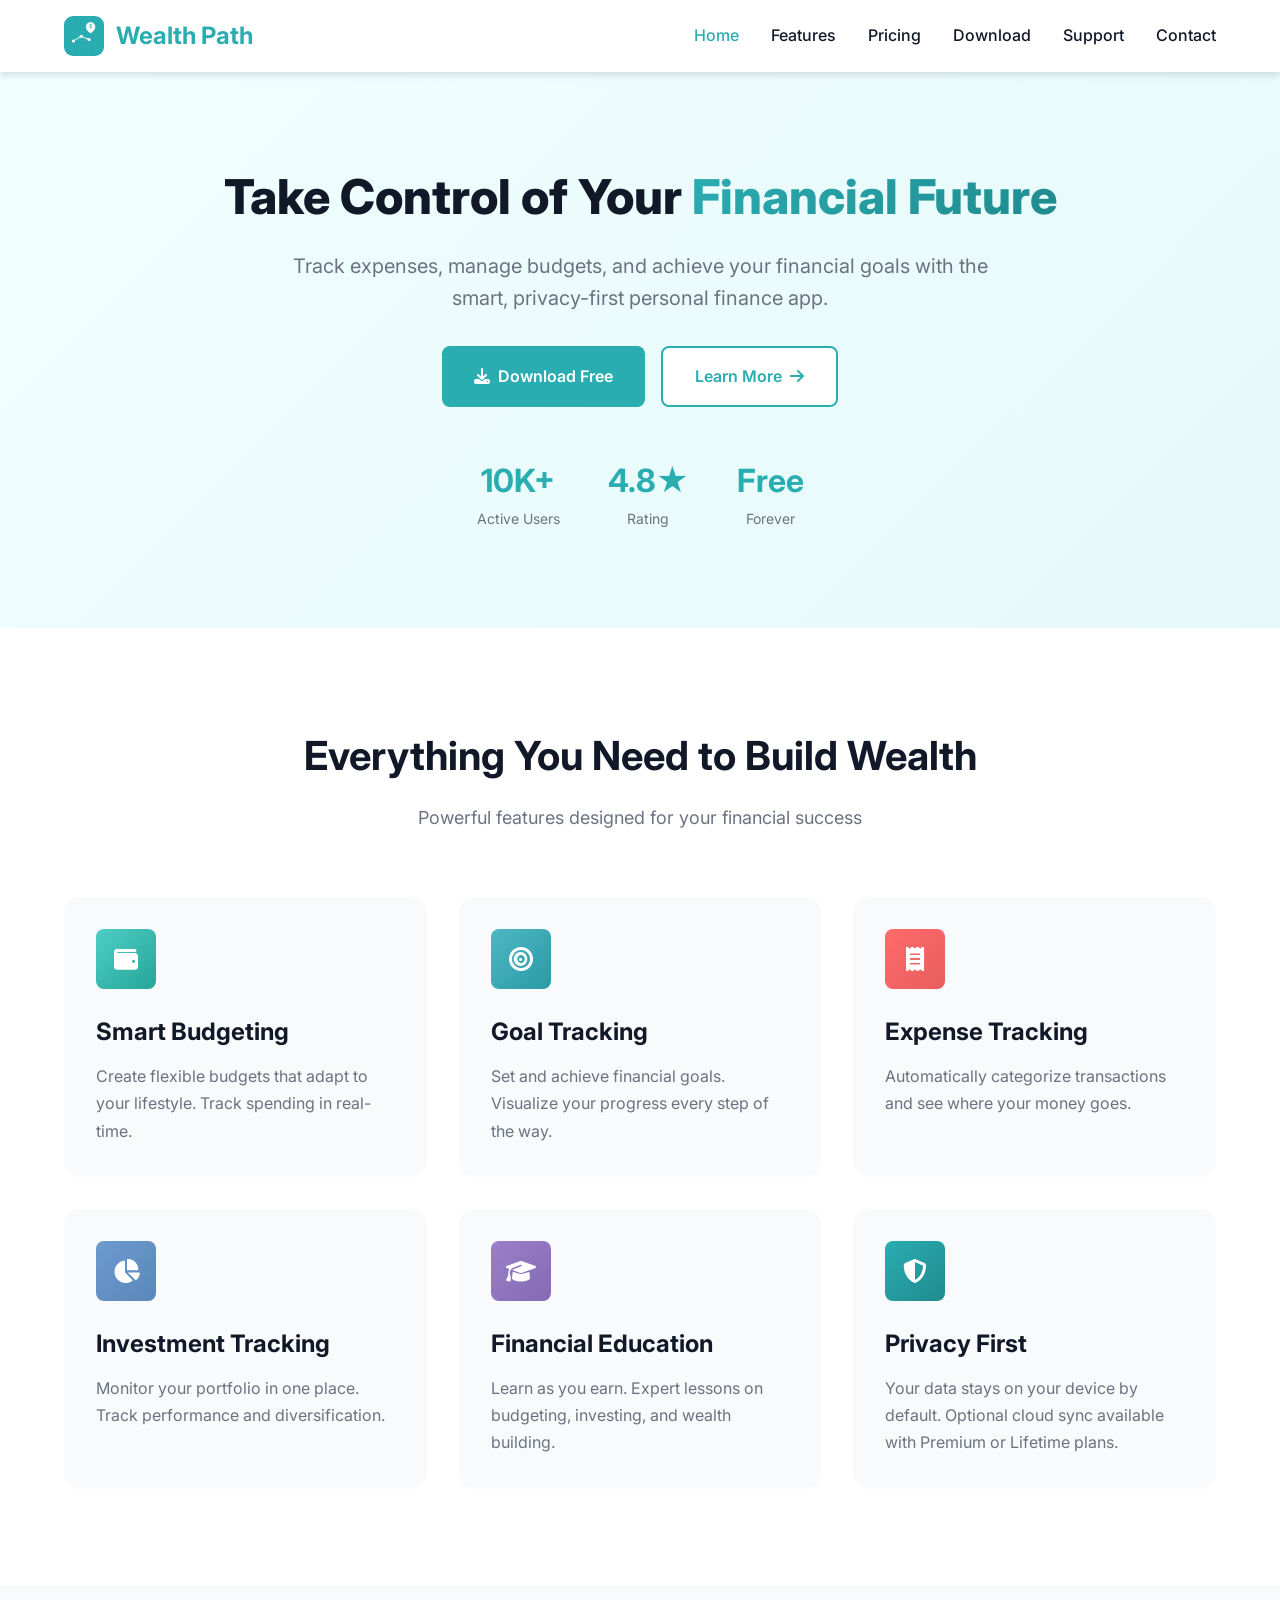
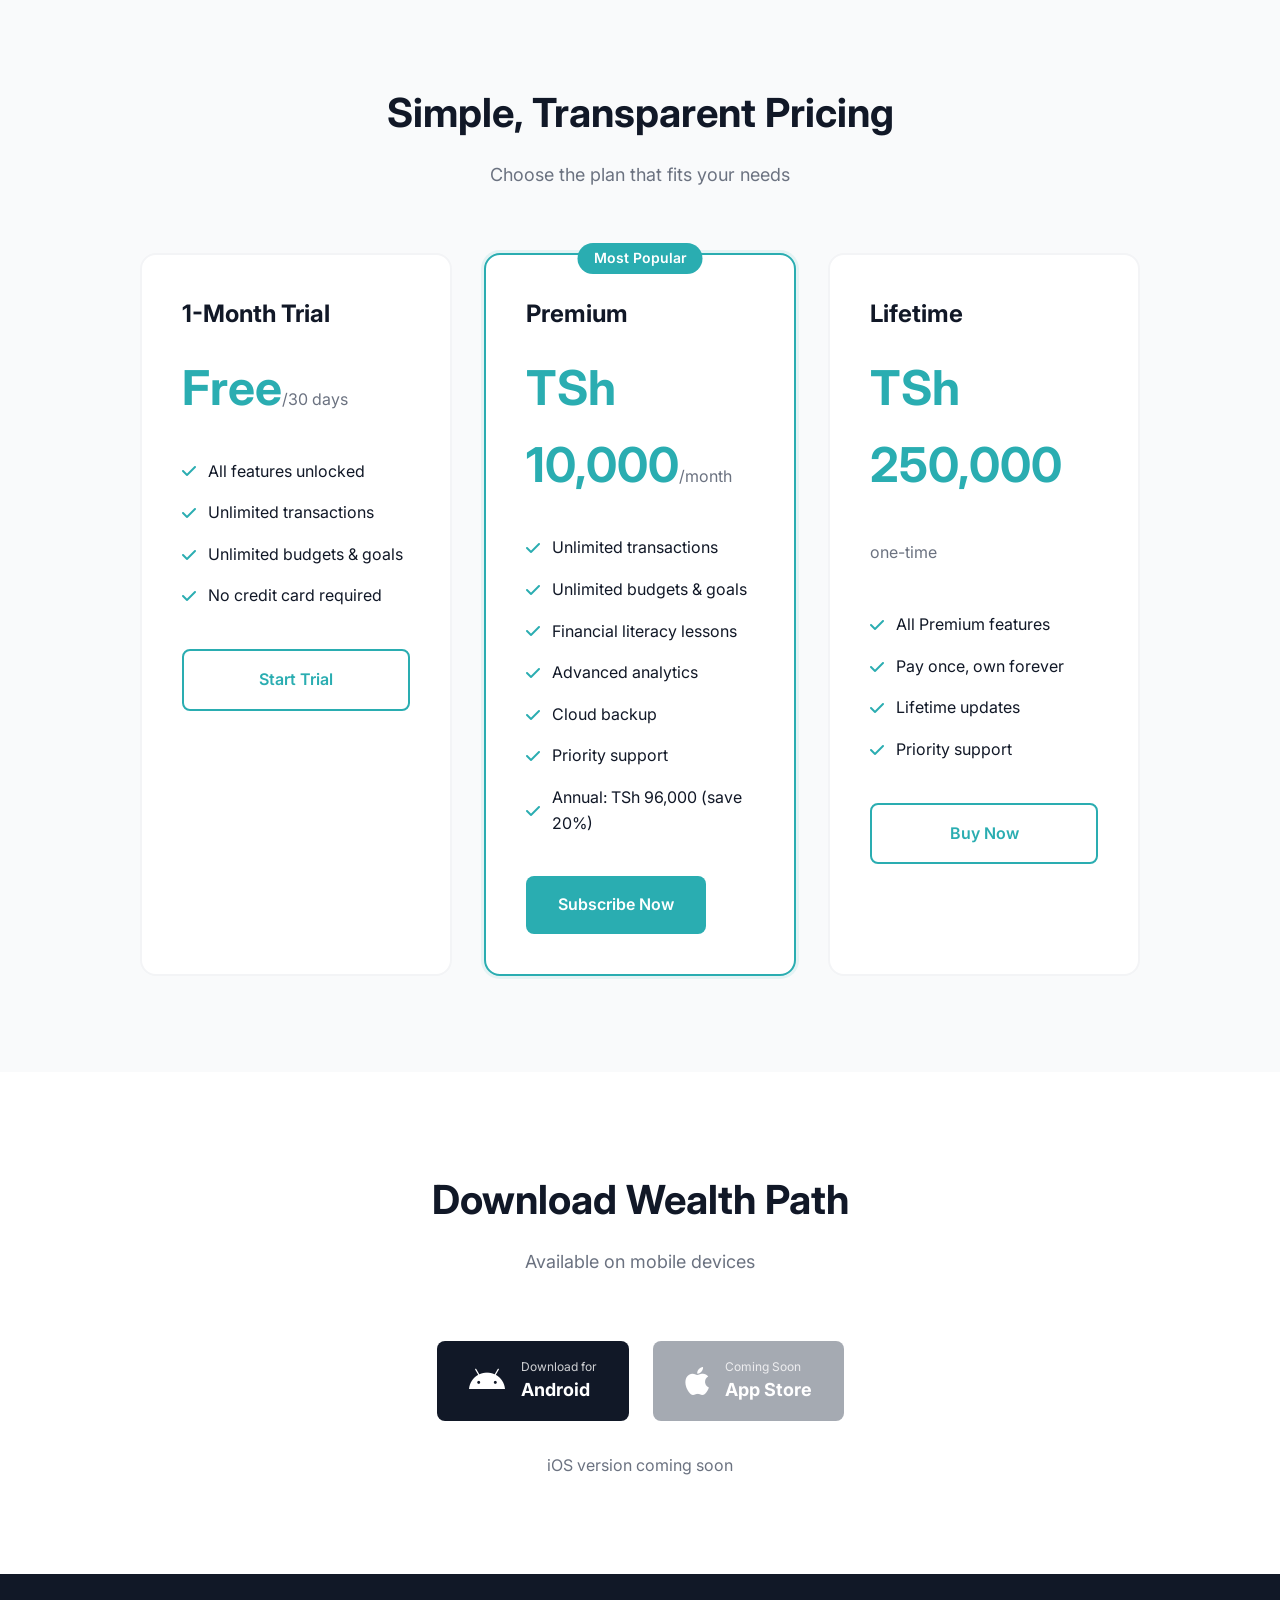
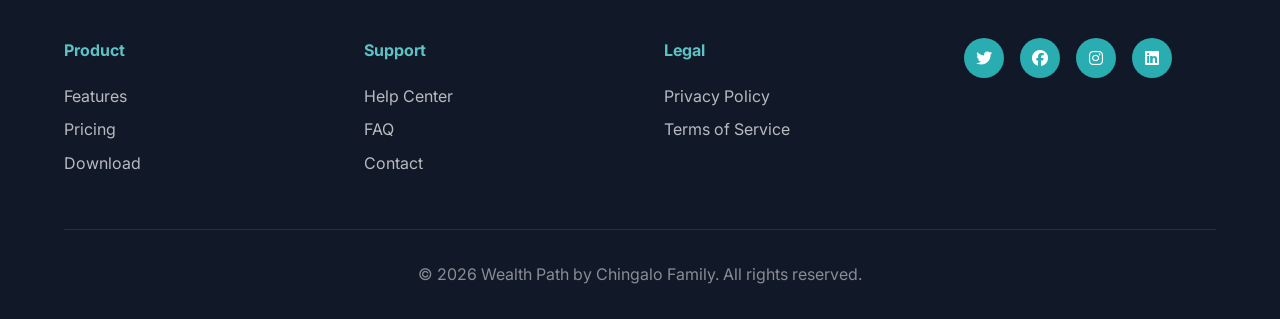
==== index.html @ 7280c1e1 "Make logo clickable to redirect to homepage Co-authored-by: chingalo <4928914+chingalo@users.noreply" ====
<!DOCTYPE html>
<html lang="en">
<head>
    <meta charset="UTF-8">
    <meta name="viewport" content="width=device-width, initial-scale=1.0">
    <title>Wealth Path - Smart Personal Finance Management</title>
    <meta name="description" content="Take control of your finances with Wealth Path. Track expenses, manage budgets, and achieve financial goals.">
    
    <!-- Google Fonts -->
    <link href="https://fonts.googleapis.com/css2?family=Inter:wght@400;500;600;700&display=swap" rel="stylesheet">
    
    <!-- Font Awesome for icons -->
    <link rel="stylesheet" href="https://cdnjs.cloudflare.com/ajax/libs/font-awesome/6.4.0/css/all.min.css">
    
    <!-- Stylesheet -->
    <link rel="stylesheet" href="css/style.css">
</head>
<body>
    <!-- Navigation -->
    <nav class="navbar">
        <div class="container">
            <a href="index.html" class="logo">
                <img src="images/logo.svg" height="55" width="55" alt="Wealth Path" class="logo-img">
                <span>Wealth Path</span>
            </a>
            <button class="mobile-menu-toggle" onclick="toggleMobileMenu()">
                <i class="fas fa-bars"></i>
            </button>
            <ul class="nav-links">
                <li><a href="index.html" class="current-page">Home</a></li>
                <li><a href="#features">Features</a></li>
                <li><a href="#pricing">Pricing</a></li>
                <li><a href="#download">Download</a></li>
                <li><a href="support.html">Support</a></li>
                <li><a href="contact.html">Contact</a></li>
            </ul>
        </div>
    </nav>

    <!-- Hero Section -->
    <header class="hero">
        <div class="container">
            <div class="hero-content">
                <h1>Take Control of Your <span class="highlight">Financial Future</span></h1>
                <p class="hero-subtitle">Track expenses, manage budgets, and achieve your financial goals with the smart, privacy-first personal finance app.</p>
                <div class="hero-buttons">
                    <a href="#download" class="btn-primary">
                        <i class="fas fa-download"></i> Download Free
                    </a>
                    <a href="#features" class="btn-secondary">
                        Learn More <i class="fas fa-arrow-right"></i>
                    </a>
                </div>
                <div class="stats">
                    <div class="stat-item">
                        <strong>10K+</strong>
                        <span>Active Users</span>
                    </div>
                    <div class="stat-item">
                        <strong>4.8★</strong>
                        <span>Rating</span>
                    </div>
                    <div class="stat-item">
                        <strong>Free</strong>
                        <span>Forever</span>
                    </div>
                </div>
            </div>
        </div>
    </header>

    <!-- Features Section -->
    <section id="features" class="features">
        <div class="container">
            <h2 class="section-title">Everything You Need to Build Wealth</h2>
            <p class="section-subtitle">Powerful features designed for your financial success</p>
            
            <div class="features-grid">
                <div class="feature-card">
                    <div class="feature-icon" style="background: linear-gradient(135deg, #4ECDC4, #26A69A);">
                        <i class="fas fa-wallet"></i>
                    </div>
                    <h3>Smart Budgeting</h3>
                    <p>Create flexible budgets that adapt to your lifestyle. Track spending in real-time.</p>
                </div>
                
                <div class="feature-card">
                    <div class="feature-icon" style="background: linear-gradient(135deg, #4DB8C4, #2A9AA5);">
                        <i class="fas fa-bullseye"></i>
                    </div>
                    <h3>Goal Tracking</h3>
                    <p>Set and achieve financial goals. Visualize your progress every step of the way.</p>
                </div>
                
                <div class="feature-card">
                    <div class="feature-icon" style="background: linear-gradient(135deg, #FF6B6B, #E85D5D);">
                        <i class="fas fa-receipt"></i>
                    </div>
                    <h3>Expense Tracking</h3>
                    <p>Automatically categorize transactions and see where your money goes.</p>
                </div>
                
                <div class="feature-card">
                    <div class="feature-icon" style="background: linear-gradient(135deg, #6C9BCF, #5A87BA);">
                        <i class="fas fa-chart-pie"></i>
                    </div>
                    <h3>Investment Tracking</h3>
                    <p>Monitor your portfolio in one place. Track performance and diversification.</p>
                </div>
                
                <div class="feature-card">
                    <div class="feature-icon" style="background: linear-gradient(135deg, #9B7FC9, #8469B3);">
                        <i class="fas fa-graduation-cap"></i>
                    </div>
                    <h3>Financial Education</h3>
                    <p>Learn as you earn. Expert lessons on budgeting, investing, and wealth building.</p>
                </div>
                
                <div class="feature-card">
                    <div class="feature-icon" style="background: linear-gradient(135deg, #2AADB1, #1F8A8E);">
                        <i class="fas fa-shield-alt"></i>
                    </div>
                    <h3>Privacy First</h3>
                    <p>Your data stays on your device by default. Optional cloud sync available with Premium or Lifetime plans.</p>
                </div>
            </div>
        </div>
    </section>

    <!-- Pricing Section -->
    <section id="pricing" class="pricing">
        <div class="container">
            <h2 class="section-title">Simple, Transparent Pricing</h2>
            <p class="section-subtitle">Choose the plan that fits your needs</p>
            
            <div class="pricing-grid">
                <div class="pricing-card">
                    <h3>1-Month Trial</h3>
                    <div class="price">Free<span>/30 days</span></div>
                    <ul class="features-list">
                        <li><i class="fas fa-check"></i> All features unlocked</li>
                        <li><i class="fas fa-check"></i> Unlimited transactions</li>
                        <li><i class="fas fa-check"></i> Unlimited budgets & goals</li>
                        <li><i class="fas fa-check"></i> No credit card required</li>
                    </ul>
                    <a href="#download" class="btn-outline">Start Trial</a>
                </div>
                
                <div class="pricing-card featured">
                    <div class="badge">Most Popular</div>
                    <h3>Premium</h3>
                    <div class="price">TSh 10,000<span>/month</span></div>
                    <ul class="features-list">
                        <li><i class="fas fa-check"></i> Unlimited transactions</li>
                        <li><i class="fas fa-check"></i> Unlimited budgets & goals</li>
                        <li><i class="fas fa-check"></i> Financial literacy lessons</li>
                        <li><i class="fas fa-check"></i> Advanced analytics</li>
                        <li><i class="fas fa-check"></i> Cloud backup</li>
                        <li><i class="fas fa-check"></i> Priority support</li>
                        <li><i class="fas fa-check"></i> Annual: TSh 96,000 (save 20%)</li>
                    </ul>
                    <a href="#download" class="btn-primary">Subscribe Now</a>
                </div>
                
                <div class="pricing-card">
                    <h3>Lifetime</h3>
                    <div class="price">TSh 250,000<span> one-time</span></div>
                    <ul class="features-list">
                        <li><i class="fas fa-check"></i> All Premium features</li>
                        <li><i class="fas fa-check"></i> Pay once, own forever</li>
                        <li><i class="fas fa-check"></i> Lifetime updates</li>
                        <li><i class="fas fa-check"></i> Priority support</li>
                    </ul>
                    <a href="#download" class="btn-outline">Buy Now</a>
                </div>
            </div>
        </div>
    </section>

    <!-- Download Section -->
    <section id="download" class="download">
        <div class="container">
            <h2 class="section-title">Download Wealth Path</h2>
            <p class="section-subtitle">Available on mobile devices</p>
            
            <div class="download-buttons">
                <a href="https://github.com/chingalo-family/wealth-path-website/releases" class="download-btn">
                    <i class="fab fa-android"></i>
                    <div>
                        <small>Download for</small>
                        <strong>Android</strong>
                    </div>
                </a>
                <a href="javascript:void(0)" class="download-btn coming-soon">
                    <i class="fab fa-apple"></i>
                    <div>
                        <small>Coming Soon</small>
                        <strong>App Store</strong>
                    </div>
                </a>
            </div>
            
            <p class="download-note">iOS version coming soon</p>
        </div>
    </section>

    <!-- Footer -->
    <footer class="footer">
        <div class="container">
            <div class="footer-content">
                <div class="footer-col">
                    <h4>Product</h4>
                    <ul>
                        <li><a href="#features">Features</a></li>
                        <li><a href="#pricing">Pricing</a></li>
                        <li><a href="#download">Download</a></li>
                    </ul>
                </div>
                <div class="footer-col">
                    <h4>Support</h4>
                    <ul>
                        <li><a href="support.html">Help Center</a></li>
                        <li><a href="support.html">FAQ</a></li>
                        <li><a href="contact.html">Contact</a></li>
                    </ul>
                </div>
                <div class="footer-col">
                    <h4>Legal</h4>
                    <ul>
                        <li><a href="privacy.html">Privacy Policy</a></li>
                        <li><a href="terms.html">Terms of Service</a></li>
                    </ul>
                </div>
                <div class="footer-col">
                    <div class="social-links">
                        <a href="#"><i class="fab fa-twitter"></i></a>
                        <a href="#"><i class="fab fa-facebook"></i></a>
                        <a href="#"><i class="fab fa-instagram"></i></a>
                        <a href="#"><i class="fab fa-linkedin"></i></a>
                    </div>
                </div>
            </div>
            <div class="footer-bottom">
                <p>&copy; 2025 Wealth Path by Chingalo Family. All rights reserved.</p>
            </div>
        </div>
    </footer>

    <script src="js/main.js"></script>
</body>
</html>
---- css/style.css ----
/* ============================================
   WEALTH PATH WEBSITE STYLES
   Matching app theme: Teal (#2AADB1)
   ============================================ */

/* CSS Variables - Matching app colors */
:root {
    /* Primary Colors */
    --primary: #2AADB1;
    --primary-light: #5DC1C5;
    --primary-dark: #1F8A8E;
    
    /* Neutral Colors */
    --white: #FFFFFF;
    --black: #000000;
    --gray-50: #F9FAFB;
    --gray-100: #F3F4F6;
    --gray-500: #6B7280;
    --gray-900: #111827;
    
    /* Spacing */
    --space-4: 1rem;
    --space-8: 2rem;
    --space-12: 3rem;
    
    /* Border Radius */
    --radius: 0.5rem;
    --radius-lg: 1rem;
    
    /* Shadows */
    --shadow: 0 4px 6px rgba(0, 0, 0, 0.1);
    --shadow-lg: 0 10px 25px rgba(0, 0, 0, 0.15);
}

/* Reset & Base Styles */
* {
    margin: 0;
    padding: 0;
    box-sizing: border-box;
}

body {
    font-family: 'Inter', -apple-system, system-ui, sans-serif;
    line-height: 1.6;
    color: var(--gray-900);
    background: var(--white);
}

.container {
    max-width: 1200px;
    margin: 0 auto;
    padding: 0 1.5rem;
}

/* Navigation */
.navbar {
    position: sticky;
    top: 0;
    background: white;
    box-shadow: var(--shadow);
    z-index: 1000;
    padding: 1rem 0;
}

.navbar .container {
    display: flex;
    justify-content: space-between;
    align-items: center;
}

.logo {
    display: flex;
    align-items: center;
    gap: 0.75rem;
    font-size: 1.5rem;
    font-weight: 700;
    color: var(--primary);
    text-decoration: none;
    transition: opacity 0.3s;
}

.logo:hover {
    opacity: 0.8;
}

.logo-img {
    height: 2.5rem;
    width: auto;
}

.nav-links {
    display: flex;
    list-style: none;
    gap: 2rem;
    align-items: center;
}

.nav-links a {
    text-decoration: none;
    color: var(--gray-900);
    font-weight: 500;
    transition: all 0.3s;
}

.nav-links a:hover,
.nav-links a.current-page {
    color: var(--primary);
}

.nav-links a.active {
    background: var(--primary);
    color: white;
    padding: 0.5rem 1.5rem;
    border-radius: var(--radius);
}

/* Hero Section */
.hero {
    background: linear-gradient(135deg, #F0FEFF 0%, #E6F9FA 100%);
    padding: 6rem 0;
    text-align: center;
}

.hero h1 {
    font-size: 3rem;
    font-weight: 800;
    line-height: 1.2;
    margin-bottom: 1.5rem;
}

.highlight {
    background: linear-gradient(135deg, var(--primary), var(--primary-dark));
    -webkit-background-clip: text;
    -webkit-text-fill-color: transparent;
    background-clip: text;
}

.hero-subtitle {
    font-size: 1.25rem;
    color: var(--gray-500);
    max-width: 700px;
    margin: 0 auto 2rem;
}

.hero-buttons {
    display: flex;
    gap: 1rem;
    justify-content: center;
    margin-bottom: 3rem;
}

.btn-primary {
    background: var(--primary);
    color: white;
    padding: 1rem 2rem;
    border-radius: var(--radius);
    text-decoration: none;
    font-weight: 600;
    display: inline-flex;
    align-items: center;
    gap: 0.5rem;
    transition: transform 0.3s, background 0.3s;
}

.btn-primary:hover {
    background: var(--primary-dark);
    transform: translateY(-2px);
}

.btn-secondary {
    background: white;
    color: var(--primary);
    padding: 1rem 2rem;
    border-radius: var(--radius);
    text-decoration: none;
    font-weight: 600;
    display: inline-flex;
    align-items: center;
    gap: 0.5rem;
    border: 2px solid var(--primary);
    transition: all 0.3s;
}

.btn-secondary:hover {
    background: var(--primary);
    color: white;
}

.stats {
    display: flex;
    justify-content: center;
    gap: 3rem;
    flex-wrap: wrap;
}

.stat-item {
    text-align: center;
}

.stat-item strong {
    display: block;
    font-size: 2rem;
    color: var(--primary);
    font-weight: 700;
}

.stat-item span {
    color: var(--gray-500);
    font-size: 0.875rem;
}

/* Features Section */
.features {
    padding: 6rem 0;
    background: white;
}

.section-title {
    font-size: 2.5rem;
    font-weight: 700;
    text-align: center;
    margin-bottom: 1rem;
}

.section-subtitle {
    text-align: center;
    color: var(--gray-500);
    font-size: 1.125rem;
    margin-bottom: 4rem;
}

.features-grid {
    display: grid;
    grid-template-columns: repeat(auto-fit, minmax(300px, 1fr));
    gap: 2rem;
}

.feature-card {
    padding: 2rem;
    background: var(--gray-50);
    border-radius: var(--radius-lg);
    transition: transform 0.3s, box-shadow 0.3s;
}

.feature-card:hover {
    transform: translateY(-5px);
    box-shadow: var(--shadow-lg);
}

.feature-icon {
    width: 60px;
    height: 60px;
    border-radius: var(--radius);
    display: flex;
    align-items: center;
    justify-content: center;
    font-size: 1.5rem;
    color: white;
    margin-bottom: 1.5rem;
}

.feature-card h3 {
    font-size: 1.5rem;
    margin-bottom: 0.75rem;
}

.feature-card p {
    color: var(--gray-500);
    line-height: 1.7;
}

/* Pricing Section */
.pricing {
    padding: 6rem 0;
    background: var(--gray-50);
}

.pricing-grid {
    display: grid;
    grid-template-columns: repeat(auto-fit, minmax(300px, 1fr));
    gap: 2rem;
    max-width: 1000px;
    margin: 0 auto;
}

.pricing-card {
    background: white;
    padding: 2.5rem;
    border-radius: var(--radius-lg);
    border: 2px solid var(--gray-100);
    position: relative;
    transition: transform 0.3s, box-shadow 0.3s;
}

.pricing-card:hover {
    transform: translateY(-5px);
    box-shadow: var(--shadow-lg);
}

.pricing-card.featured {
    border-color: var(--primary);
    box-shadow: 0 0 0 3px rgba(42, 173, 177, 0.1);
}

.badge {
    position: absolute;
    top: -12px;
    left: 50%;
    transform: translateX(-50%);
    background: var(--primary);
    color: white;
    padding: 0.25rem 1rem;
    border-radius: 999px;
    font-size: 0.875rem;
    font-weight: 600;
}

.pricing-card h3 {
    font-size: 1.5rem;
    margin-bottom: 1rem;
}

.price {
    font-size: 3rem;
    font-weight: 700;
    color: var(--primary);
    margin-bottom: 1.5rem;
}

.price span {
    font-size: 1rem;
    color: var(--gray-500);
    font-weight: 400;
}

.features-list {
    list-style: none;
    margin-bottom: 2rem;
}

.features-list li {
    padding: 0.5rem 0;
    display: flex;
    align-items: center;
    gap: 0.75rem;
}

.features-list i {
    color: var(--primary);
}

.btn-outline {
    display: block;
    text-align: center;
    padding: 1rem 2rem;
    border: 2px solid var(--primary);
    color: var(--primary);
    border-radius: var(--radius);
    text-decoration: none;
    font-weight: 600;
    transition: all 0.3s;
}

.btn-outline:hover {
    background: var(--primary);
    color: white;
}

/* Download Section */
.download {
    padding: 6rem 0;
    background: white;
}

.download-buttons {
    display: flex;
    justify-content: center;
    gap: 1.5rem;
    flex-wrap: wrap;
    margin-bottom: 2rem;
}

.download-btn {
    display: flex;
    align-items: center;
    gap: 1rem;
    padding: 1rem 2rem;
    background: var(--gray-900);
    color: white;
    border-radius: var(--radius);
    text-decoration: none;
    transition: transform 0.3s;
}

.download-btn:hover {
    transform: translateY(-3px);
}

.download-btn i {
    font-size: 2rem;
}

.download-btn div {
    text-align: left;
}

.download-btn small {
    display: block;
    font-size: 0.75rem;
    opacity: 0.8;
}

.download-btn strong {
    display: block;
    font-size: 1.125rem;
}

.download-note {
    text-align: center;
    color: var(--gray-500);
}

.download-btn.coming-soon {
    background: var(--gray-500);
    opacity: 0.6;
    cursor: not-allowed;
}

.download-btn.coming-soon:hover {
    transform: none;
}

/* Footer */
.footer {
    background: var(--gray-900);
    color: white;
    padding: 4rem 0 2rem;
}

.footer-content {
    display: grid;
    grid-template-columns: repeat(auto-fit, minmax(200px, 1fr));
    gap: 3rem;
    margin-bottom: 3rem;
}

.footer-col h4 {
    margin-bottom: 1rem;
    color: var(--primary-light);
}

.footer-col ul {
    list-style: none;
}

.footer-col a {
    color: rgba(255, 255, 255, 0.7);
    text-decoration: none;
    display: block;
    padding: 0.25rem 0;
    transition: color 0.3s;
}

.footer-col a:hover {
    color: white;
}

.social-links {
    display: flex;
    gap: 1rem;
}

.social-links a {
    width: 40px;
    height: 40px;
    background: var(--primary);
    color: white;
    display: flex;
    align-items: center;
    justify-content: center;
    border-radius: 50%;
    transition: all 0.3s;
}

.social-links a:hover {
    background: var(--primary-dark);
    transform: translateY(-3px);
}

.footer-bottom {
    border-top: 1px solid rgba(255, 255, 255, 0.1);
    padding-top: 2rem;
    text-align: center;
    color: rgba(255, 255, 255, 0.5);
}

/* Responsive Design */
@media (max-width: 768px) {
    .navbar .container {
        position: relative;
    }
    
    .nav-links {
        display: none;
        position: absolute;
        top: 100%;
        left: 0;
        right: 0;
        background: white;
        flex-direction: column;
        padding: 1rem 0;
        box-shadow: 0 4px 12px rgba(0, 0, 0, 0.1);
        z-index: 1000;
    }
    
    .nav-links.mobile-active {
        display: flex;
    }
    
    .nav-links li {
        margin: 0;
        padding: 0.75rem 1.5rem;
    }
    
    .mobile-menu-toggle {
        display: block;
        background: none;
        border: none;
        font-size: 1.5rem;
        color: var(--gray-900);
        cursor: pointer;
        padding: 0.5rem;
    }
    
    .hero h1 {
        font-size: 2rem;
    }
    
    .hero-buttons {
        flex-direction: column;
        align-items: center;
    }
    
    .stats {
        gap: 2rem;
    }
    
    .features-grid,
    .pricing-grid {
        grid-template-columns: 1fr;
    }
    
    .download-buttons {
        flex-direction: column;
        align-items: center;
    }
    
    .page-hero h1 {
        font-size: 2rem;
    }
    
    .footer-content {
        grid-template-columns: 1fr;
        gap: 2rem;
    }
}

/* Mobile Menu Toggle Button */
.mobile-menu-toggle {
    display: none;
}

@media (min-width: 769px) {
    .mobile-menu-toggle {
        display: none !important;
    }
}

/* Additional Pages Styles */
.page-hero {
    background: linear-gradient(135deg, #F0FEFF 0%, #E6F9FA 100%);
    padding: 4rem 0;
    text-align: center;
}

.page-hero h1 {
    font-size: 2.5rem;
    color: var(--gray-900);
    margin-bottom: 1rem;
}

.page-hero h1 i {
    color: var(--primary);
    margin-right: 0.5rem;
}

.page-hero p {
    font-size: 1.125rem;
    color: var(--gray-500);
    max-width: 600px;
    margin: 0 auto;
}

.content-section {
    padding: 4rem 0;
}

.content-section h2 {
    font-size: 2rem;
    color: var(--gray-900);
    margin-bottom: 2rem;
}

.content-section h3 {
    font-size: 1.5rem;
    color: var(--gray-900);
    margin: 2rem 0 1rem;
}

.content-section p {
    color: var(--gray-500);
    line-height: 1.8;
    margin-bottom: 1rem;
}

.content-section ul {
    color: var(--gray-500);
    line-height: 1.8;
    margin: 1rem 0 1rem 2rem;
}

.faq-item {
    background: white;
    border-radius: var(--radius);
    padding: 1.5rem;
    margin-bottom: 1rem;
    box-shadow: 0 2px 8px rgba(0, 0, 0, 0.05);
}

.faq-item h3 {
    color: var(--primary);
    font-size: 1.125rem;
    margin: 0 0 0.75rem 0;
}

.faq-item p {
    margin: 0;
}

.contact-form {
    max-width: 600px;
    margin: 0 auto;
    background: white;
    padding: 2rem;
    border-radius: var(--radius);
    box-shadow: 0 4px 12px rgba(0, 0, 0, 0.1);
}

.form-group {
    margin-bottom: 1.5rem;
}

.form-group label {
    display: block;
    margin-bottom: 0.5rem;
    color: var(--gray-900);
    font-weight: 500;
}

.form-group input,
.form-group textarea,
.form-group select {
    width: 100%;
    padding: 0.75rem;
    border: 1px solid var(--gray-100);
    border-radius: var(--radius);
    font-family: inherit;
    font-size: 1rem;
    transition: border-color 0.3s;
}

.form-group input:focus,
.form-group textarea:focus,
.form-group select:focus {
    outline: none;
    border-color: var(--primary);
}

.form-group textarea {
    resize: vertical;
    min-height: 150px;
}

.btn-submit {
    background: var(--primary);
    color: white;
    border: none;
    padding: 0.75rem 2rem;
    border-radius: var(--radius);
    font-size: 1rem;
    font-weight: 600;
    cursor: pointer;
    transition: background 0.3s;
    width: 100%;
}

.btn-submit:hover {
    background: var(--primary-dark);
}
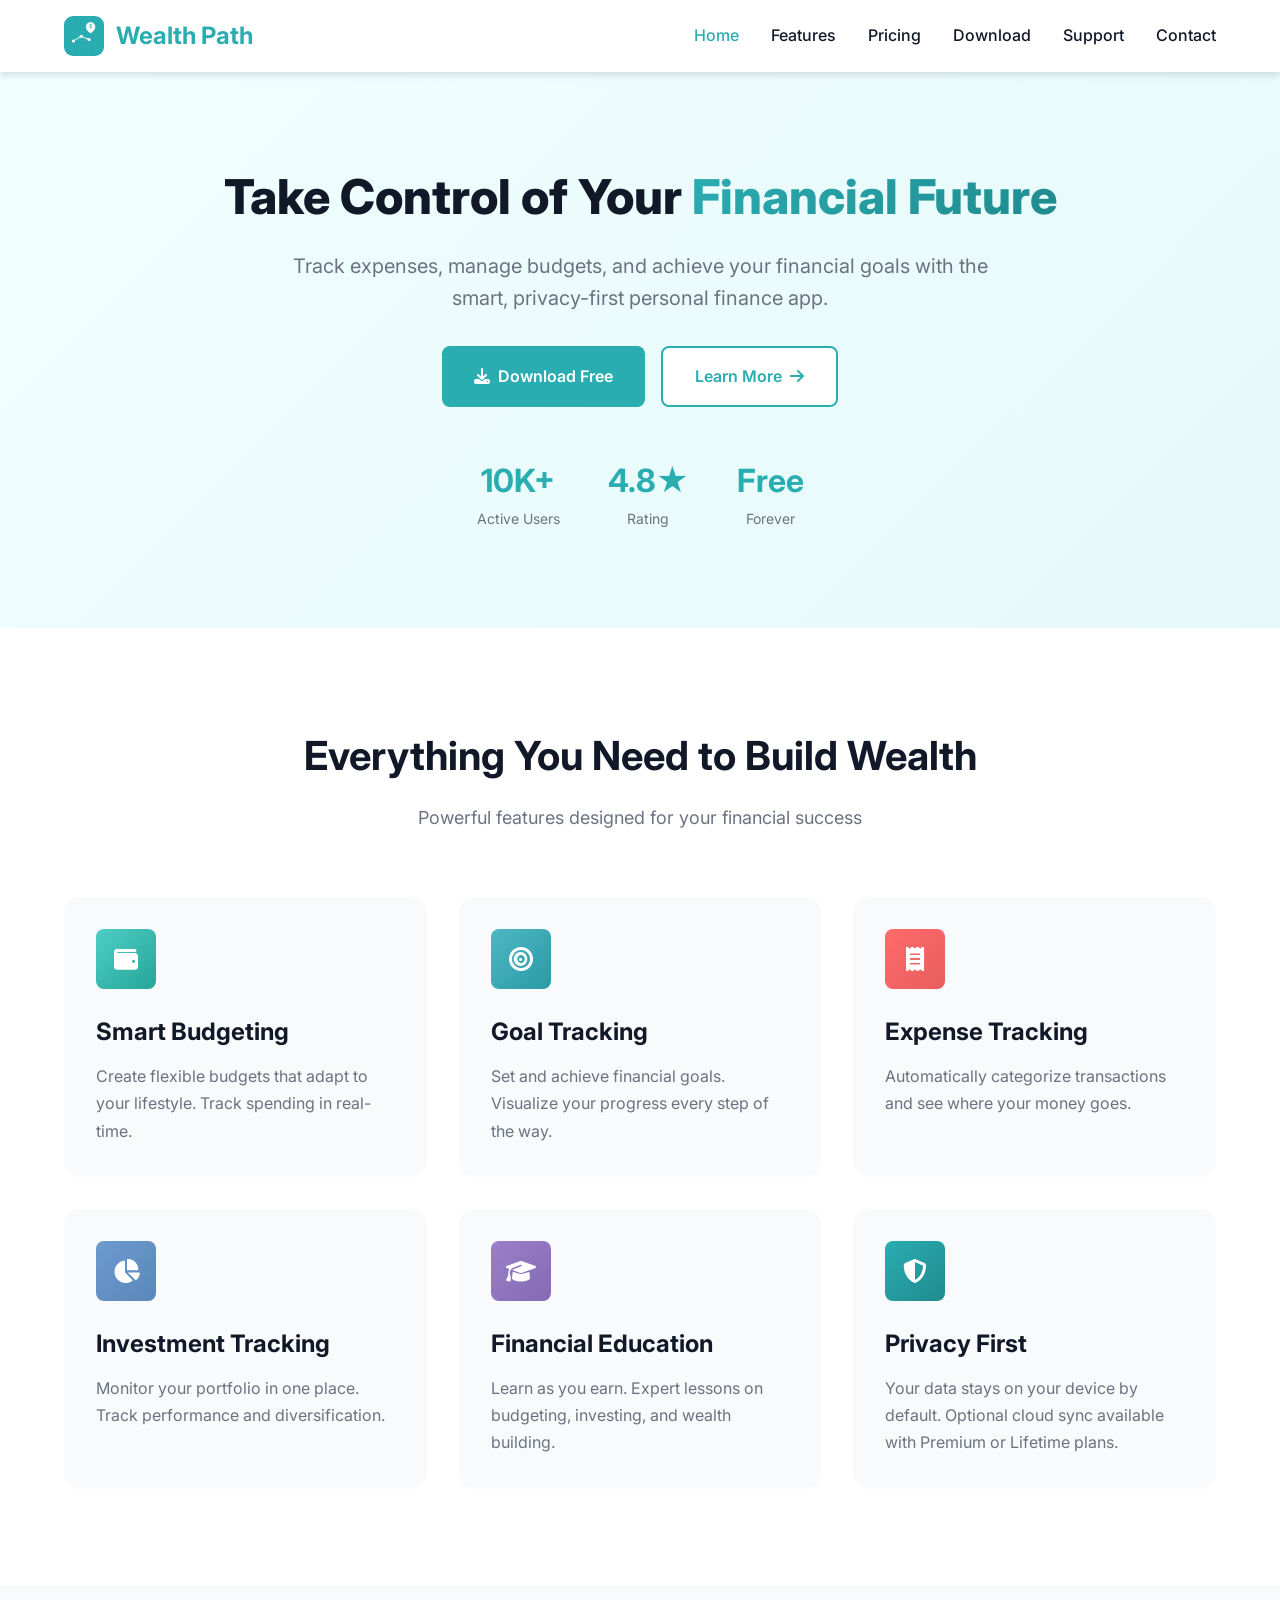
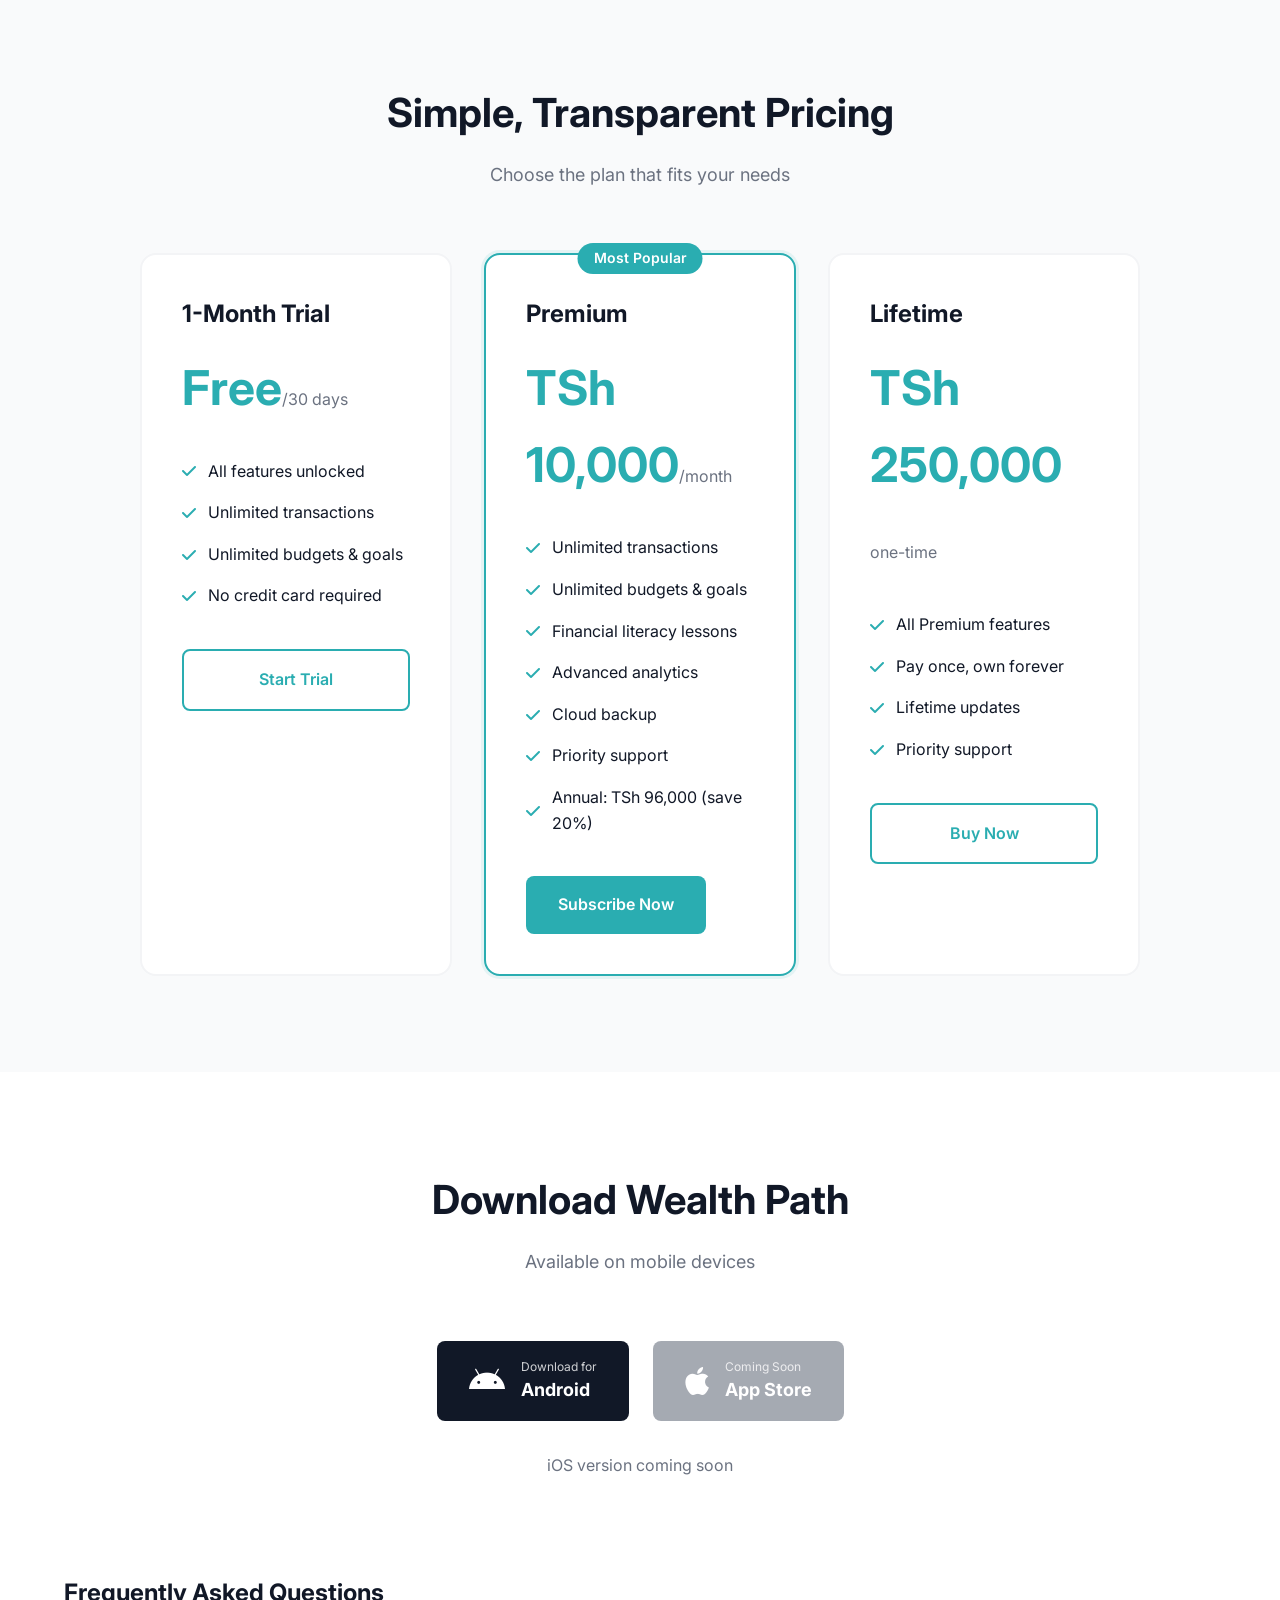
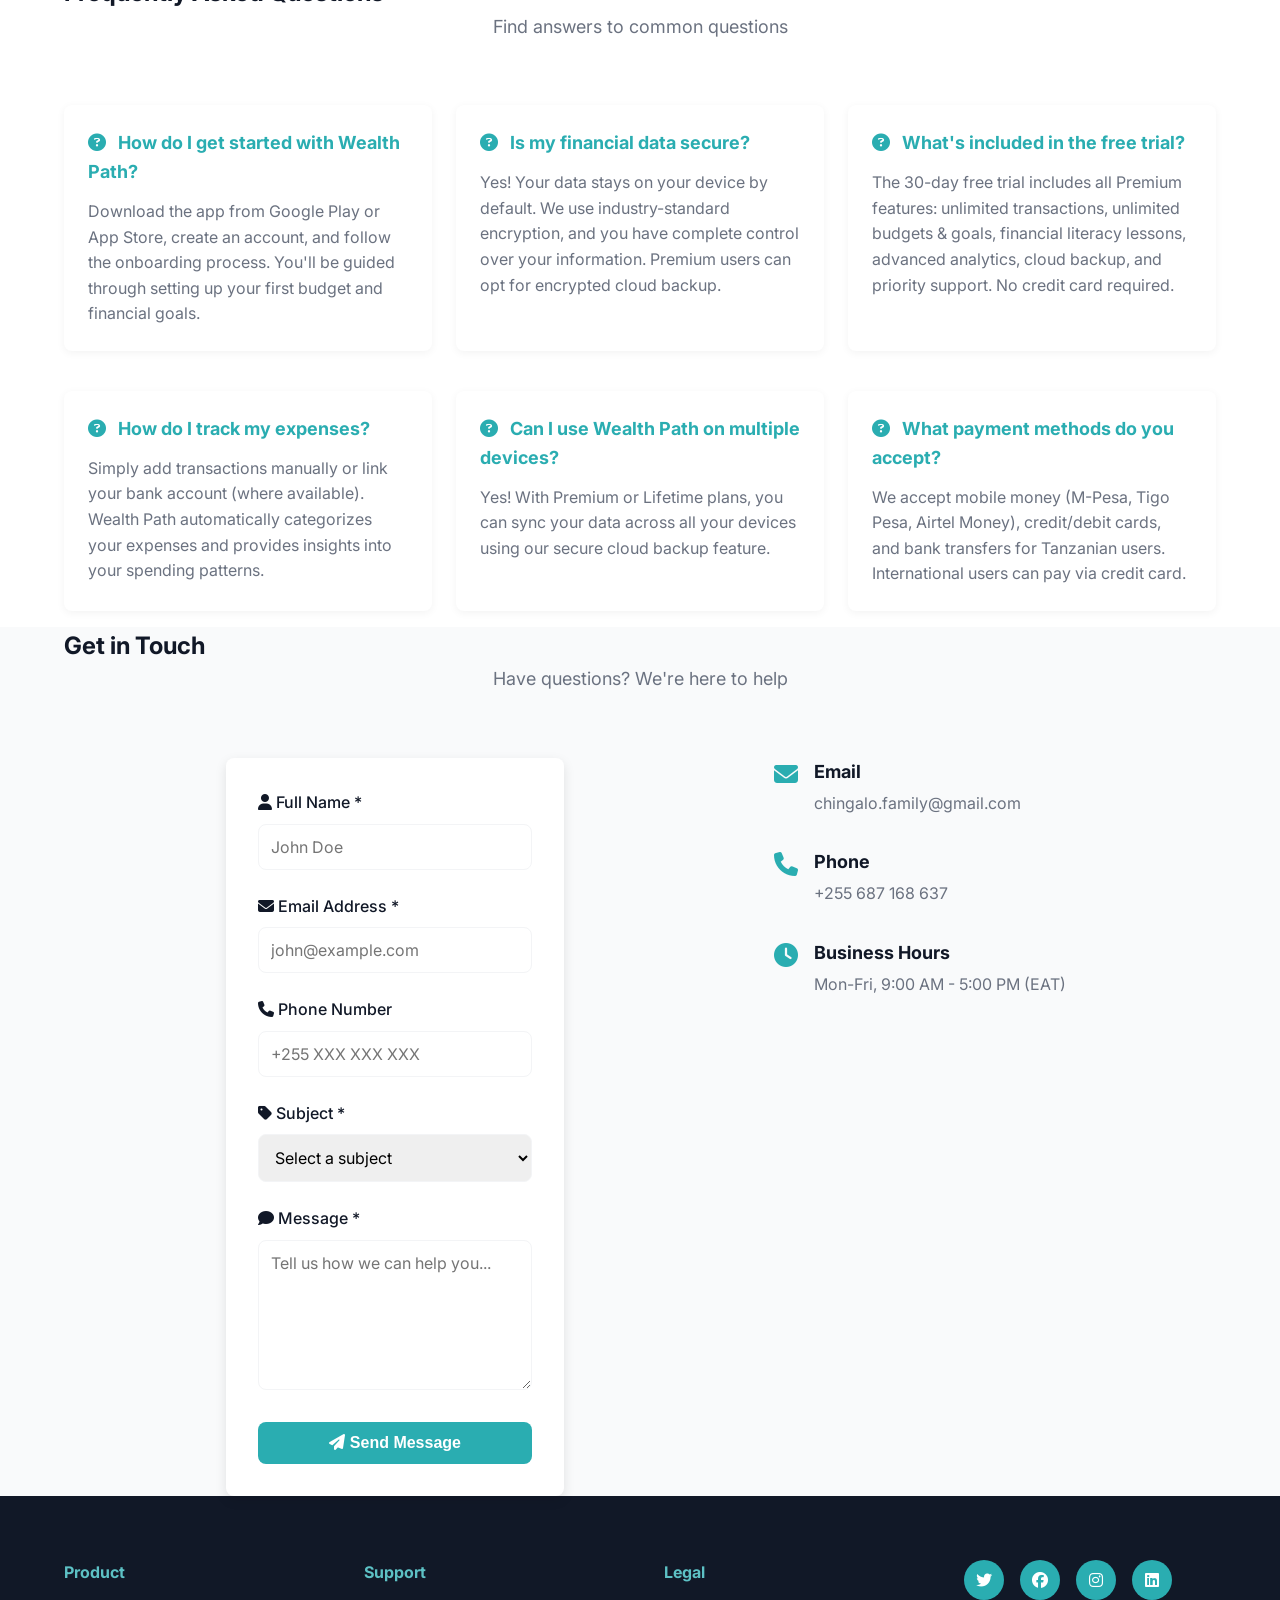
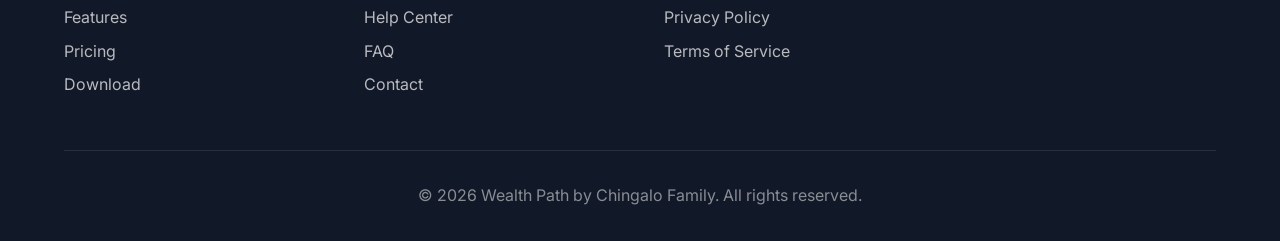
==== commit de0ba60b: "Consolidate Support and Contact into homepage sections Co-authored-by: chingalo <4928914+chingalo@us" ====
--- a/index.html
+++ b/index.html
@@ -31,8 +31,8 @@
                 <li><a href="#features">Features</a></li>
                 <li><a href="#pricing">Pricing</a></li>
                 <li><a href="#download">Download</a></li>
-                <li><a href="support.html">Support</a></li>
-                <li><a href="contact.html">Contact</a></li>
+                <li><a href="#support">Support</a></li>
+                <li><a href="#contact">Contact</a></li>
             </ul>
         </div>
     </nav>
@@ -204,6 +204,124 @@
         </div>
     </section>
 
+    <!-- Support Section -->
+    <section id="support" class="section">
+        <div class="container">
+            <h2>Frequently Asked Questions</h2>
+            <p class="section-subtitle">Find answers to common questions</p>
+            
+            <div class="faq-grid">
+                <div class="faq-item">
+                    <h3><i class="fas fa-question-circle"></i> How do I get started with Wealth Path?</h3>
+                    <p>Download the app from Google Play or App Store, create an account, and follow the onboarding process. You'll be guided through setting up your first budget and financial goals.</p>
+                </div>
+
+                <div class="faq-item">
+                    <h3><i class="fas fa-question-circle"></i> Is my financial data secure?</h3>
+                    <p>Yes! Your data stays on your device by default. We use industry-standard encryption, and you have complete control over your information. Premium users can opt for encrypted cloud backup.</p>
+                </div>
+
+                <div class="faq-item">
+                    <h3><i class="fas fa-question-circle"></i> What's included in the free trial?</h3>
+                    <p>The 30-day free trial includes all Premium features: unlimited transactions, unlimited budgets & goals, financial literacy lessons, advanced analytics, cloud backup, and priority support. No credit card required.</p>
+                </div>
+
+                <div class="faq-item">
+                    <h3><i class="fas fa-question-circle"></i> How do I track my expenses?</h3>
+                    <p>Simply add transactions manually or link your bank account (where available). Wealth Path automatically categorizes your expenses and provides insights into your spending patterns.</p>
+                </div>
+
+                <div class="faq-item">
+                    <h3><i class="fas fa-question-circle"></i> Can I use Wealth Path on multiple devices?</h3>
+                    <p>Yes! With Premium or Lifetime plans, you can sync your data across all your devices using our secure cloud backup feature.</p>
+                </div>
+
+                <div class="faq-item">
+                    <h3><i class="fas fa-question-circle"></i> What payment methods do you accept?</h3>
+                    <p>We accept mobile money (M-Pesa, Tigo Pesa, Airtel Money), credit/debit cards, and bank transfers for Tanzanian users. International users can pay via credit card.</p>
+                </div>
+            </div>
+        </div>
+    </section>
+
+    <!-- Contact Section -->
+    <section id="contact" class="section contact-section">
+        <div class="container">
+            <h2>Get in Touch</h2>
+            <p class="section-subtitle">Have questions? We're here to help</p>
+            
+            <div class="contact-container">
+                <form class="contact-form" action="https://formsubmit.co/chingalo.family@gmail.com" method="POST">
+                    <!-- FormSubmit Configuration -->
+                    <input type="hidden" name="_subject" value="New Contact Form Submission - Wealth Path">
+                    <input type="hidden" name="_captcha" value="false">
+                    <input type="hidden" name="_template" value="table">
+                    
+                    <div class="form-group">
+                        <label for="name"><i class="fas fa-user"></i> Full Name *</label>
+                        <input type="text" id="name" name="name" required placeholder="John Doe">
+                    </div>
+
+                    <div class="form-group">
+                        <label for="email"><i class="fas fa-envelope"></i> Email Address *</label>
+                        <input type="email" id="email" name="email" required placeholder="john@example.com">
+                    </div>
+
+                    <div class="form-group">
+                        <label for="phone"><i class="fas fa-phone"></i> Phone Number</label>
+                        <input type="tel" id="phone" name="phone" placeholder="+255 XXX XXX XXX">
+                    </div>
+
+                    <div class="form-group">
+                        <label for="subject"><i class="fas fa-tag"></i> Subject *</label>
+                        <select id="subject" name="subject" required>
+                            <option value="">Select a subject</option>
+                            <option value="general">General Inquiry</option>
+                            <option value="support">Technical Support</option>
+                            <option value="billing">Billing Question</option>
+                            <option value="feature">Feature Request</option>
+                            <option value="bug">Report a Bug</option>
+                            <option value="other">Other</option>
+                        </select>
+                    </div>
+
+                    <div class="form-group">
+                        <label for="message"><i class="fas fa-comment"></i> Message *</label>
+                        <textarea id="message" name="message" required placeholder="Tell us how we can help you..."></textarea>
+                    </div>
+
+                    <button type="submit" class="btn-submit">
+                        <i class="fas fa-paper-plane"></i> Send Message
+                    </button>
+                </form>
+
+                <div class="contact-info">
+                    <div class="info-item">
+                        <i class="fas fa-envelope"></i>
+                        <div>
+                            <h4>Email</h4>
+                            <p>chingalo.family@gmail.com</p>
+                        </div>
+                    </div>
+                    <div class="info-item">
+                        <i class="fas fa-phone"></i>
+                        <div>
+                            <h4>Phone</h4>
+                            <p>+255 687 168 637</p>
+                        </div>
+                    </div>
+                    <div class="info-item">
+                        <i class="fas fa-clock"></i>
+                        <div>
+                            <h4>Business Hours</h4>
+                            <p>Mon-Fri, 9:00 AM - 5:00 PM (EAT)</p>
+                        </div>
+                    </div>
+                </div>
+            </div>
+        </div>
+    </section>
+
     <!-- Footer -->
     <footer class="footer">
         <div class="container">
--- a/css/style.css
+++ b/css/style.css
@@ -485,6 +485,71 @@
 .social-links a:hover {
     background: var(--primary-dark);
     transform: translateY(-3px);
+}
+
+/* FAQ Section */
+.faq-grid {
+    display: grid;
+    grid-template-columns: repeat(auto-fit, minmax(300px, 1fr));
+    gap: 1.5rem;
+    margin-top: 3rem;
+}
+
+.faq-item h3 {
+    color: var(--primary);
+    font-size: 1.125rem;
+    margin: 0 0 0.75rem 0;
+}
+
+.faq-item h3 i {
+    margin-right: 0.5rem;
+}
+
+.faq-item p {
+    margin: 0;
+    color: var(--gray-500);
+    line-height: 1.6;
+}
+
+/* Contact Section */
+.contact-section {
+    background: var(--gray-50);
+}
+
+.contact-container {
+    display: grid;
+    grid-template-columns: 1.5fr 1fr;
+    gap: 3rem;
+    margin-top: 3rem;
+}
+
+.contact-info {
+    display: flex;
+    flex-direction: column;
+    gap: 2rem;
+}
+
+.info-item {
+    display: flex;
+    gap: 1rem;
+    align-items: flex-start;
+}
+
+.info-item i {
+    font-size: 1.5rem;
+    color: var(--primary);
+    margin-top: 0.25rem;
+}
+
+.info-item h4 {
+    margin: 0 0 0.25rem 0;
+    color: var(--gray-900);
+    font-size: 1.125rem;
+}
+
+.info-item p {
+    margin: 0;
+    color: var(--gray-500);
 }
 
 .footer-bottom {
@@ -546,7 +611,9 @@
     }
     
     .features-grid,
-    .pricing-grid {
+    .pricing-grid,
+    .faq-grid,
+    .contact-container {
         grid-template-columns: 1fr;
     }
     
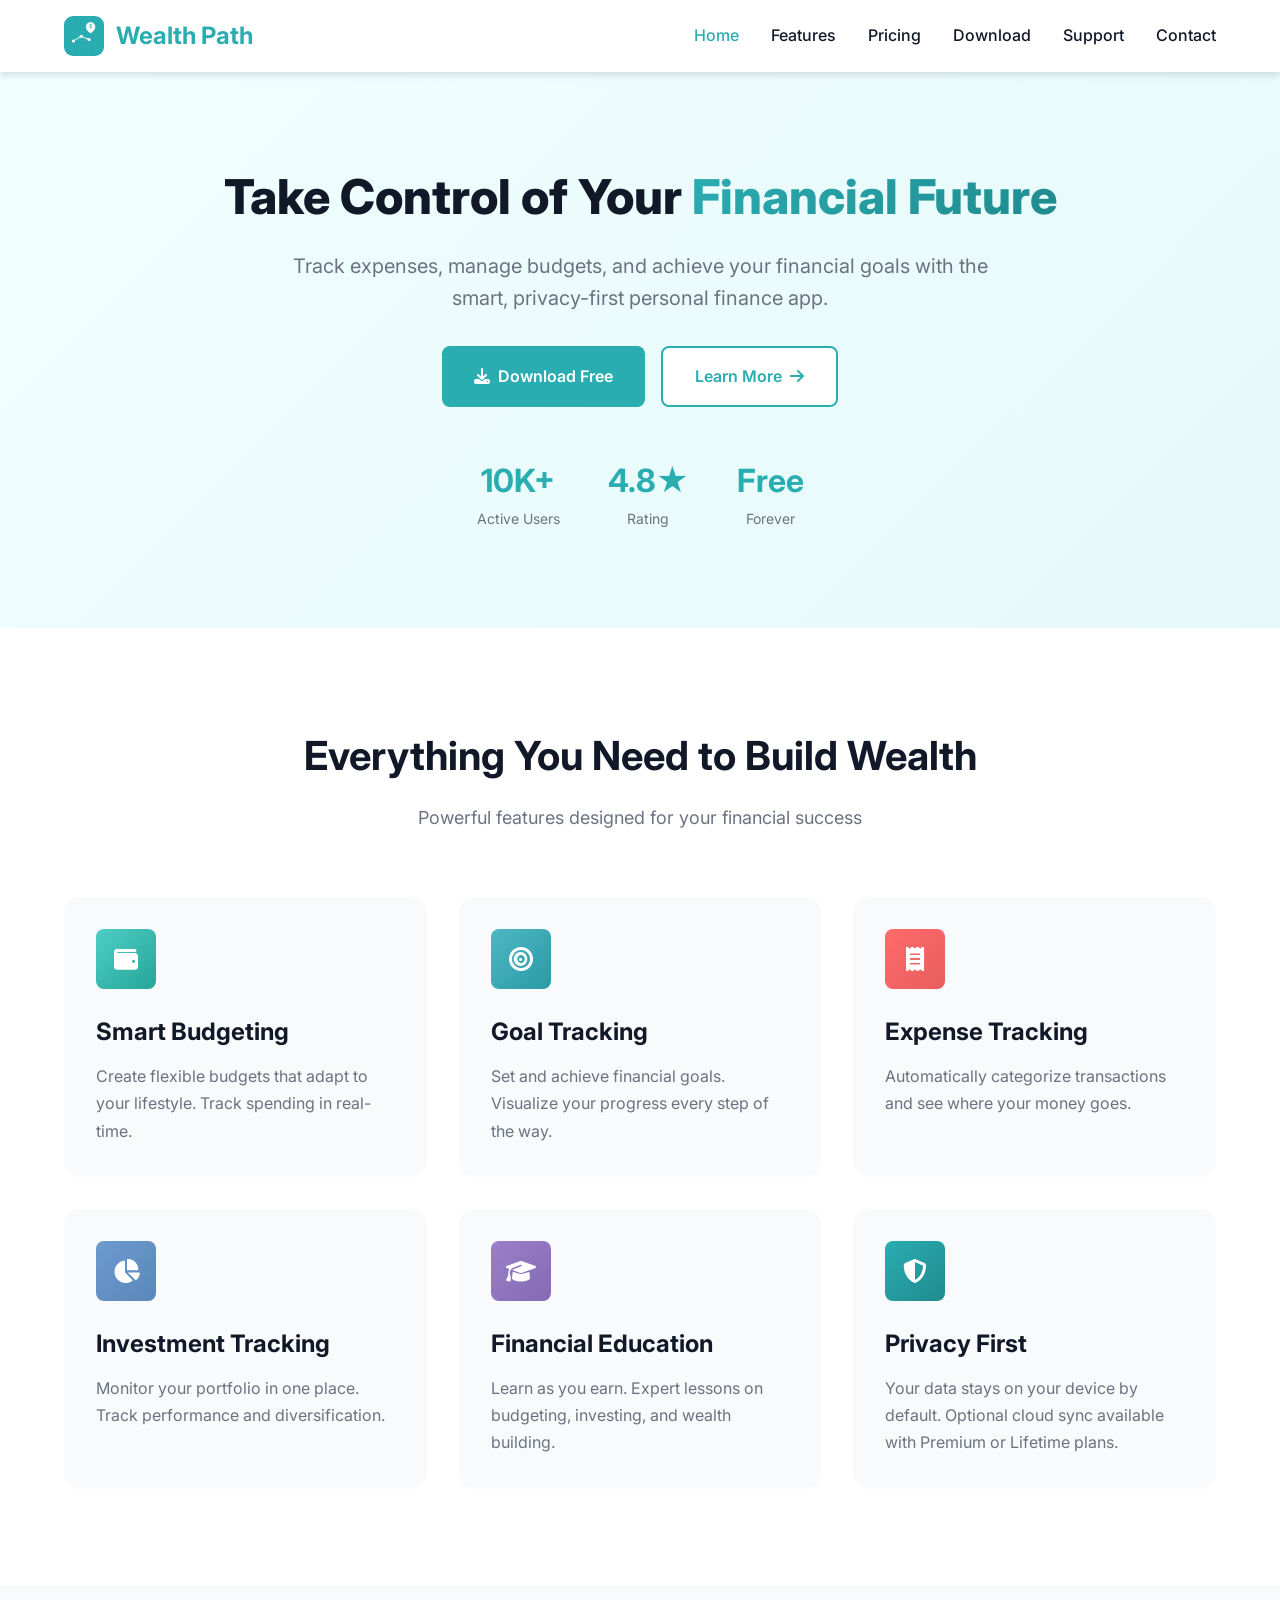
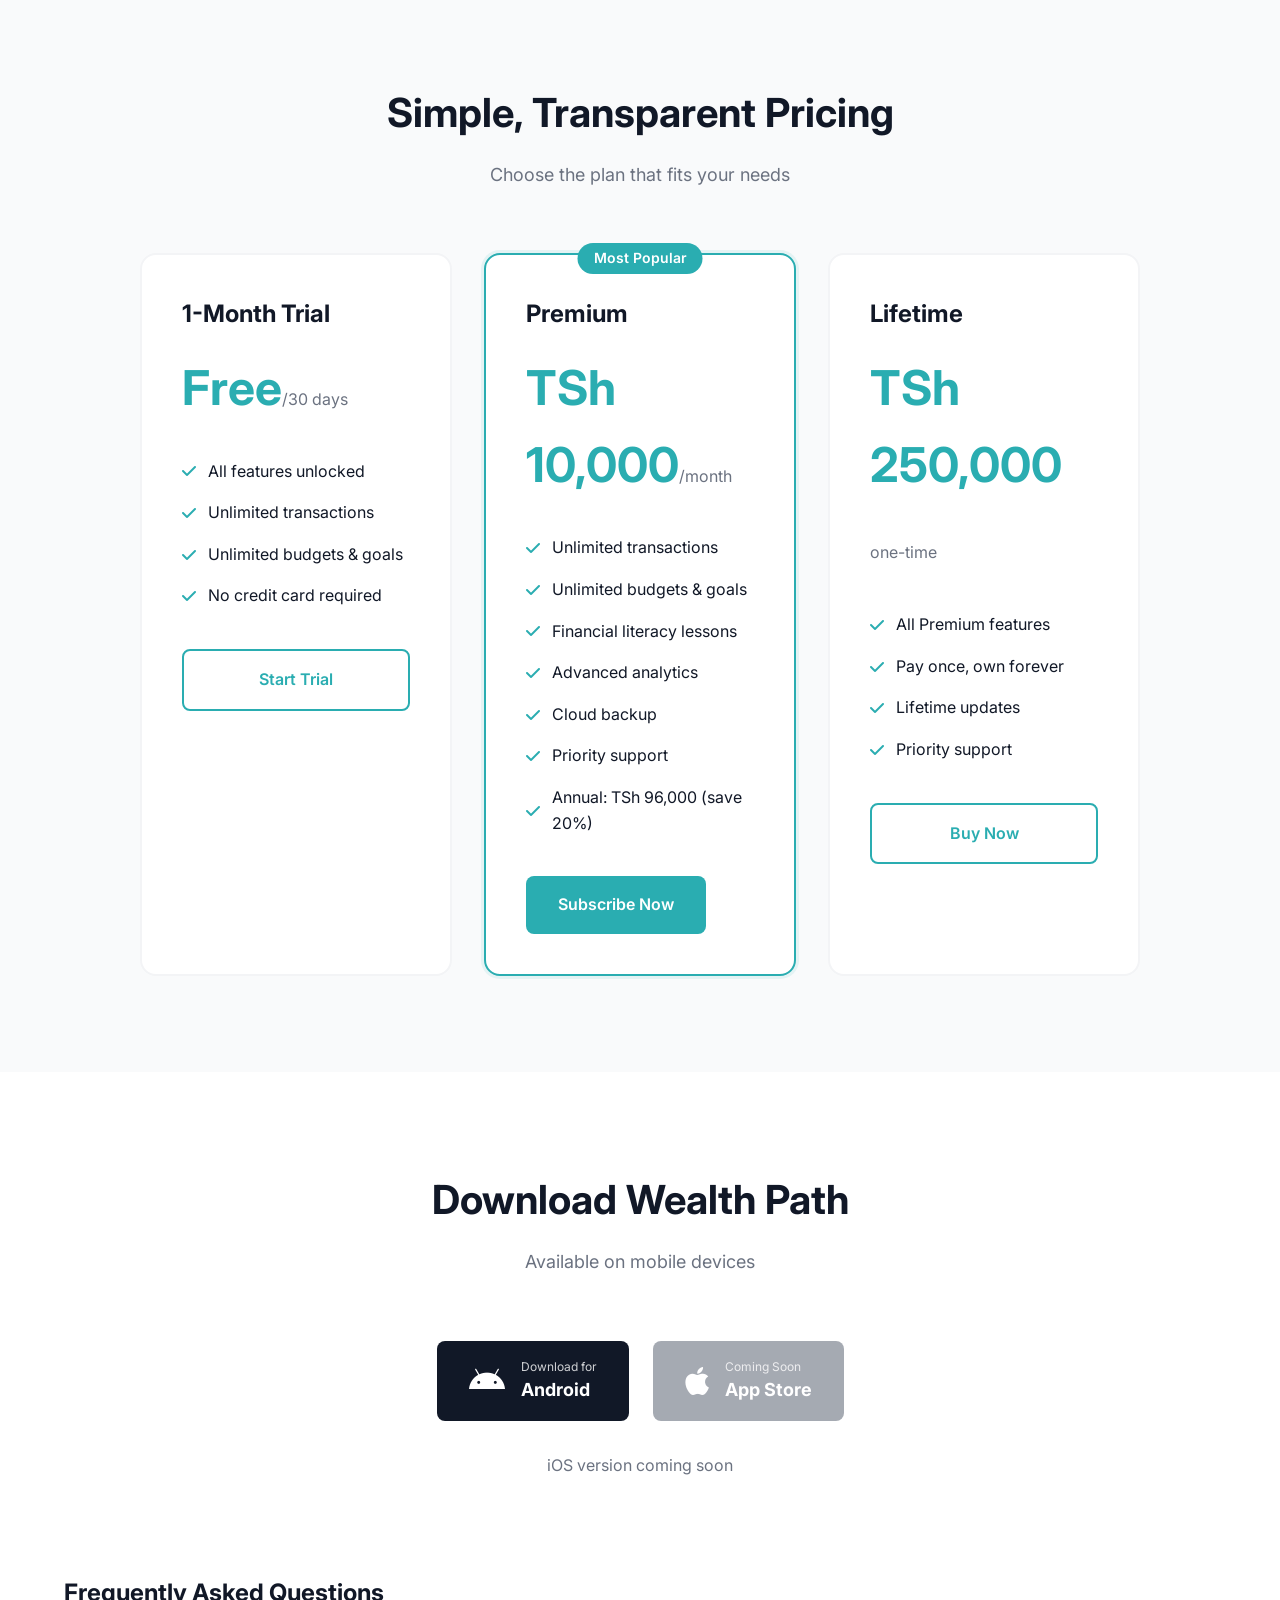
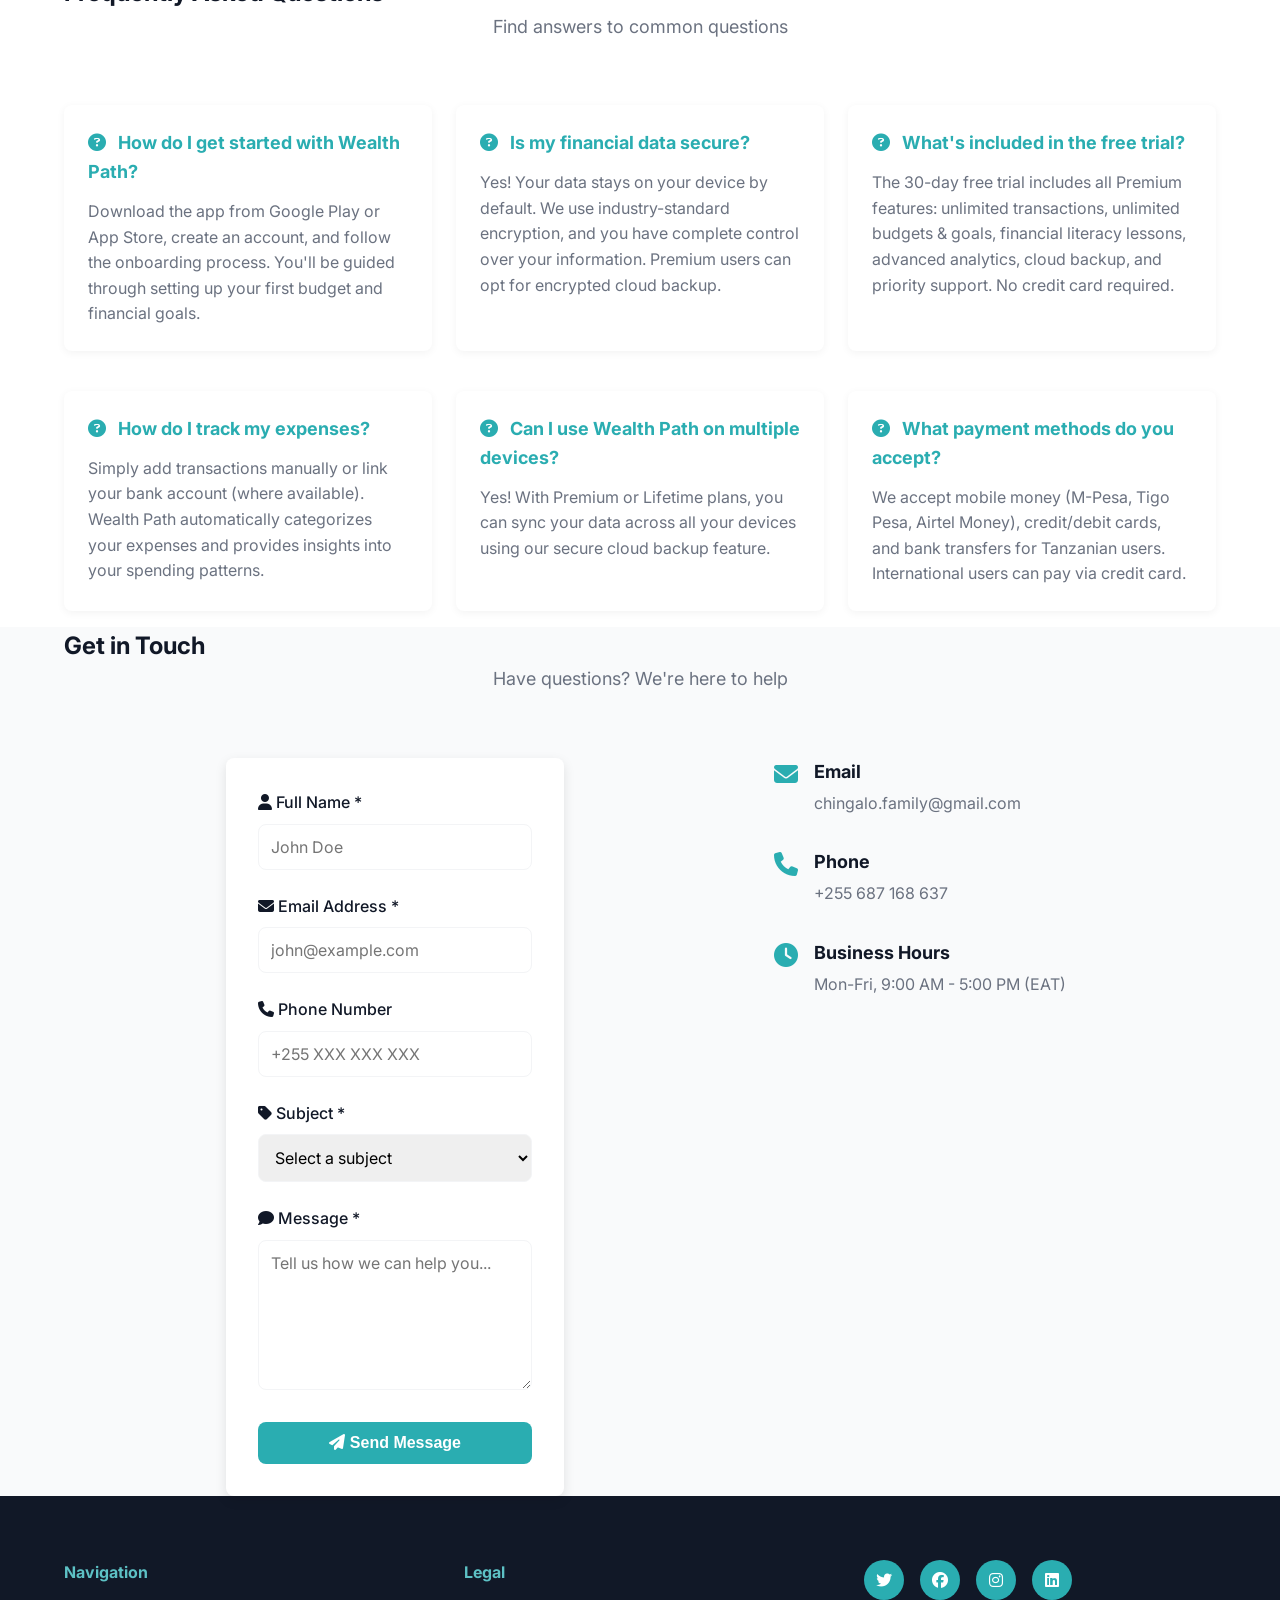
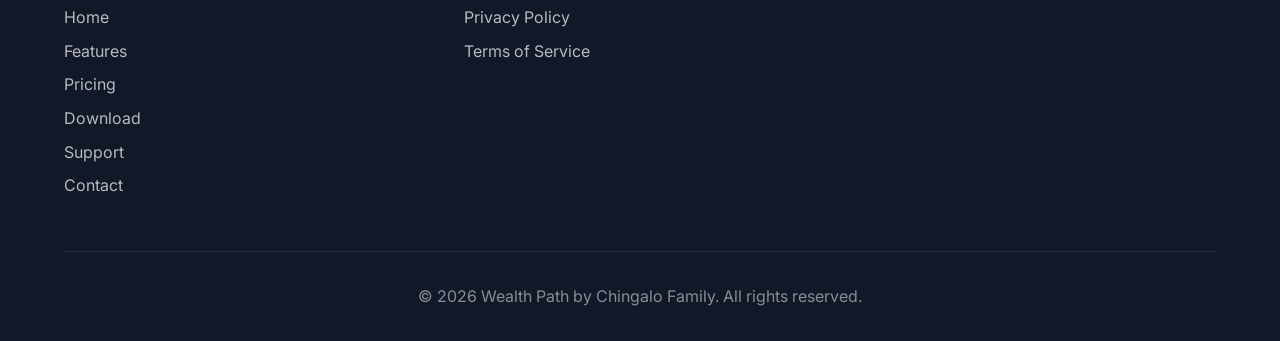
==== commit 6f0b52b4: "Update footer navigation to match top navigation links Co-authored-by: chingalo <4928914+chingalo@us" ====
--- a/index.html
+++ b/index.html
@@ -327,19 +327,14 @@
         <div class="container">
             <div class="footer-content">
                 <div class="footer-col">
-                    <h4>Product</h4>
+                    <h4>Navigation</h4>
                     <ul>
+                        <li><a href="#hero">Home</a></li>
                         <li><a href="#features">Features</a></li>
                         <li><a href="#pricing">Pricing</a></li>
                         <li><a href="#download">Download</a></li>
-                    </ul>
-                </div>
-                <div class="footer-col">
-                    <h4>Support</h4>
-                    <ul>
-                        <li><a href="support.html">Help Center</a></li>
-                        <li><a href="support.html">FAQ</a></li>
-                        <li><a href="contact.html">Contact</a></li>
+                        <li><a href="#support">Support</a></li>
+                        <li><a href="#contact">Contact</a></li>
                     </ul>
                 </div>
                 <div class="footer-col">
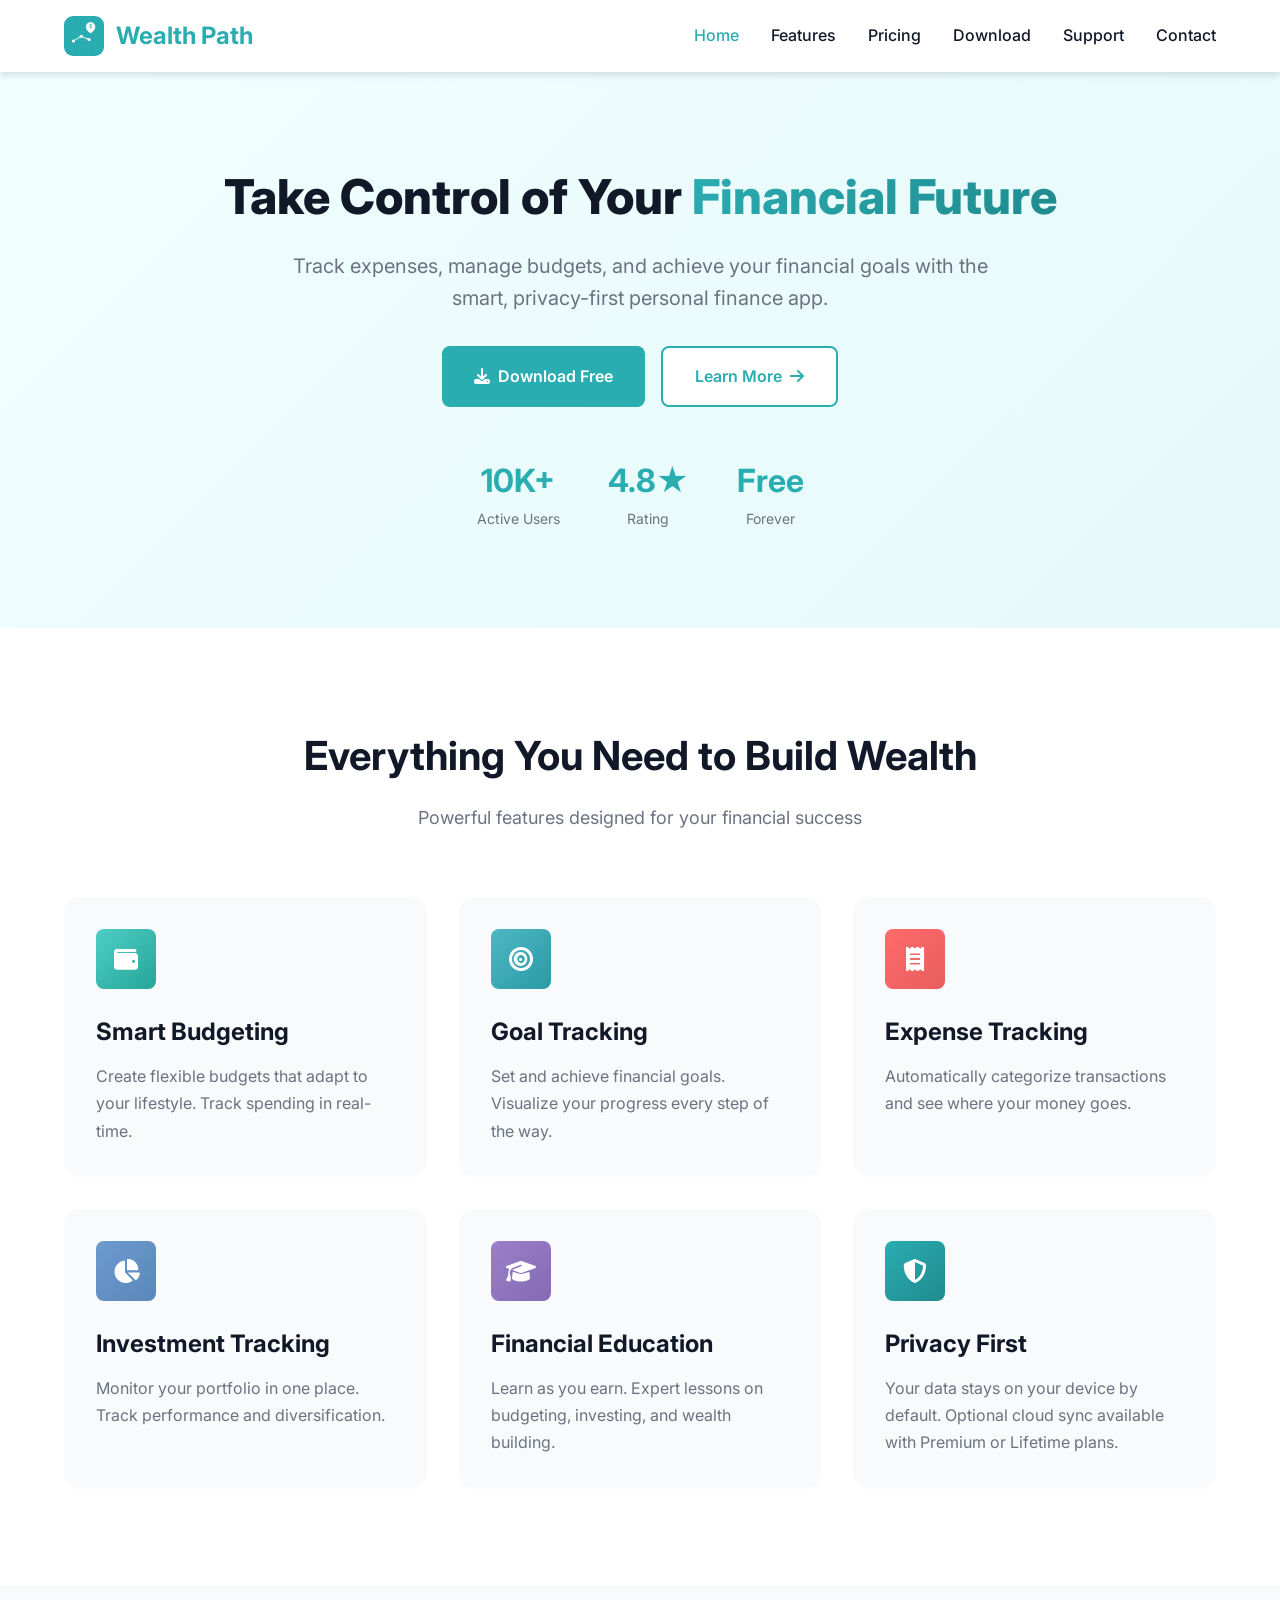
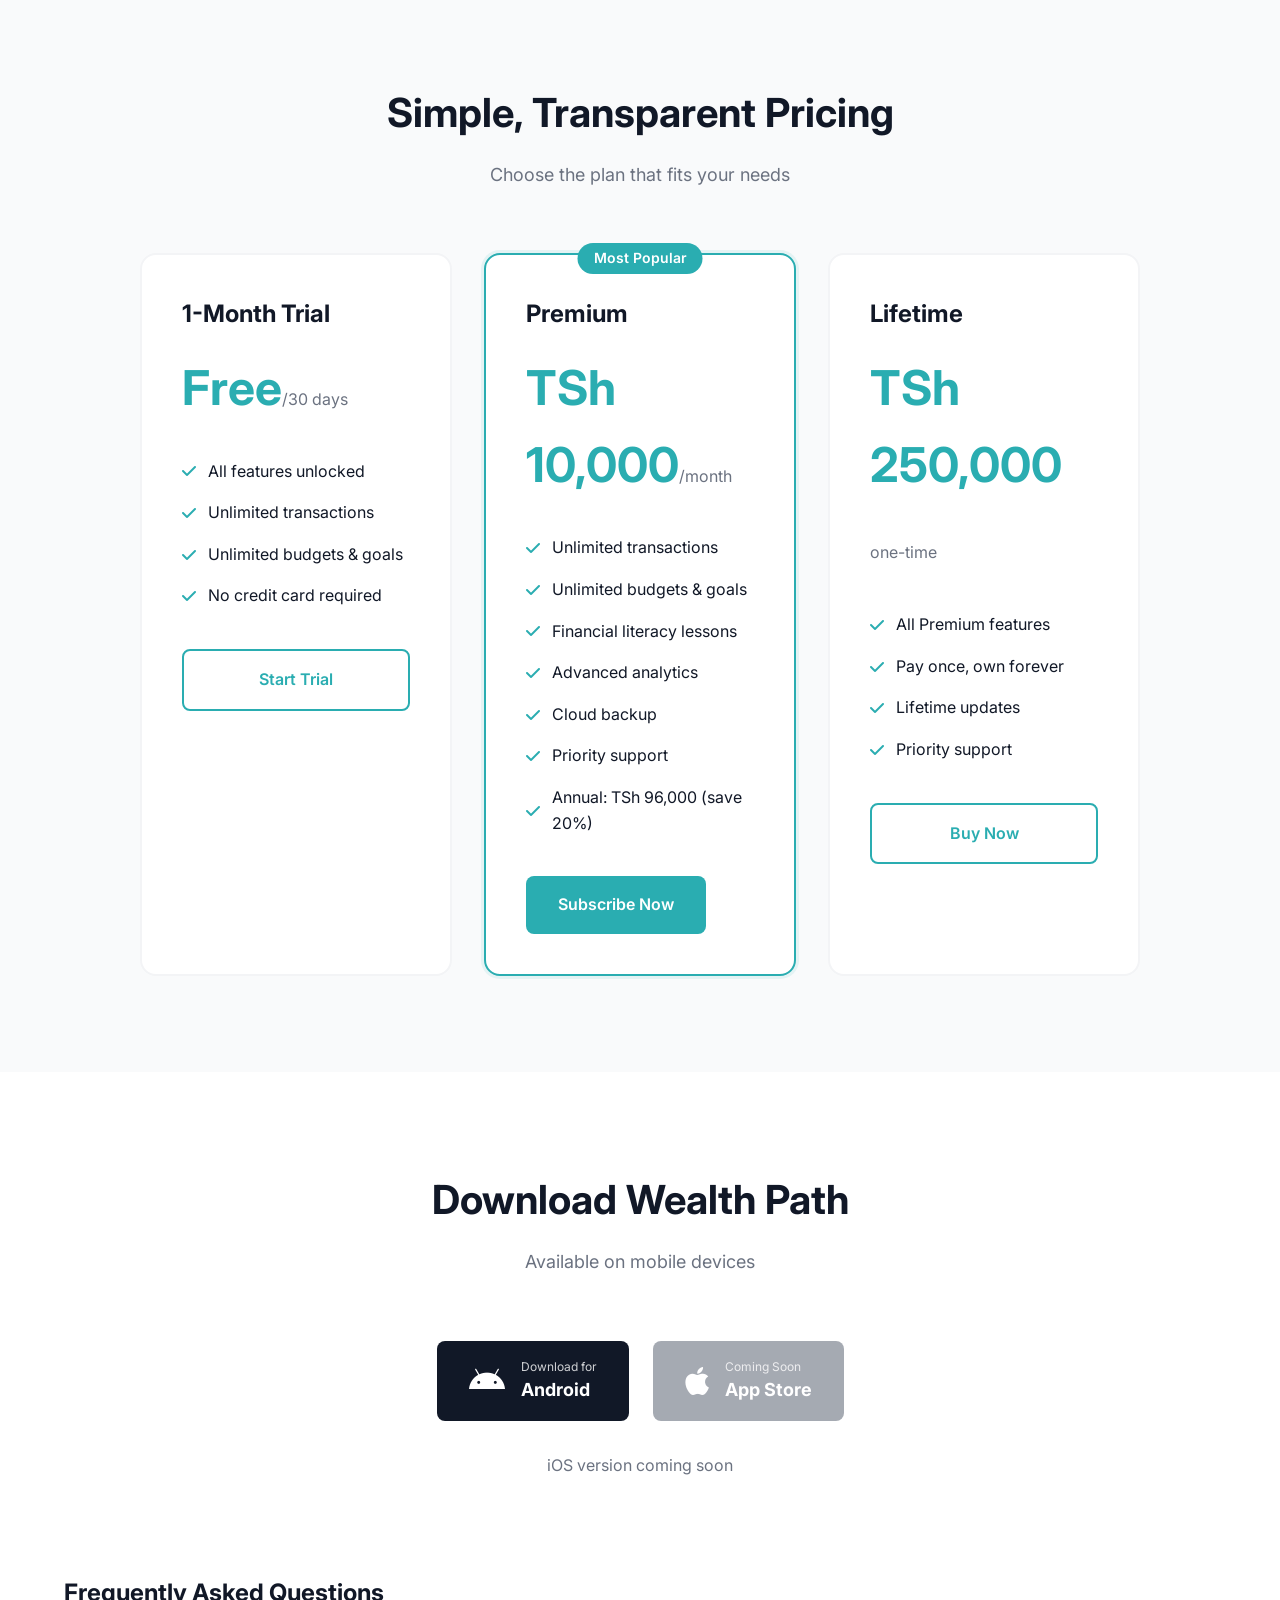
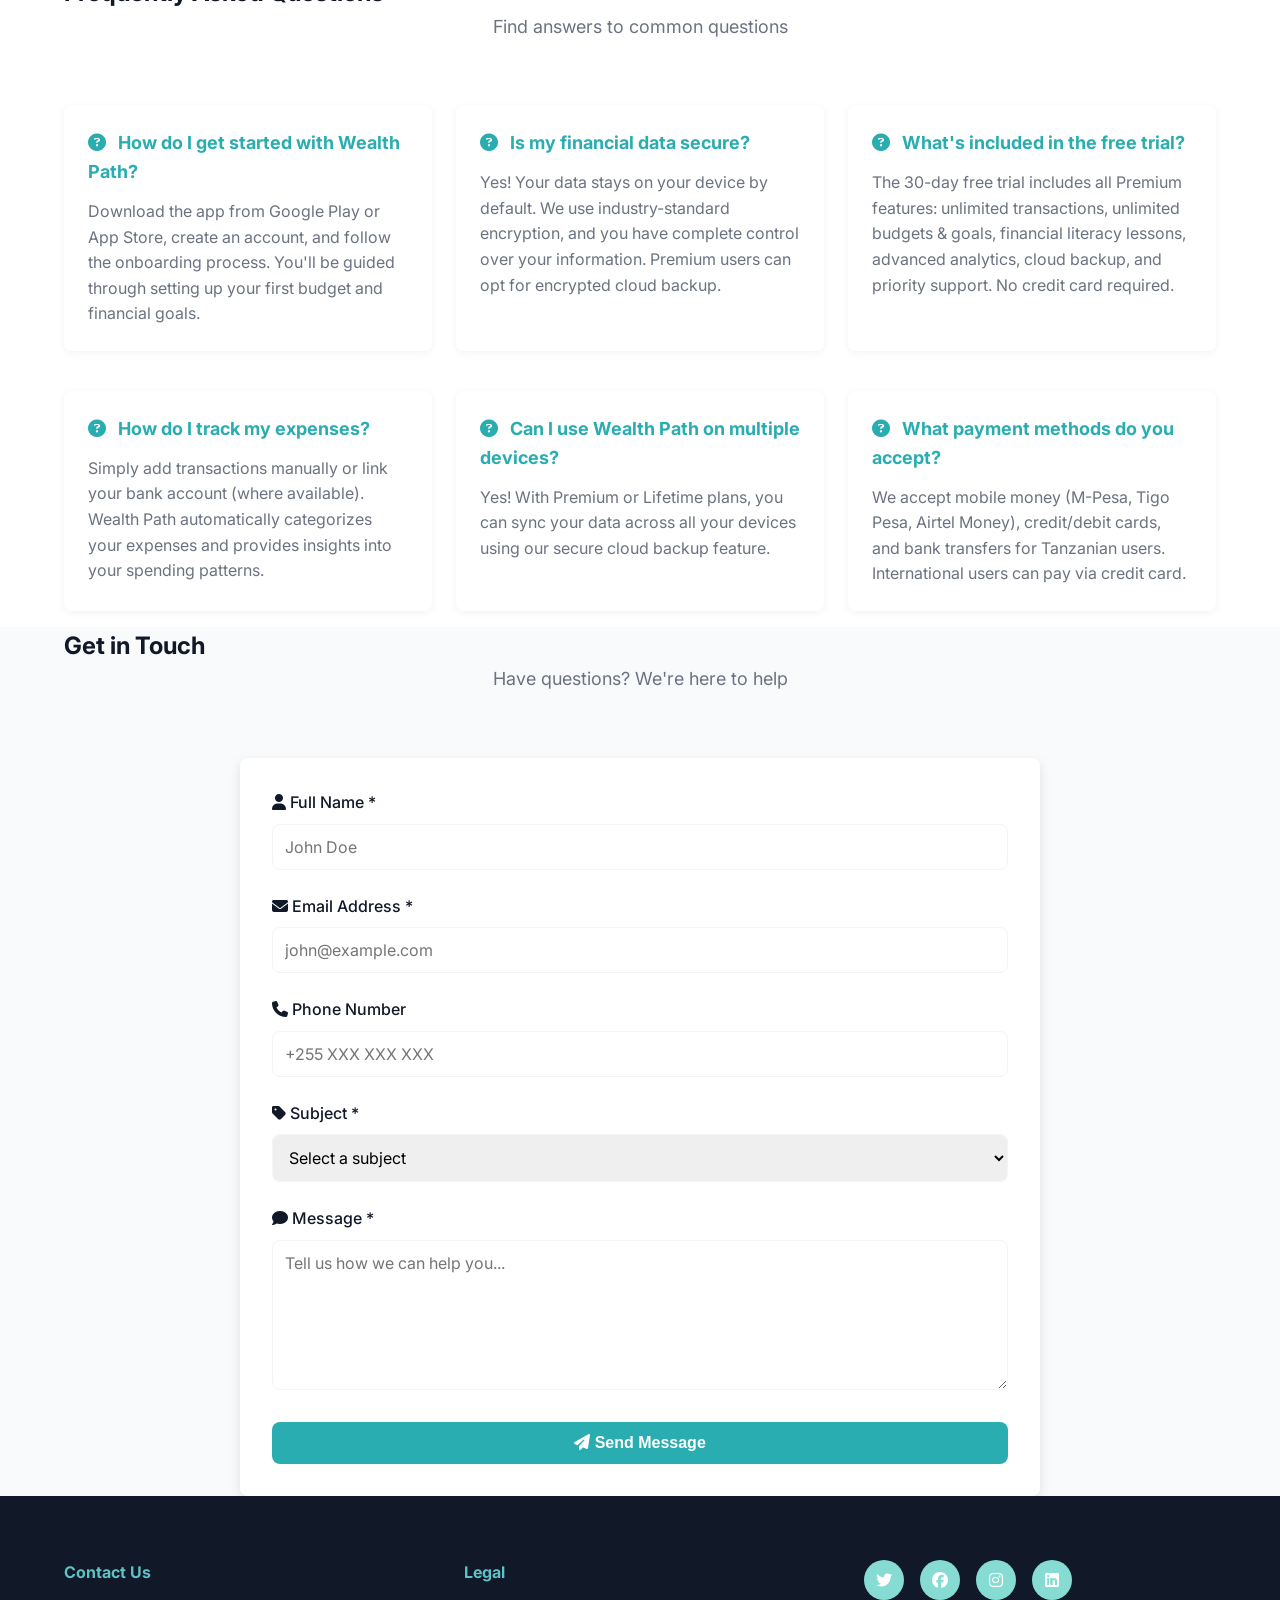
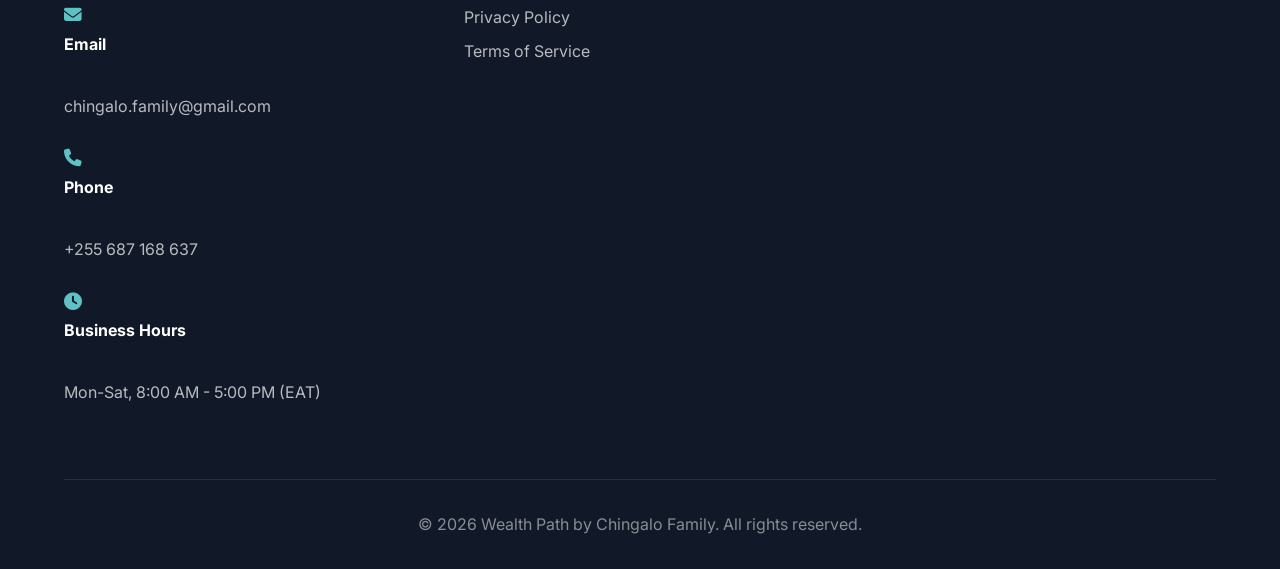
==== commit 442bb2e8: "Update contact section to full-width form and move contact info to footer Co-authored-by: chingalo <" ====
--- a/index.html
+++ b/index.html
@@ -250,75 +250,49 @@
             <h2>Get in Touch</h2>
             <p class="section-subtitle">Have questions? We're here to help</p>
             
-            <div class="contact-container">
-                <form class="contact-form" action="https://formsubmit.co/chingalo.family@gmail.com" method="POST">
-                    <!-- FormSubmit Configuration -->
-                    <input type="hidden" name="_subject" value="New Contact Form Submission - Wealth Path">
-                    <input type="hidden" name="_captcha" value="false">
-                    <input type="hidden" name="_template" value="table">
-                    
-                    <div class="form-group">
-                        <label for="name"><i class="fas fa-user"></i> Full Name *</label>
-                        <input type="text" id="name" name="name" required placeholder="John Doe">
-                    </div>
-
-                    <div class="form-group">
-                        <label for="email"><i class="fas fa-envelope"></i> Email Address *</label>
-                        <input type="email" id="email" name="email" required placeholder="john@example.com">
-                    </div>
-
-                    <div class="form-group">
-                        <label for="phone"><i class="fas fa-phone"></i> Phone Number</label>
-                        <input type="tel" id="phone" name="phone" placeholder="+255 XXX XXX XXX">
-                    </div>
-
-                    <div class="form-group">
-                        <label for="subject"><i class="fas fa-tag"></i> Subject *</label>
-                        <select id="subject" name="subject" required>
-                            <option value="">Select a subject</option>
-                            <option value="general">General Inquiry</option>
-                            <option value="support">Technical Support</option>
-                            <option value="billing">Billing Question</option>
-                            <option value="feature">Feature Request</option>
-                            <option value="bug">Report a Bug</option>
-                            <option value="other">Other</option>
-                        </select>
-                    </div>
-
-                    <div class="form-group">
-                        <label for="message"><i class="fas fa-comment"></i> Message *</label>
-                        <textarea id="message" name="message" required placeholder="Tell us how we can help you..."></textarea>
-                    </div>
-
-                    <button type="submit" class="btn-submit">
-                        <i class="fas fa-paper-plane"></i> Send Message
-                    </button>
-                </form>
-
-                <div class="contact-info">
-                    <div class="info-item">
-                        <i class="fas fa-envelope"></i>
-                        <div>
-                            <h4>Email</h4>
-                            <p>chingalo.family@gmail.com</p>
-                        </div>
-                    </div>
-                    <div class="info-item">
-                        <i class="fas fa-phone"></i>
-                        <div>
-                            <h4>Phone</h4>
-                            <p>+255 687 168 637</p>
-                        </div>
-                    </div>
-                    <div class="info-item">
-                        <i class="fas fa-clock"></i>
-                        <div>
-                            <h4>Business Hours</h4>
-                            <p>Mon-Fri, 9:00 AM - 5:00 PM (EAT)</p>
-                        </div>
-                    </div>
-                </div>
-            </div>
+            <form class="contact-form" action="https://formsubmit.co/chingalo.family@gmail.com" method="POST">
+                <!-- FormSubmit Configuration -->
+                <input type="hidden" name="_subject" value="New Contact Form Submission - Wealth Path">
+                <input type="hidden" name="_captcha" value="false">
+                <input type="hidden" name="_template" value="table">
+                
+                <div class="form-group">
+                    <label for="name"><i class="fas fa-user"></i> Full Name *</label>
+                    <input type="text" id="name" name="name" required placeholder="John Doe">
+                </div>
+
+                <div class="form-group">
+                    <label for="email"><i class="fas fa-envelope"></i> Email Address *</label>
+                    <input type="email" id="email" name="email" required placeholder="john@example.com">
+                </div>
+
+                <div class="form-group">
+                    <label for="phone"><i class="fas fa-phone"></i> Phone Number</label>
+                    <input type="tel" id="phone" name="phone" placeholder="+255 XXX XXX XXX">
+                </div>
+
+                <div class="form-group">
+                    <label for="subject"><i class="fas fa-tag"></i> Subject *</label>
+                    <select id="subject" name="subject" required>
+                        <option value="">Select a subject</option>
+                        <option value="general">General Inquiry</option>
+                        <option value="support">Technical Support</option>
+                        <option value="billing">Billing Question</option>
+                        <option value="feature">Feature Request</option>
+                        <option value="bug">Report a Bug</option>
+                        <option value="other">Other</option>
+                    </select>
+                </div>
+
+                <div class="form-group">
+                    <label for="message"><i class="fas fa-comment"></i> Message *</label>
+                    <textarea id="message" name="message" required placeholder="Tell us how we can help you..."></textarea>
+                </div>
+
+                <button type="submit" class="btn-submit">
+                    <i class="fas fa-paper-plane"></i> Send Message
+                </button>
+            </form>
         </div>
     </section>
 
@@ -327,14 +301,23 @@
         <div class="container">
             <div class="footer-content">
                 <div class="footer-col">
-                    <h4>Navigation</h4>
-                    <ul>
-                        <li><a href="#hero">Home</a></li>
-                        <li><a href="#features">Features</a></li>
-                        <li><a href="#pricing">Pricing</a></li>
-                        <li><a href="#download">Download</a></li>
-                        <li><a href="#support">Support</a></li>
-                        <li><a href="#contact">Contact</a></li>
+                    <h4>Contact Us</h4>
+                    <ul class="contact-info-footer">
+                        <li>
+                            <i class="fas fa-envelope"></i>
+                            <strong>Email</strong><br>
+                            chingalo.family@gmail.com
+                        </li>
+                        <li>
+                            <i class="fas fa-phone"></i>
+                            <strong>Phone</strong><br>
+                            +255 687 168 637
+                        </li>
+                        <li>
+                            <i class="fas fa-clock"></i>
+                            <strong>Business Hours</strong><br>
+                            Mon-Sat, 8:00 AM - 5:00 PM (EAT)
+                        </li>
                     </ul>
                 </div>
                 <div class="footer-col">
--- a/css/style.css
+++ b/css/style.css
@@ -473,7 +473,7 @@
 .social-links a {
     width: 40px;
     height: 40px;
-    background: var(--primary);
+    background: #86DCD2;
     color: white;
     display: flex;
     align-items: center;
@@ -483,8 +483,31 @@
 }
 
 .social-links a:hover {
-    background: var(--primary-dark);
+    background: var(--primary);
     transform: translateY(-3px);
+}
+
+/* Footer Contact Info */
+.contact-info-footer {
+    list-style: none;
+}
+
+.contact-info-footer li {
+    margin-bottom: 1.5rem;
+    color: rgba(255, 255, 255, 0.7);
+    line-height: 1.8;
+}
+
+.contact-info-footer li i {
+    color: var(--primary-light);
+    margin-right: 0.5rem;
+    font-size: 1.1rem;
+}
+
+.contact-info-footer li strong {
+    display: block;
+    color: white;
+    margin-bottom: 0.25rem;
 }
 
 /* FAQ Section */
@@ -514,42 +537,6 @@
 /* Contact Section */
 .contact-section {
     background: var(--gray-50);
-}
-
-.contact-container {
-    display: grid;
-    grid-template-columns: 1.5fr 1fr;
-    gap: 3rem;
-    margin-top: 3rem;
-}
-
-.contact-info {
-    display: flex;
-    flex-direction: column;
-    gap: 2rem;
-}
-
-.info-item {
-    display: flex;
-    gap: 1rem;
-    align-items: flex-start;
-}
-
-.info-item i {
-    font-size: 1.5rem;
-    color: var(--primary);
-    margin-top: 0.25rem;
-}
-
-.info-item h4 {
-    margin: 0 0 0.25rem 0;
-    color: var(--gray-900);
-    font-size: 1.125rem;
-}
-
-.info-item p {
-    margin: 0;
-    color: var(--gray-500);
 }
 
 .footer-bottom {
@@ -612,8 +599,7 @@
     
     .features-grid,
     .pricing-grid,
-    .faq-grid,
-    .contact-container {
+    .faq-grid {
         grid-template-columns: 1fr;
     }
     
@@ -715,7 +701,7 @@
 }
 
 .contact-form {
-    max-width: 600px;
+    max-width: 800px;
     margin: 0 auto;
     background: white;
     padding: 2rem;
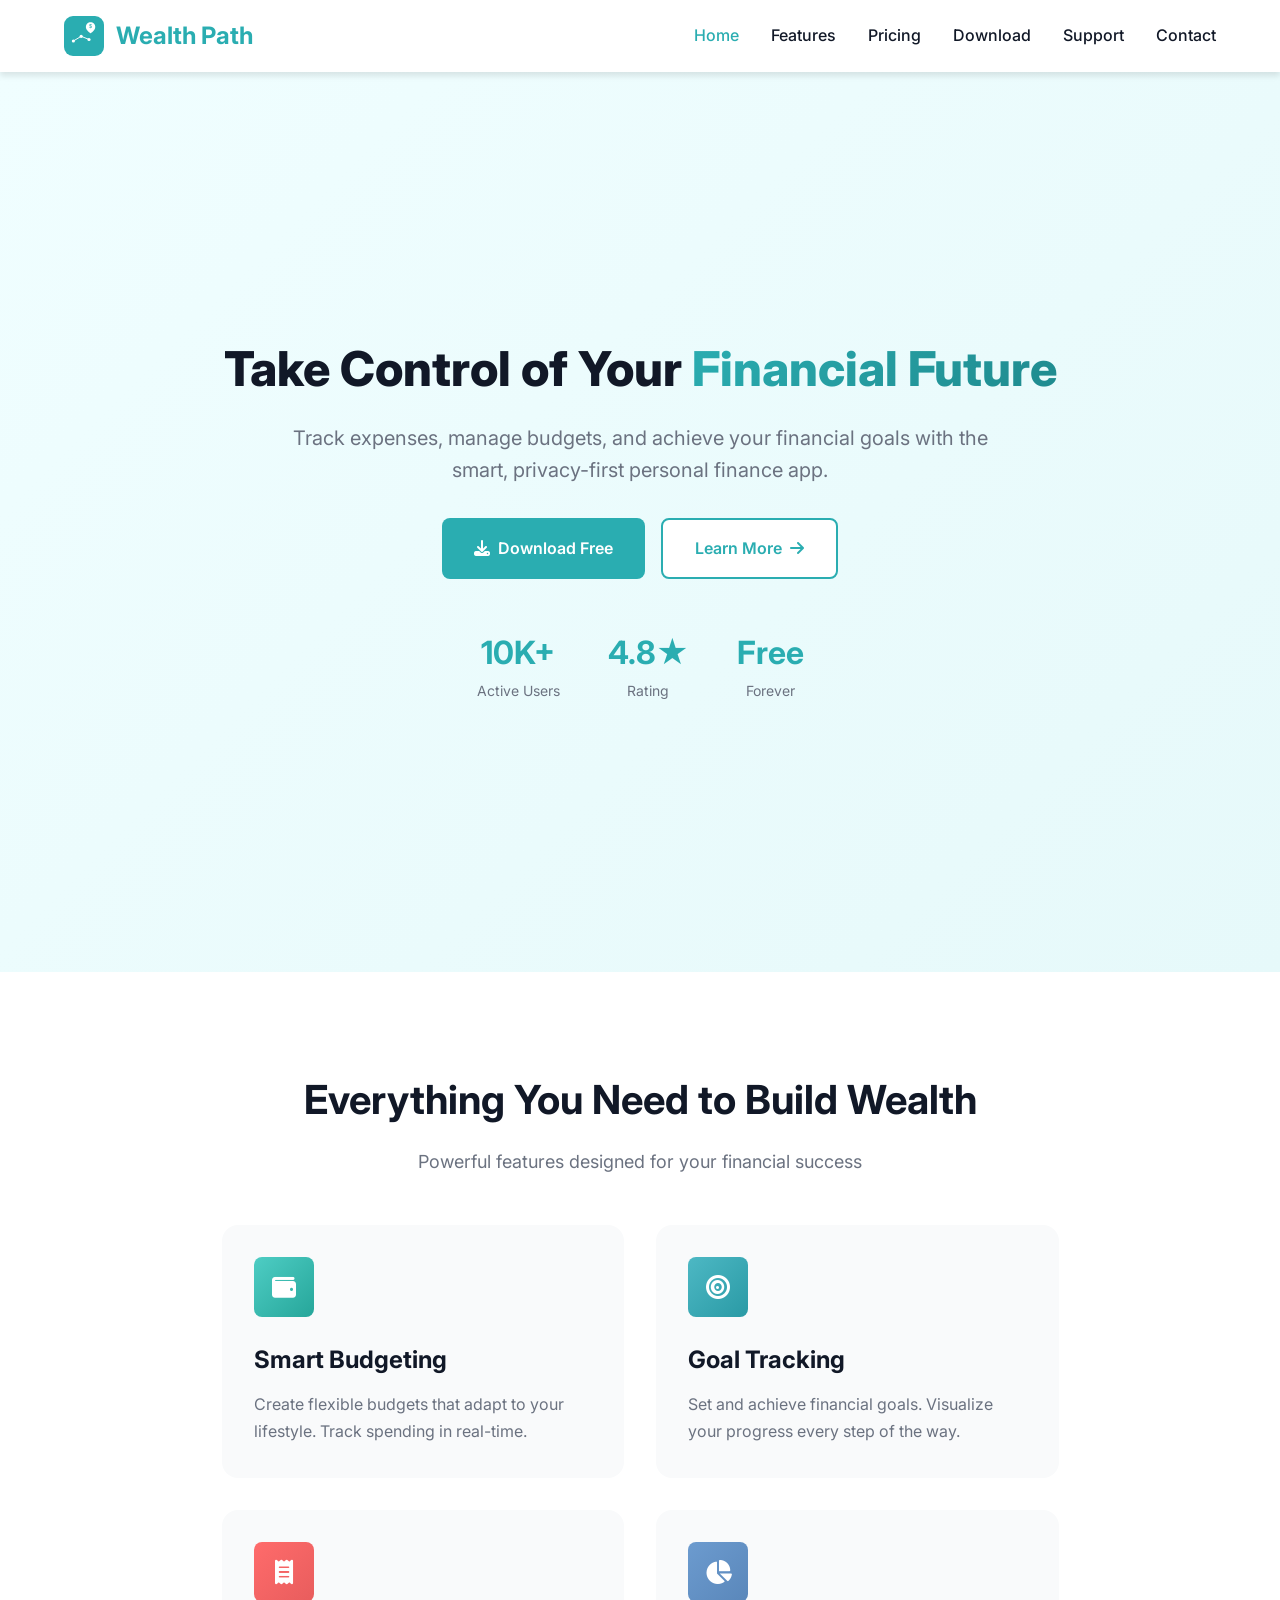
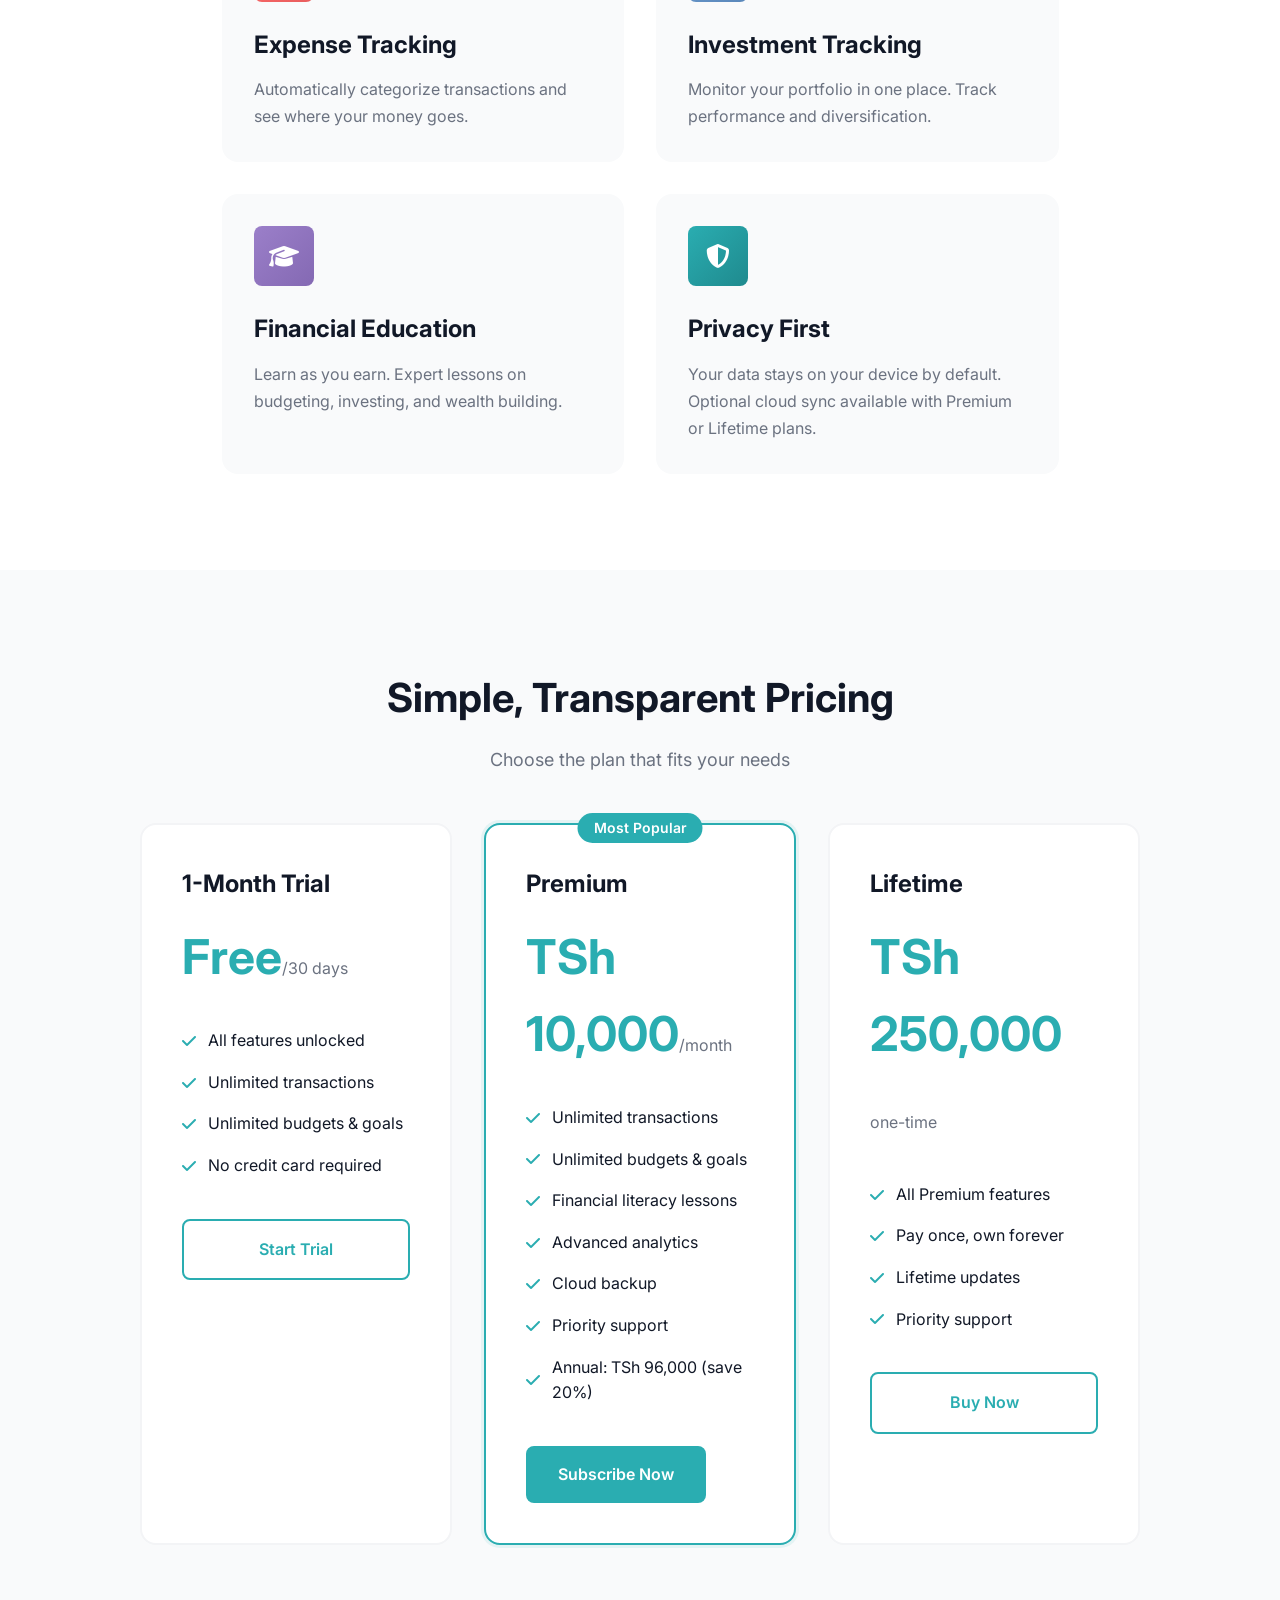
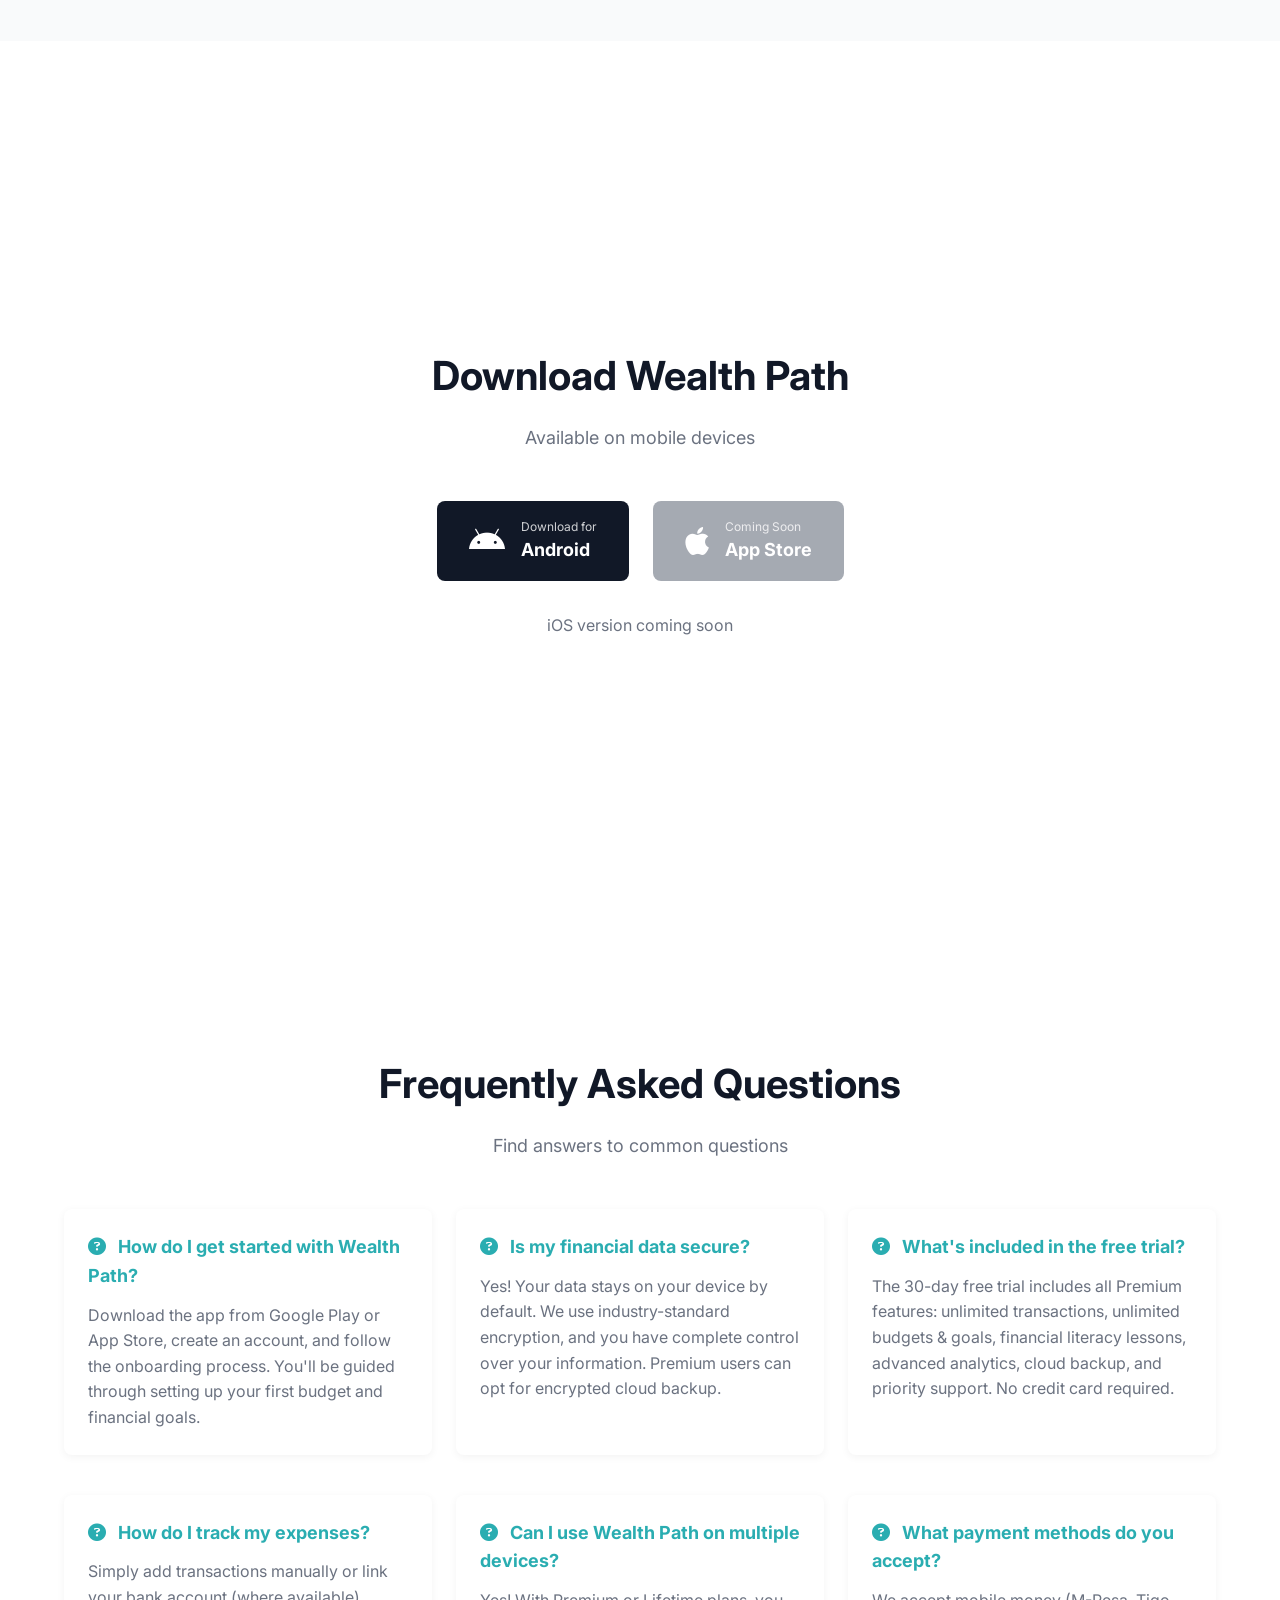
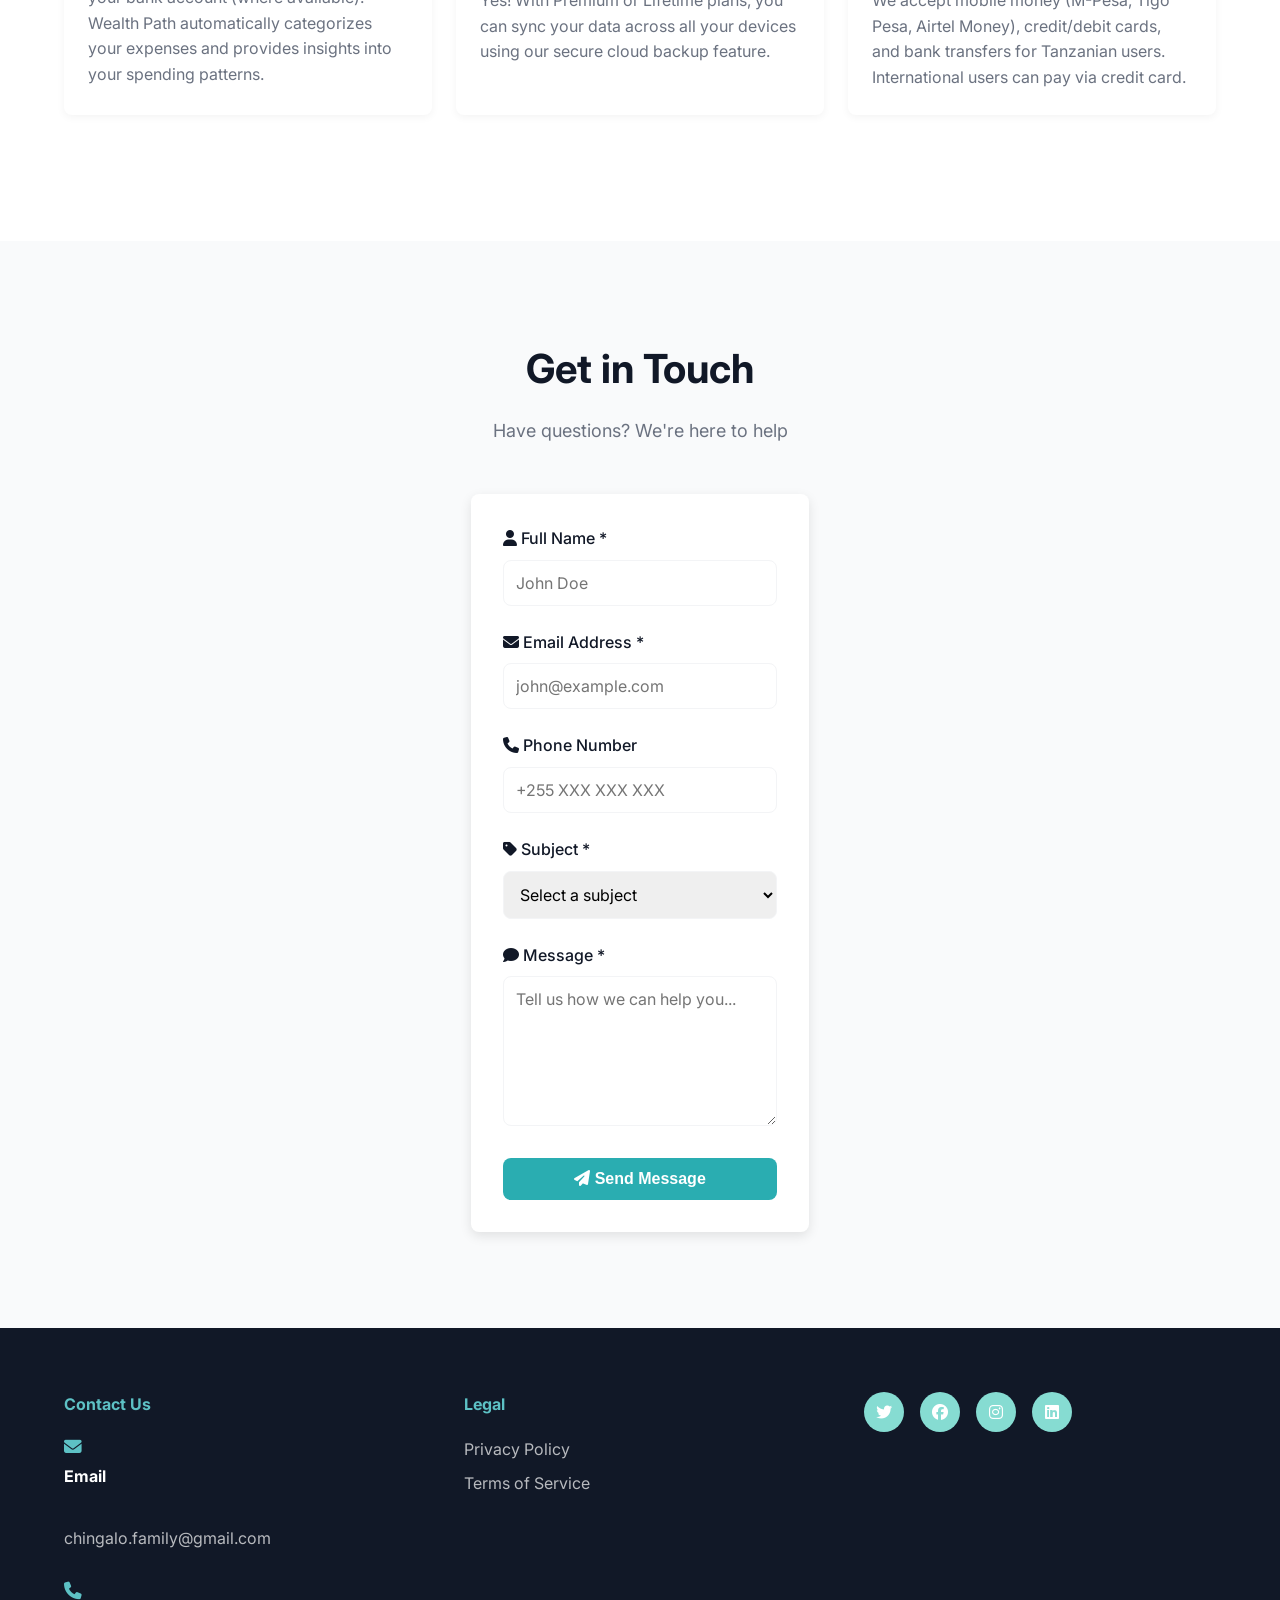
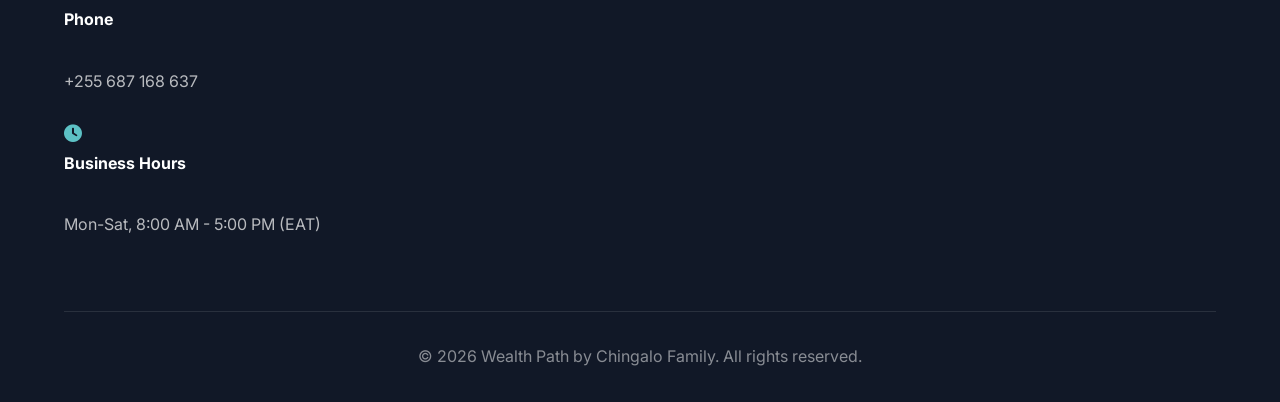
==== commit 74a5bea6: "Make all sections full-height with consistent styling Co-authored-by: chingalo <4928914+chingalo@use" ====
--- a/index.html
+++ b/index.html
@@ -205,7 +205,7 @@
     </section>
 
     <!-- Support Section -->
-    <section id="support" class="section">
+    <section id="support" class="section support-section">
         <div class="container">
             <h2>Frequently Asked Questions</h2>
             <p class="section-subtitle">Find answers to common questions</p>
--- a/css/style.css
+++ b/css/style.css
@@ -114,9 +114,38 @@
     border-radius: var(--radius);
 }
 
+/* Section Styling - Consistent across all sections */
+section {
+    min-height: 100vh;
+    display: flex;
+    align-items: center;
+    padding: 4rem 0;
+}
+
+section h2 {
+    font-size: 2.5rem;
+    font-weight: 700;
+    color: var(--gray-900);
+    margin-bottom: 1rem;
+    text-align: center;
+}
+
+section .section-subtitle {
+    font-size: 1.125rem;
+    color: var(--gray-500);
+    text-align: center;
+    margin-bottom: 3rem;
+    max-width: 600px;
+    margin-left: auto;
+    margin-right: auto;
+}
+
 /* Hero Section */
 .hero {
     background: linear-gradient(135deg, #F0FEFF 0%, #E6F9FA 100%);
+    min-height: 100vh;
+    display: flex;
+    align-items: center;
     padding: 6rem 0;
     text-align: center;
 }
@@ -211,6 +240,9 @@
 
 /* Features Section */
 .features {
+    min-height: 100vh;
+    display: flex;
+    align-items: center;
     padding: 6rem 0;
     background: white;
 }
@@ -271,6 +303,9 @@
 
 /* Pricing Section */
 .pricing {
+    min-height: 100vh;
+    display: flex;
+    align-items: center;
     padding: 6rem 0;
     background: var(--gray-50);
 }
@@ -368,6 +403,9 @@
 
 /* Download Section */
 .download {
+    min-height: 100vh;
+    display: flex;
+    align-items: center;
     padding: 6rem 0;
     background: white;
 }
@@ -510,7 +548,15 @@
     margin-bottom: 0.25rem;
 }
 
-/* FAQ Section */
+/* FAQ Section / Support Section */
+.support-section {
+    min-height: 100vh;
+    display: flex;
+    align-items: center;
+    padding: 6rem 0;
+    background: white;
+}
+
 .faq-grid {
     display: grid;
     grid-template-columns: repeat(auto-fit, minmax(300px, 1fr));
@@ -536,6 +582,10 @@
 
 /* Contact Section */
 .contact-section {
+    min-height: 100vh;
+    display: flex;
+    align-items: center;
+    padding: 6rem 0;
     background: var(--gray-50);
 }
 
@@ -584,7 +634,27 @@
         padding: 0.5rem;
     }
     
+    /* Adjust sections for mobile - allow scrolling if needed */
+    section {
+        min-height: auto;
+        padding: 3rem 0;
+    }
+    
+    .hero,
+    .features,
+    .pricing,
+    .download,
+    .support-section,
+    .contact-section {
+        min-height: auto;
+        padding: 3rem 0;
+    }
+    
     .hero h1 {
+        font-size: 2rem;
+    }
+    
+    section h2 {
         font-size: 2rem;
     }
     
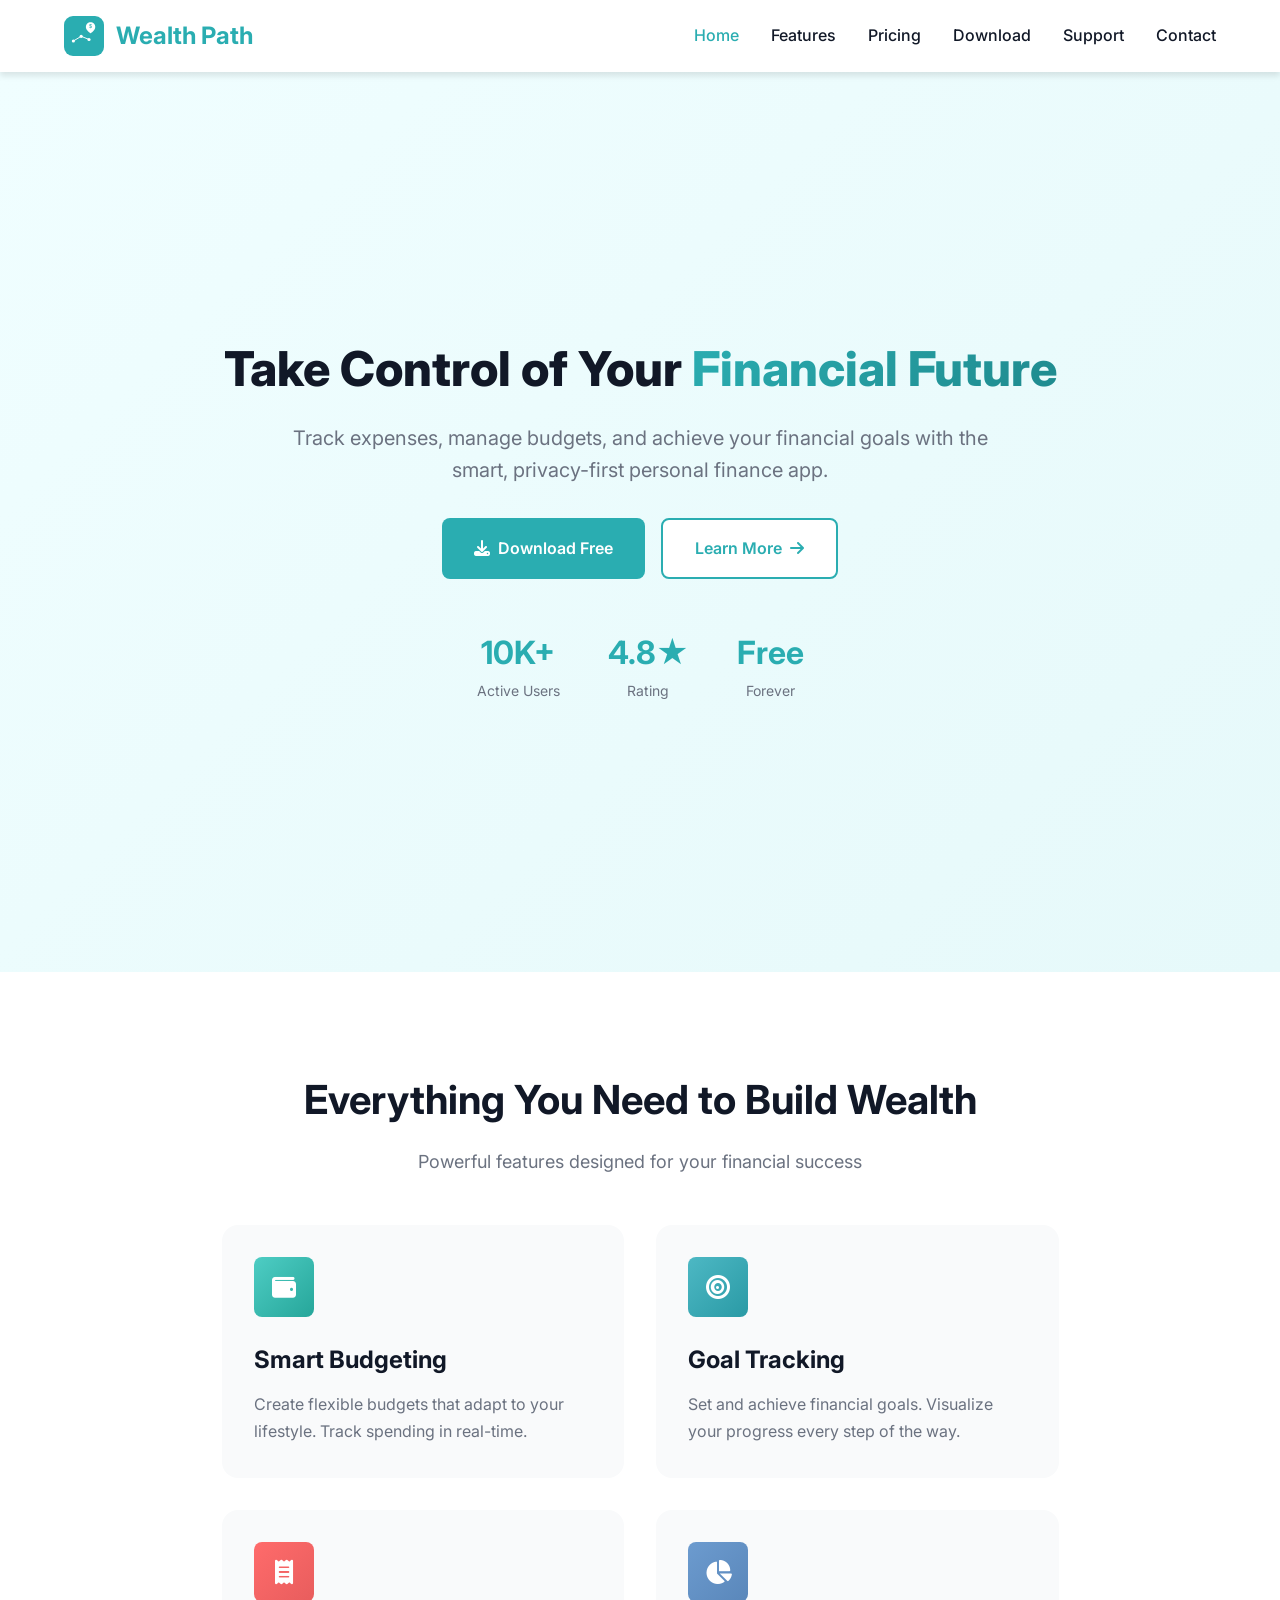
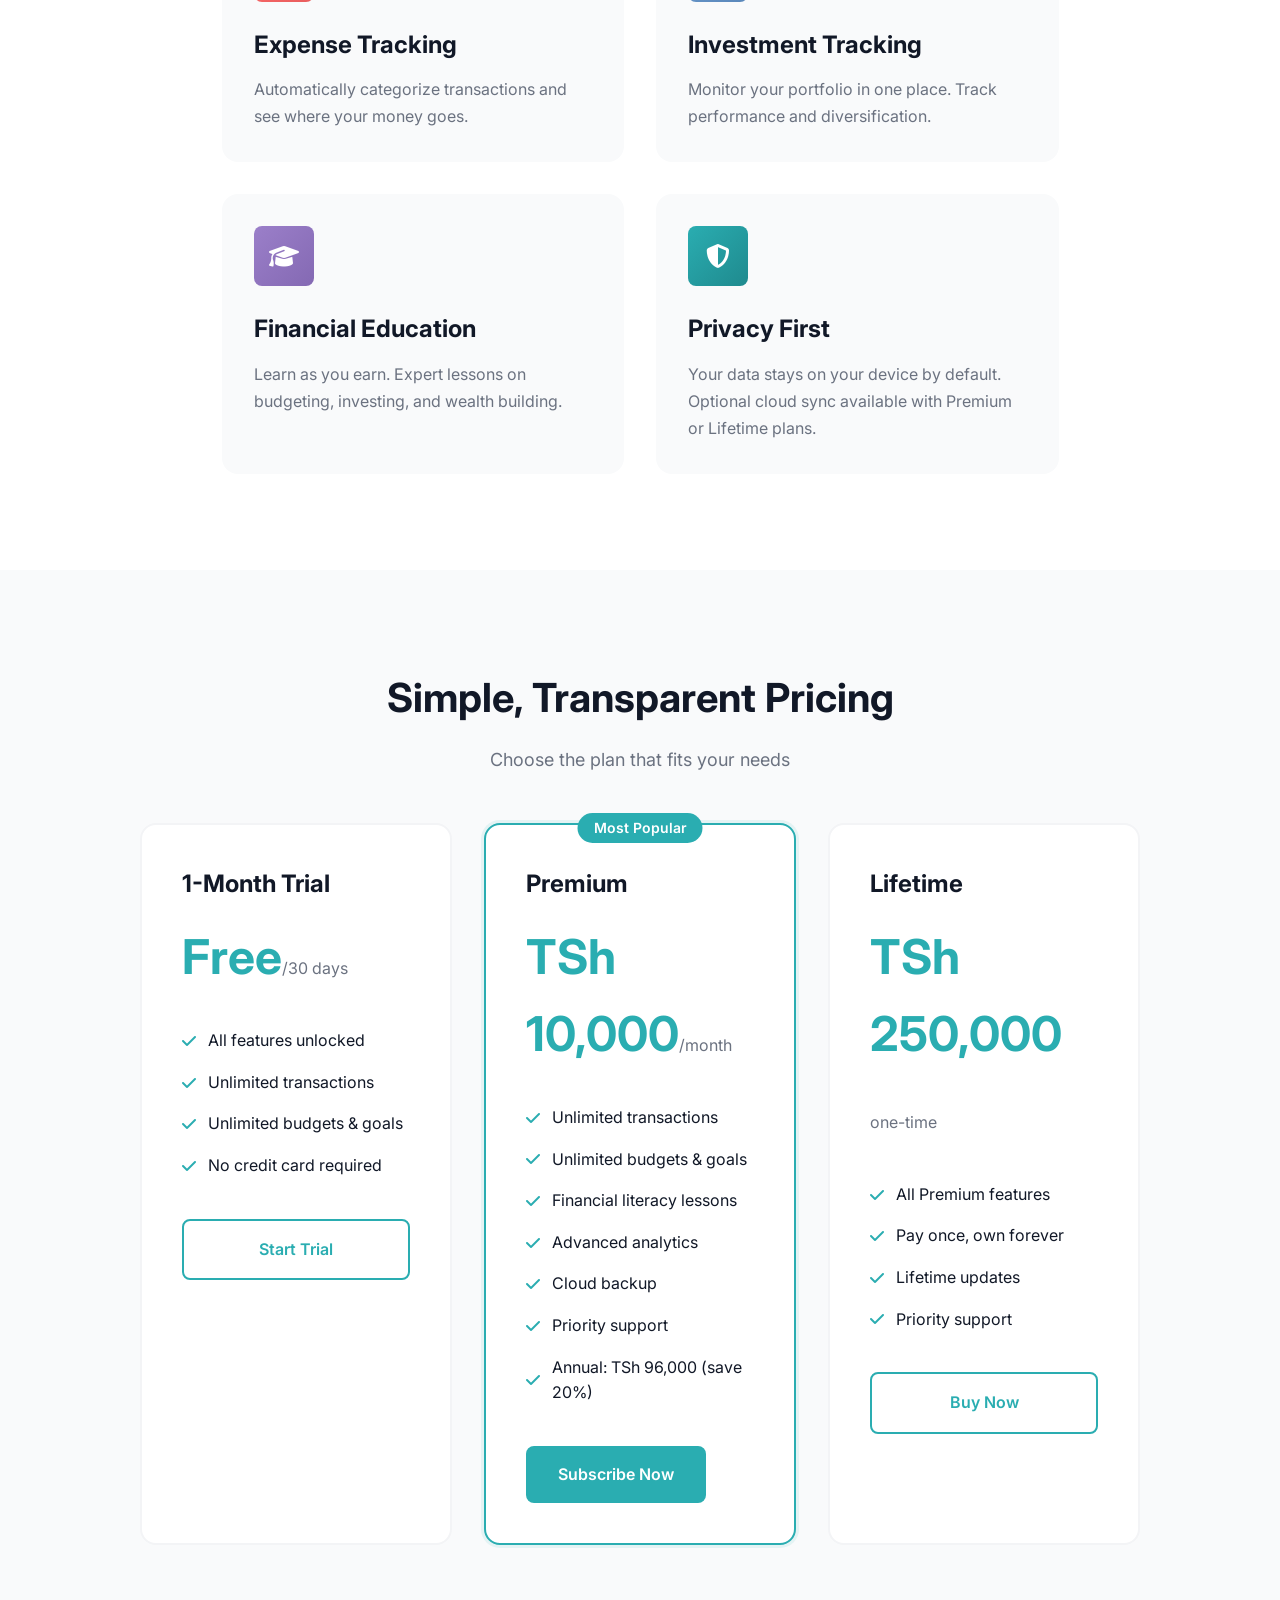
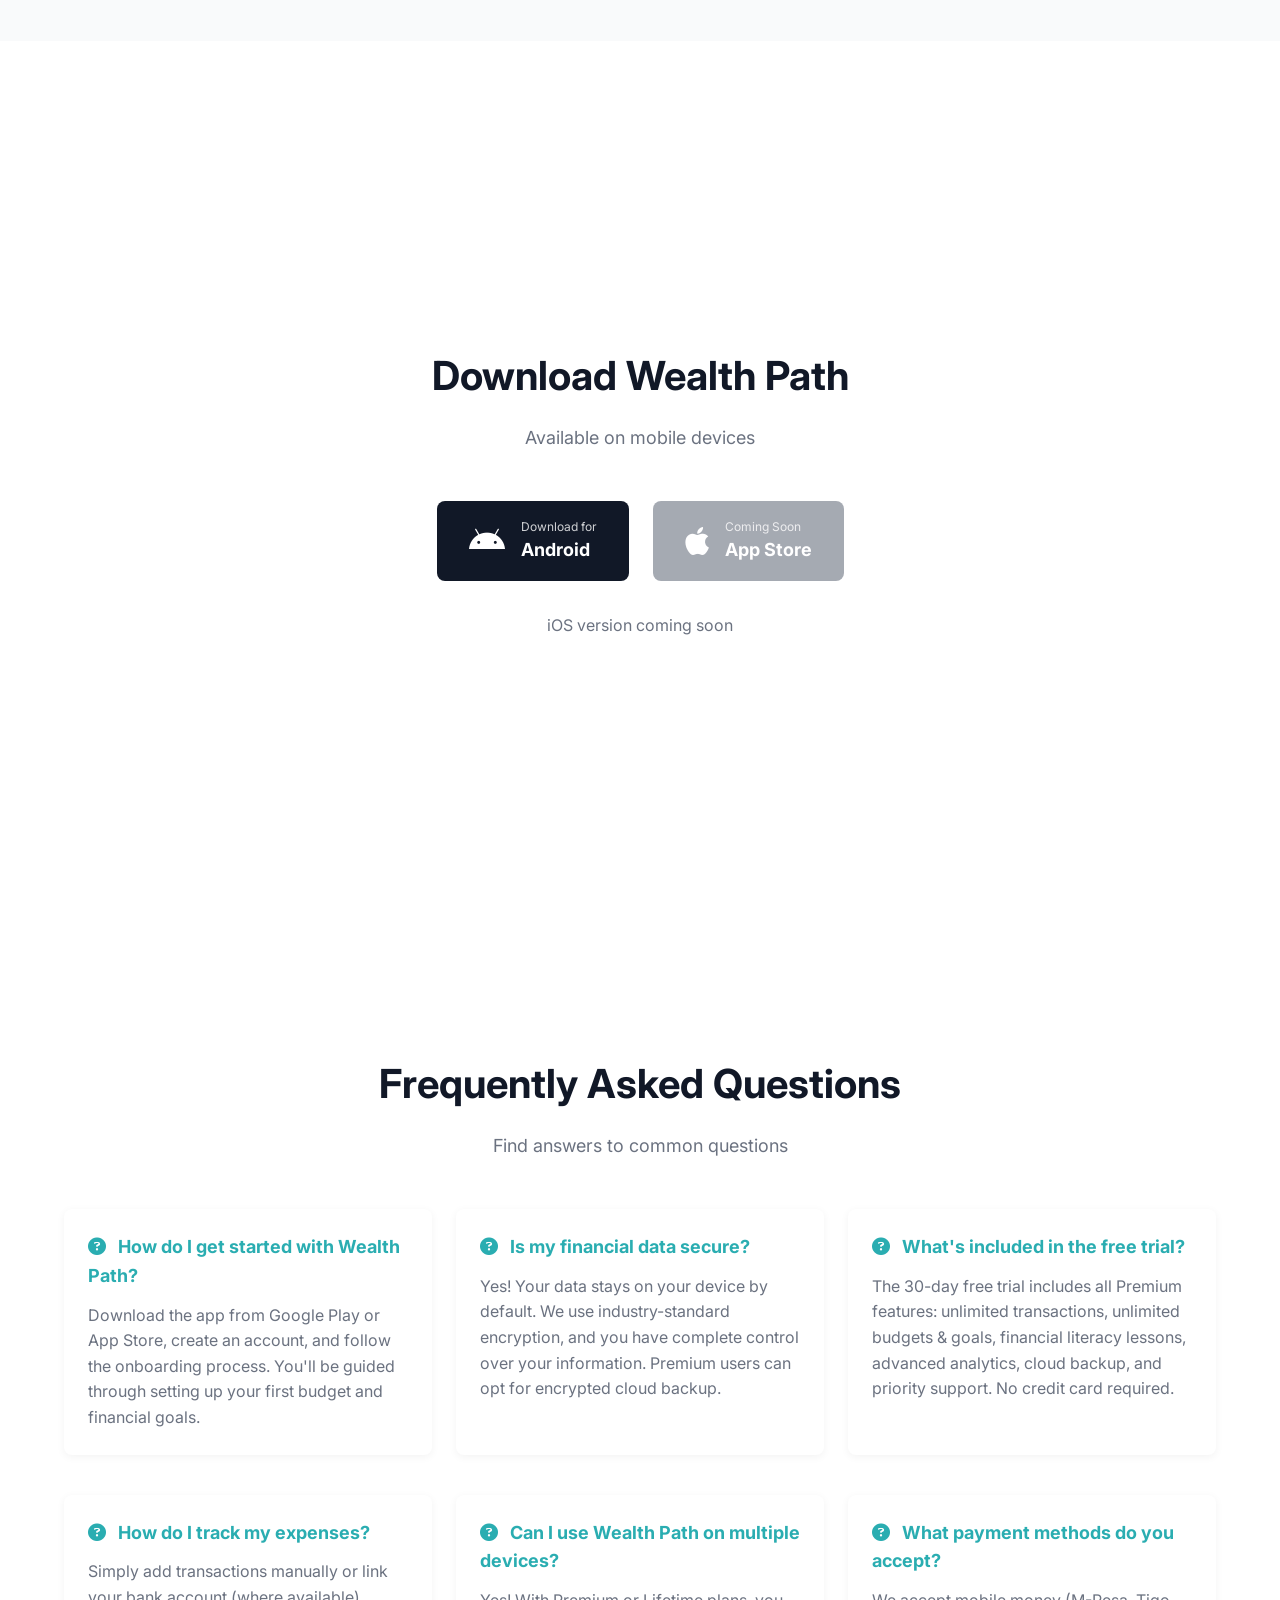
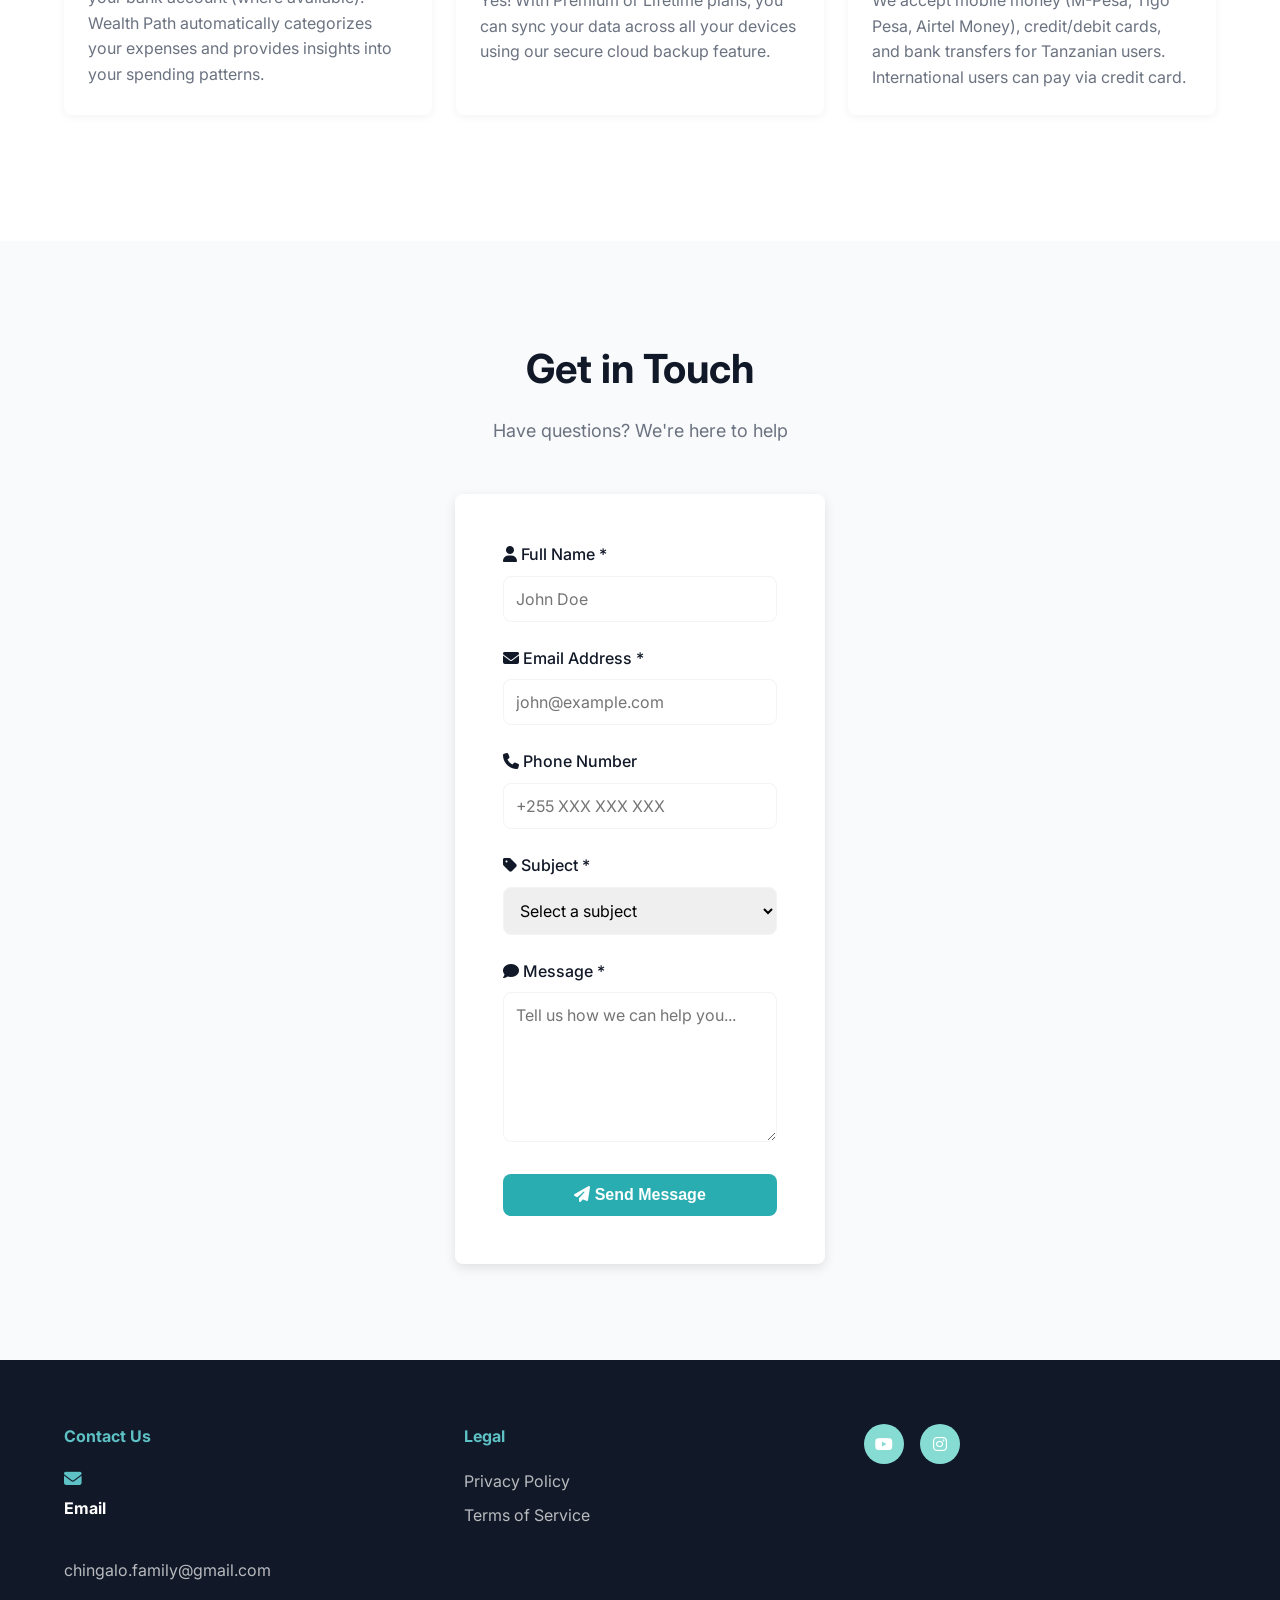
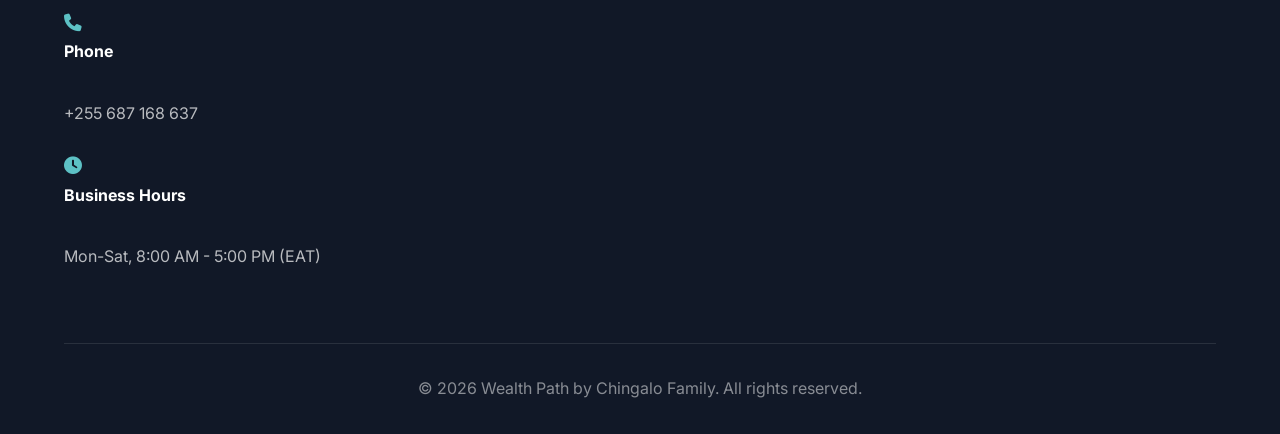
==== commit a963ca78: "Update Android download to direct APK link and finalize social media to YouTube & Instagram Co-autho" ====
--- a/index.html
+++ b/index.html
@@ -184,7 +184,7 @@
             <p class="section-subtitle">Available on mobile devices</p>
             
             <div class="download-buttons">
-                <a href="https://github.com/chingalo-family/wealth-path-website/releases" class="download-btn">
+                <a href="https://github.com/chingalo-family/wealth-path-website/releases/download/v1.0.0/wealth-path-app.v1.0.0.apk" class="download-btn">
                     <i class="fab fa-android"></i>
                     <div>
                         <small>Download for</small>
@@ -329,10 +329,8 @@
                 </div>
                 <div class="footer-col">
                     <div class="social-links">
-                        <a href="#"><i class="fab fa-twitter"></i></a>
-                        <a href="#"><i class="fab fa-facebook"></i></a>
-                        <a href="#"><i class="fab fa-instagram"></i></a>
-                        <a href="#"><i class="fab fa-linkedin"></i></a>
+                        <a href="https://www.youtube.com/josephchingalo" target="_blank" rel="noopener noreferrer"><i class="fab fa-youtube"></i></a>
+                        <a href="https://www.instagram.com/chingalo_family" target="_blank" rel="noopener noreferrer"><i class="fab fa-instagram"></i></a>
                     </div>
                 </div>
             </div>
--- a/css/style.css
+++ b/css/style.css
@@ -771,10 +771,11 @@
 }
 
 .contact-form {
-    max-width: 800px;
+    width: 100%;
+    max-width: 1200px;
     margin: 0 auto;
     background: white;
-    padding: 2rem;
+    padding: 3rem;
     border-radius: var(--radius);
     box-shadow: 0 4px 12px rgba(0, 0, 0, 0.1);
 }
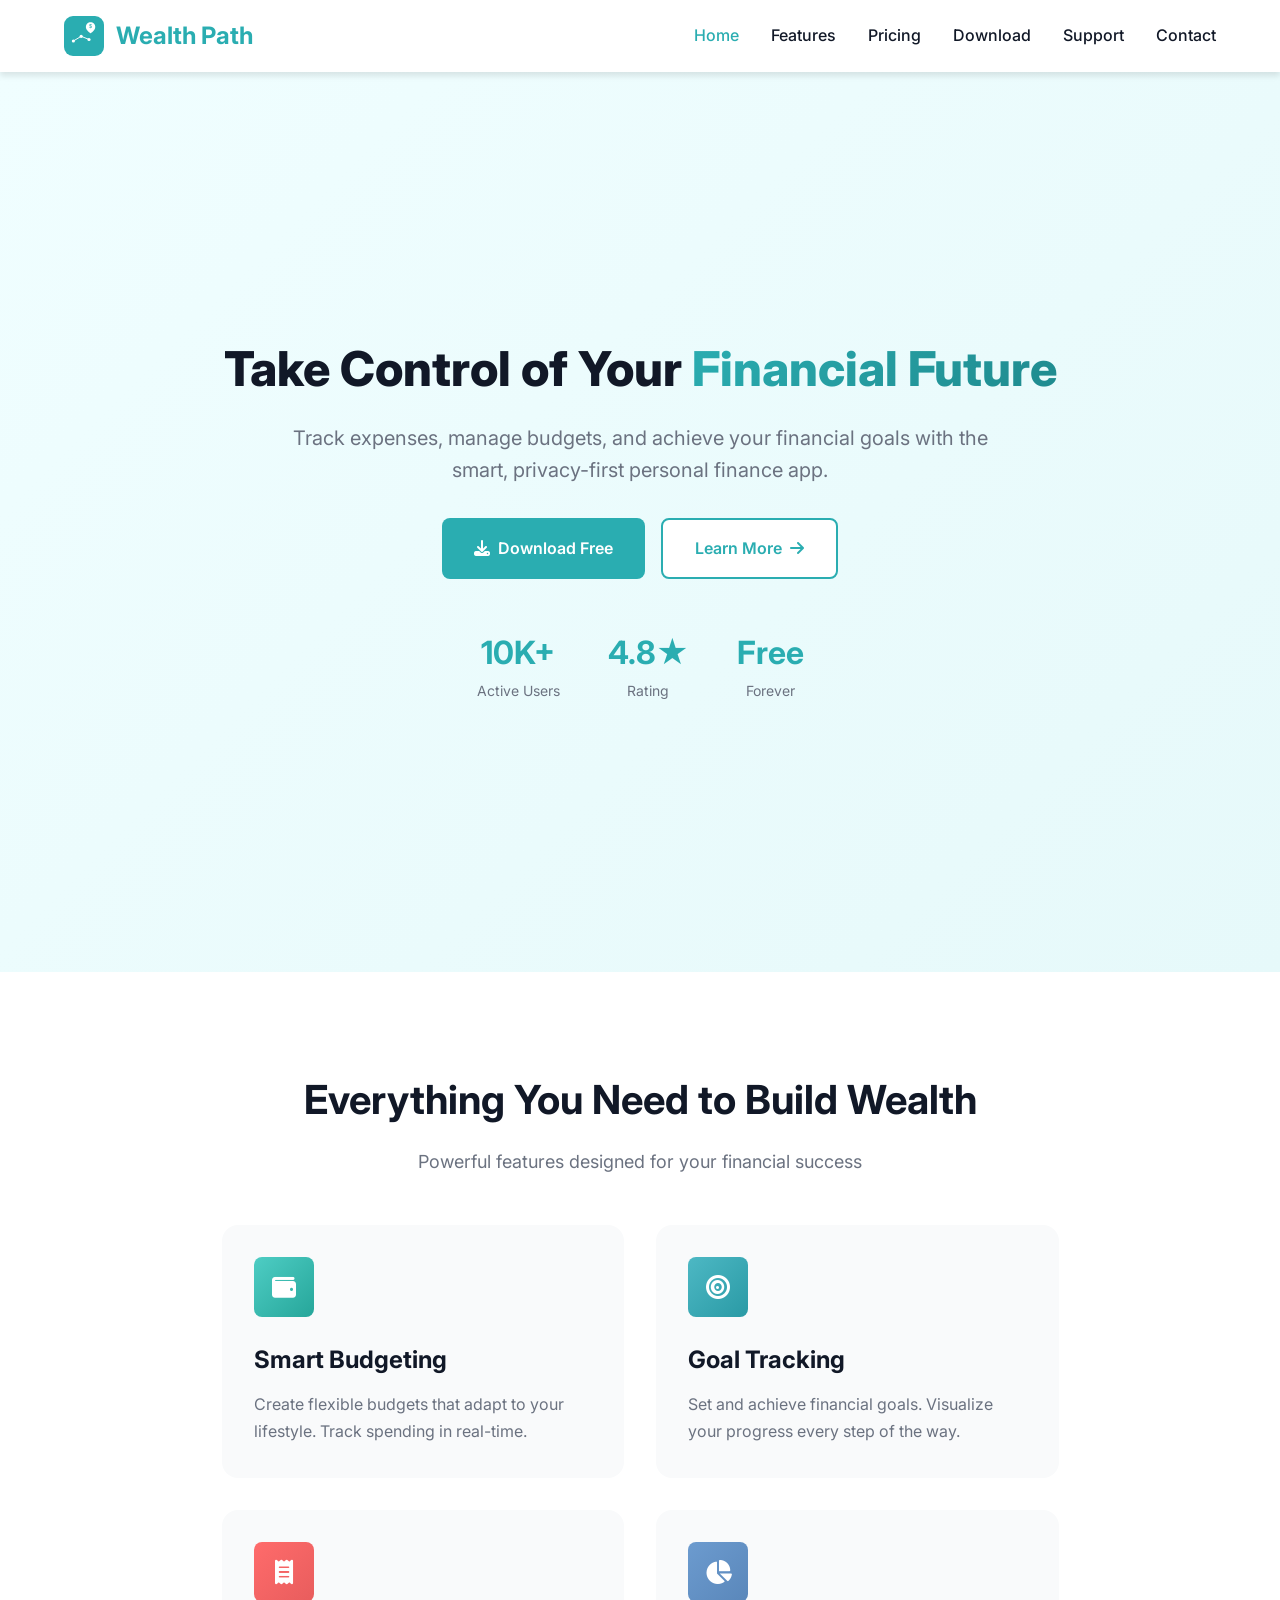
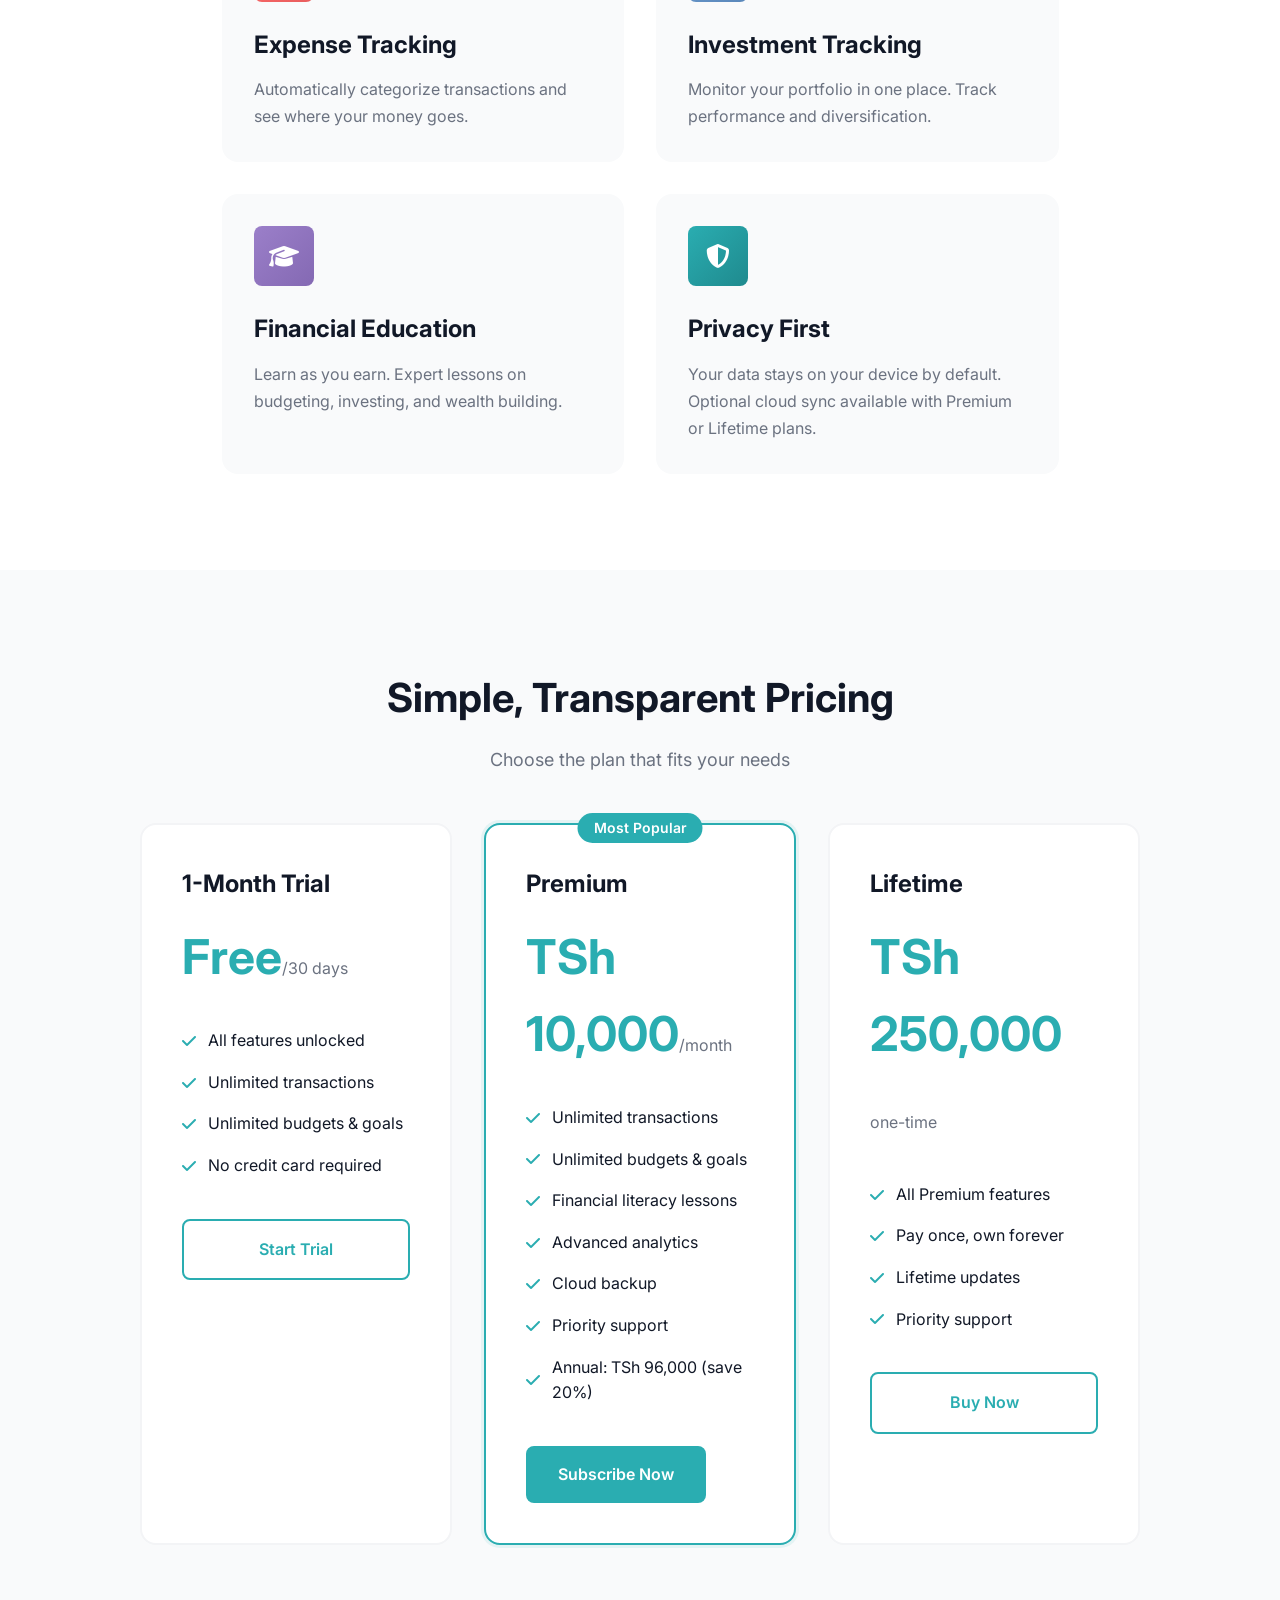
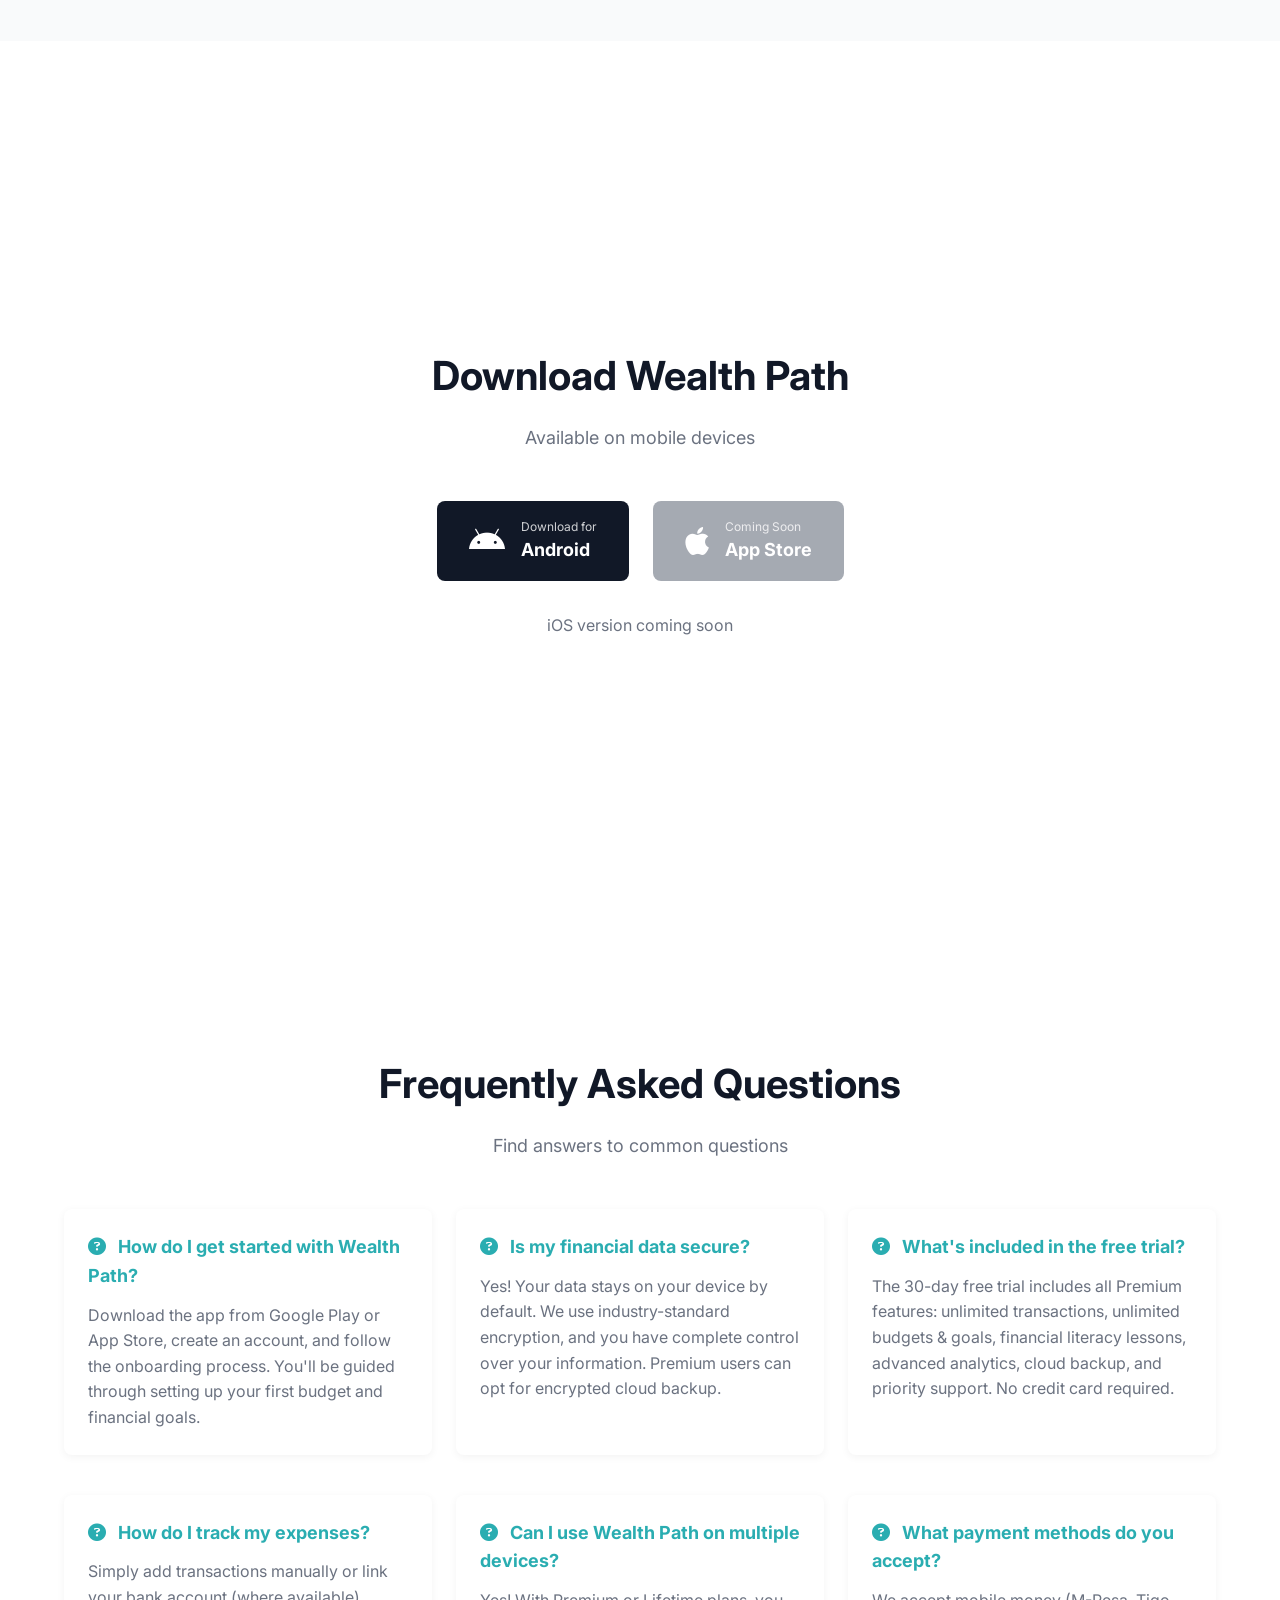
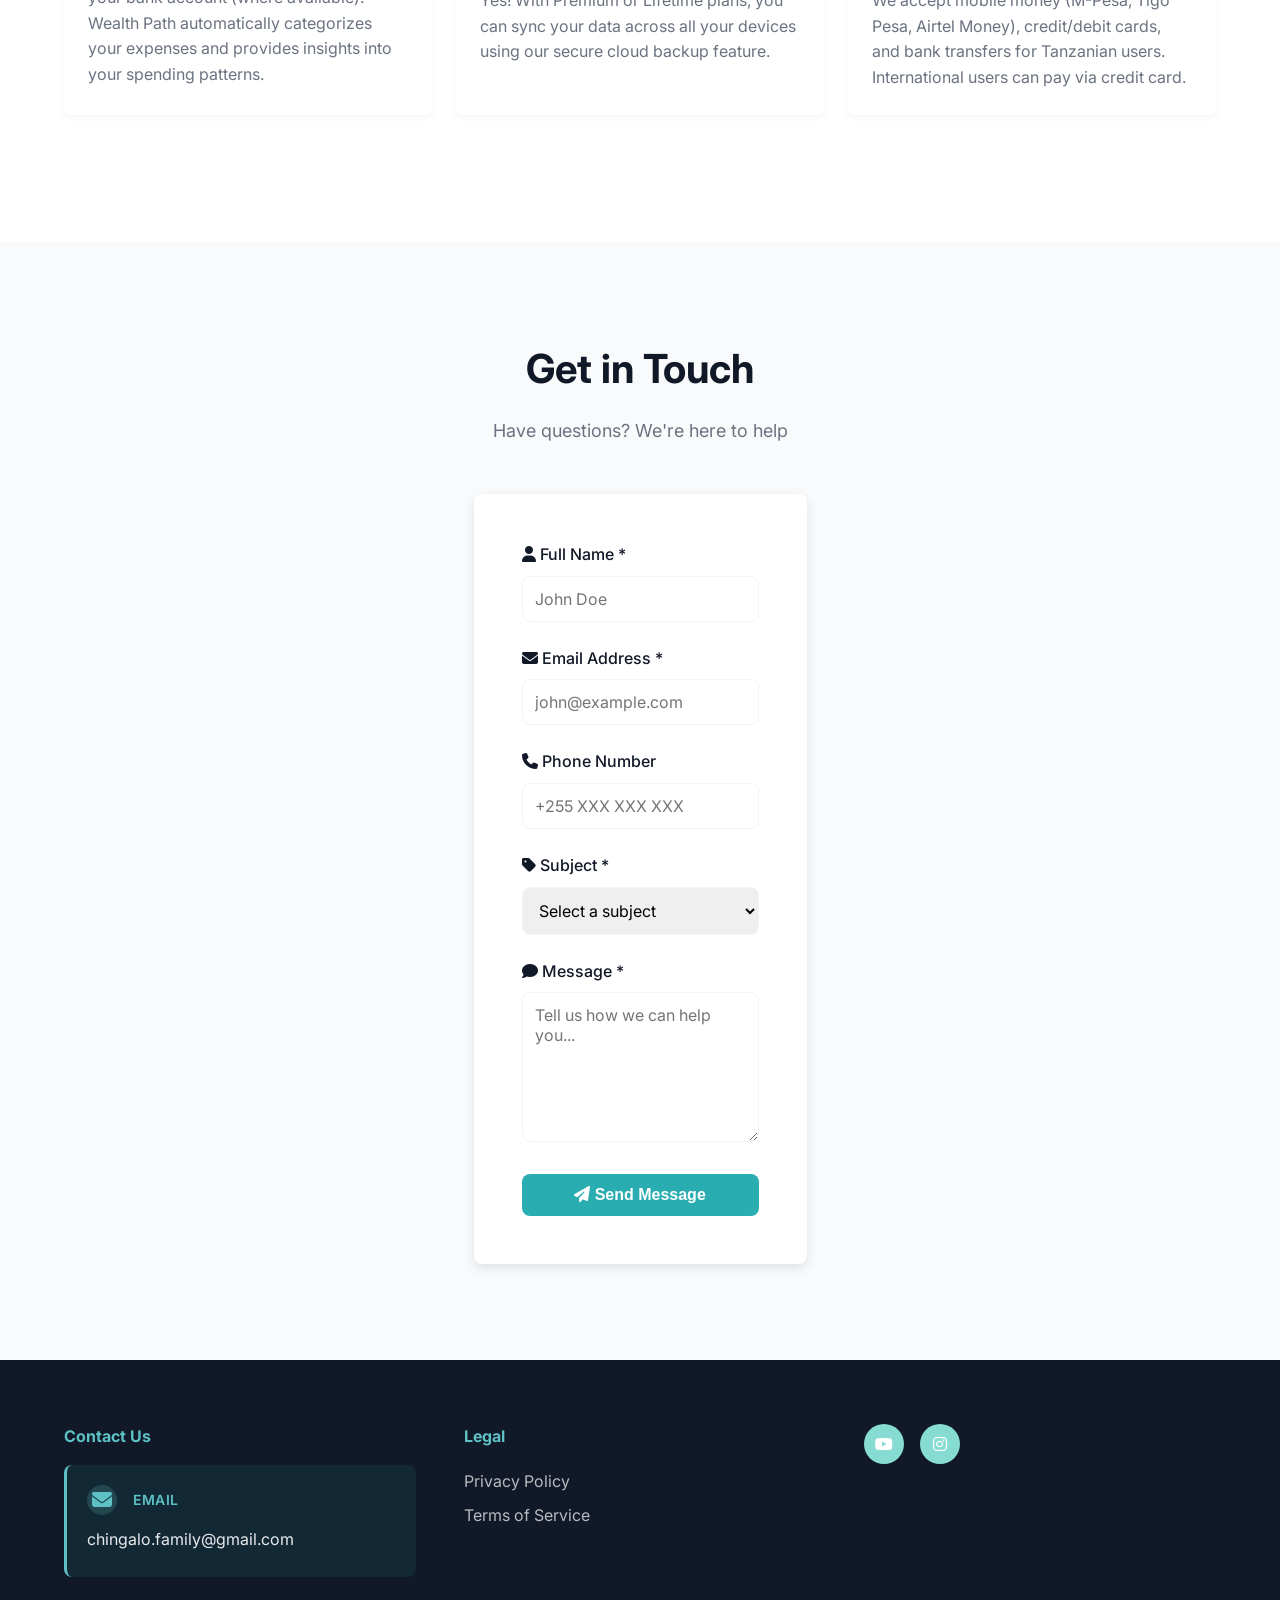
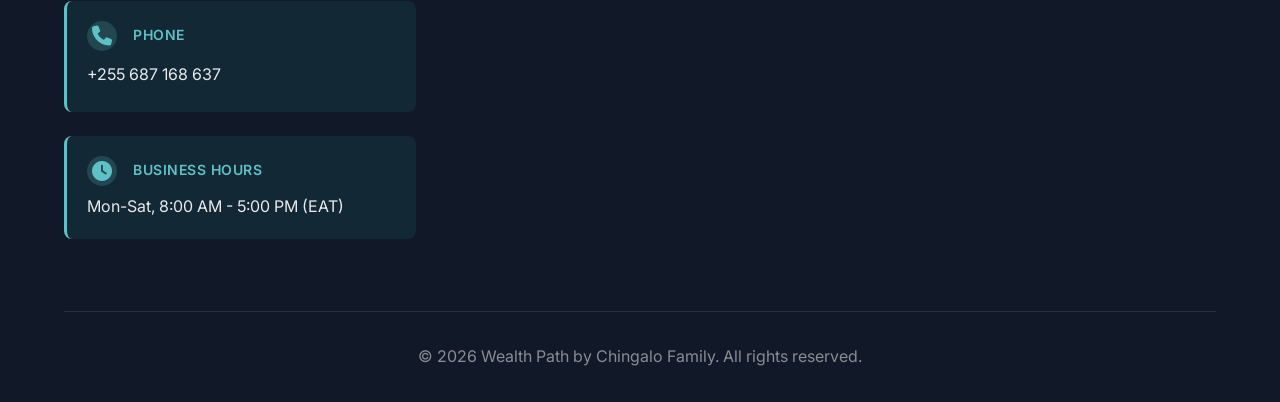
==== commit d76b632d: "Modernize footer Contact Us section with stylish card-based design Co-authored-by: chingalo <4928914" ====
--- a/index.html
+++ b/index.html
@@ -305,18 +305,18 @@
                     <ul class="contact-info-footer">
                         <li>
                             <i class="fas fa-envelope"></i>
-                            <strong>Email</strong><br>
-                            chingalo.family@gmail.com
+                            <strong>Email</strong>
+                            <a href="mailto:chingalo.family@gmail.com">chingalo.family@gmail.com</a>
                         </li>
                         <li>
                             <i class="fas fa-phone"></i>
-                            <strong>Phone</strong><br>
-                            +255 687 168 637
+                            <strong>Phone</strong>
+                            <a href="tel:+255687168637">+255 687 168 637</a>
                         </li>
                         <li>
                             <i class="fas fa-clock"></i>
-                            <strong>Business Hours</strong><br>
-                            Mon-Sat, 8:00 AM - 5:00 PM (EAT)
+                            <strong>Business Hours</strong>
+                            <span>Mon-Sat, 8:00 AM - 5:00 PM (EAT)</span>
                         </li>
                     </ul>
                 </div>
--- a/css/style.css
+++ b/css/style.css
@@ -525,27 +525,64 @@
     transform: translateY(-3px);
 }
 
-/* Footer Contact Info */
+/* Footer Contact Info - Modern & Stylish */
 .contact-info-footer {
     list-style: none;
 }
 
 .contact-info-footer li {
     margin-bottom: 1.5rem;
-    color: rgba(255, 255, 255, 0.7);
-    line-height: 1.8;
+    padding: 1.25rem;
+    background: rgba(42, 173, 177, 0.1);
+    border-left: 3px solid var(--primary-light);
+    border-radius: 0.5rem;
+    transition: all 0.3s ease;
+}
+
+.contact-info-footer li:hover {
+    background: rgba(42, 173, 177, 0.15);
+    transform: translateX(5px);
+    border-left-color: var(--primary);
+    box-shadow: 0 4px 12px rgba(42, 173, 177, 0.2);
 }
 
 .contact-info-footer li i {
     color: var(--primary-light);
-    margin-right: 0.5rem;
-    font-size: 1.1rem;
+    margin-right: 0.75rem;
+    font-size: 1.25rem;
+    width: 30px;
+    height: 30px;
+    display: inline-flex;
+    align-items: center;
+    justify-content: center;
+    background: rgba(93, 193, 197, 0.2);
+    border-radius: 50%;
+    vertical-align: middle;
 }
 
 .contact-info-footer li strong {
+    display: inline-block;
+    color: var(--primary-light);
+    font-weight: 600;
+    font-size: 0.875rem;
+    text-transform: uppercase;
+    letter-spacing: 0.5px;
+    margin-bottom: 0.5rem;
+}
+
+.contact-info-footer li a,
+.contact-info-footer li span {
+    color: rgba(255, 255, 255, 0.9);
+    text-decoration: none;
+    font-size: 1rem;
+    line-height: 1.6;
     display: block;
-    color: white;
-    margin-bottom: 0.25rem;
+    margin-top: 0.25rem;
+}
+
+.contact-info-footer li a:hover {
+    color: var(--primary-light);
+    text-decoration: underline;
 }
 
 /* FAQ Section / Support Section */
@@ -688,11 +725,7 @@
     }
 }
 
-/* Mobile Menu Toggle Button */
-.mobile-menu-toggle {
-    display: none;
-}
-
+/* Mobile Menu Toggle Button - default hidden on desktop */
 @media (min-width: 769px) {
     .mobile-menu-toggle {
         display: none !important;
@@ -772,12 +805,25 @@
 
 .contact-form {
     width: 100%;
-    max-width: 1200px;
+    max-width: 90%;
     margin: 0 auto;
     background: white;
     padding: 3rem;
     border-radius: var(--radius);
     box-shadow: 0 4px 12px rgba(0, 0, 0, 0.1);
+}
+
+@media (min-width: 1400px) {
+    .contact-form {
+        max-width: 85%;
+    }
+}
+
+@media (max-width: 768px) {
+    .contact-form {
+        max-width: 100%;
+        padding: 2rem 1.5rem;
+    }
 }
 
 .form-group {
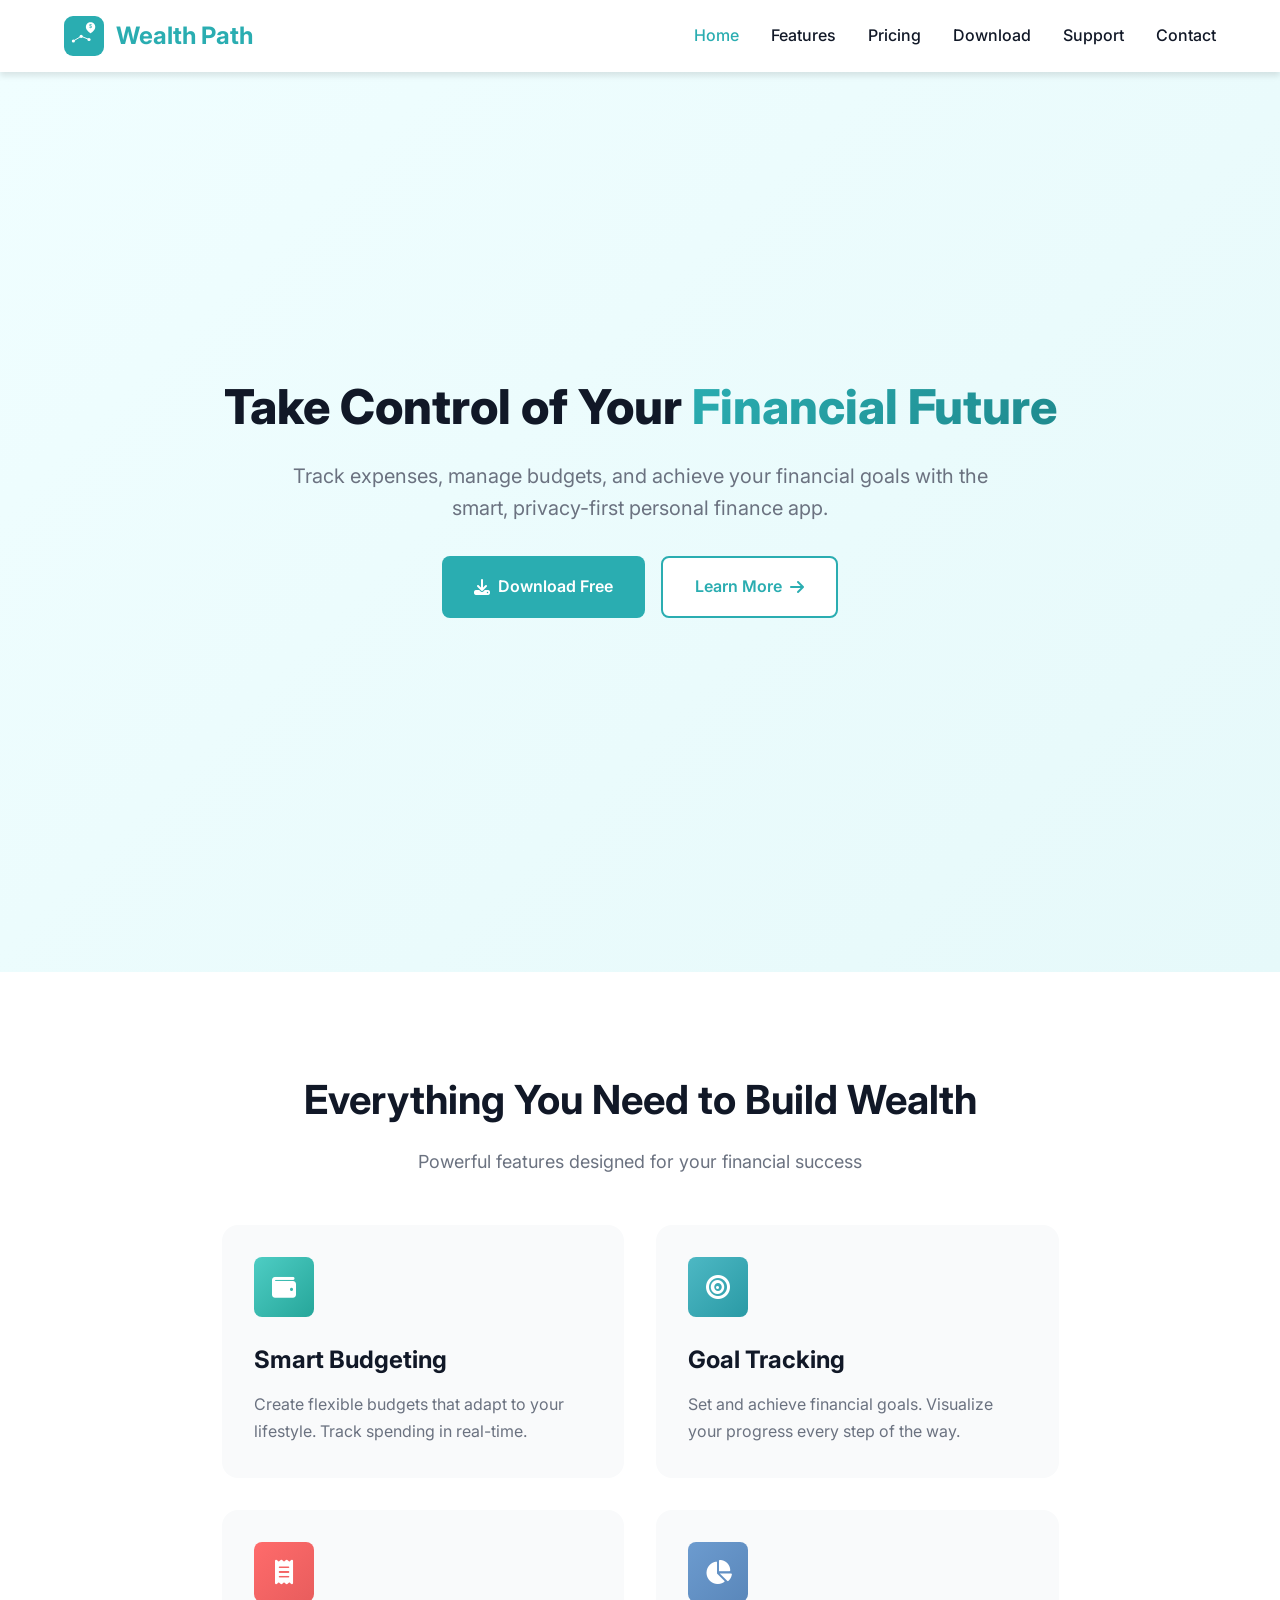
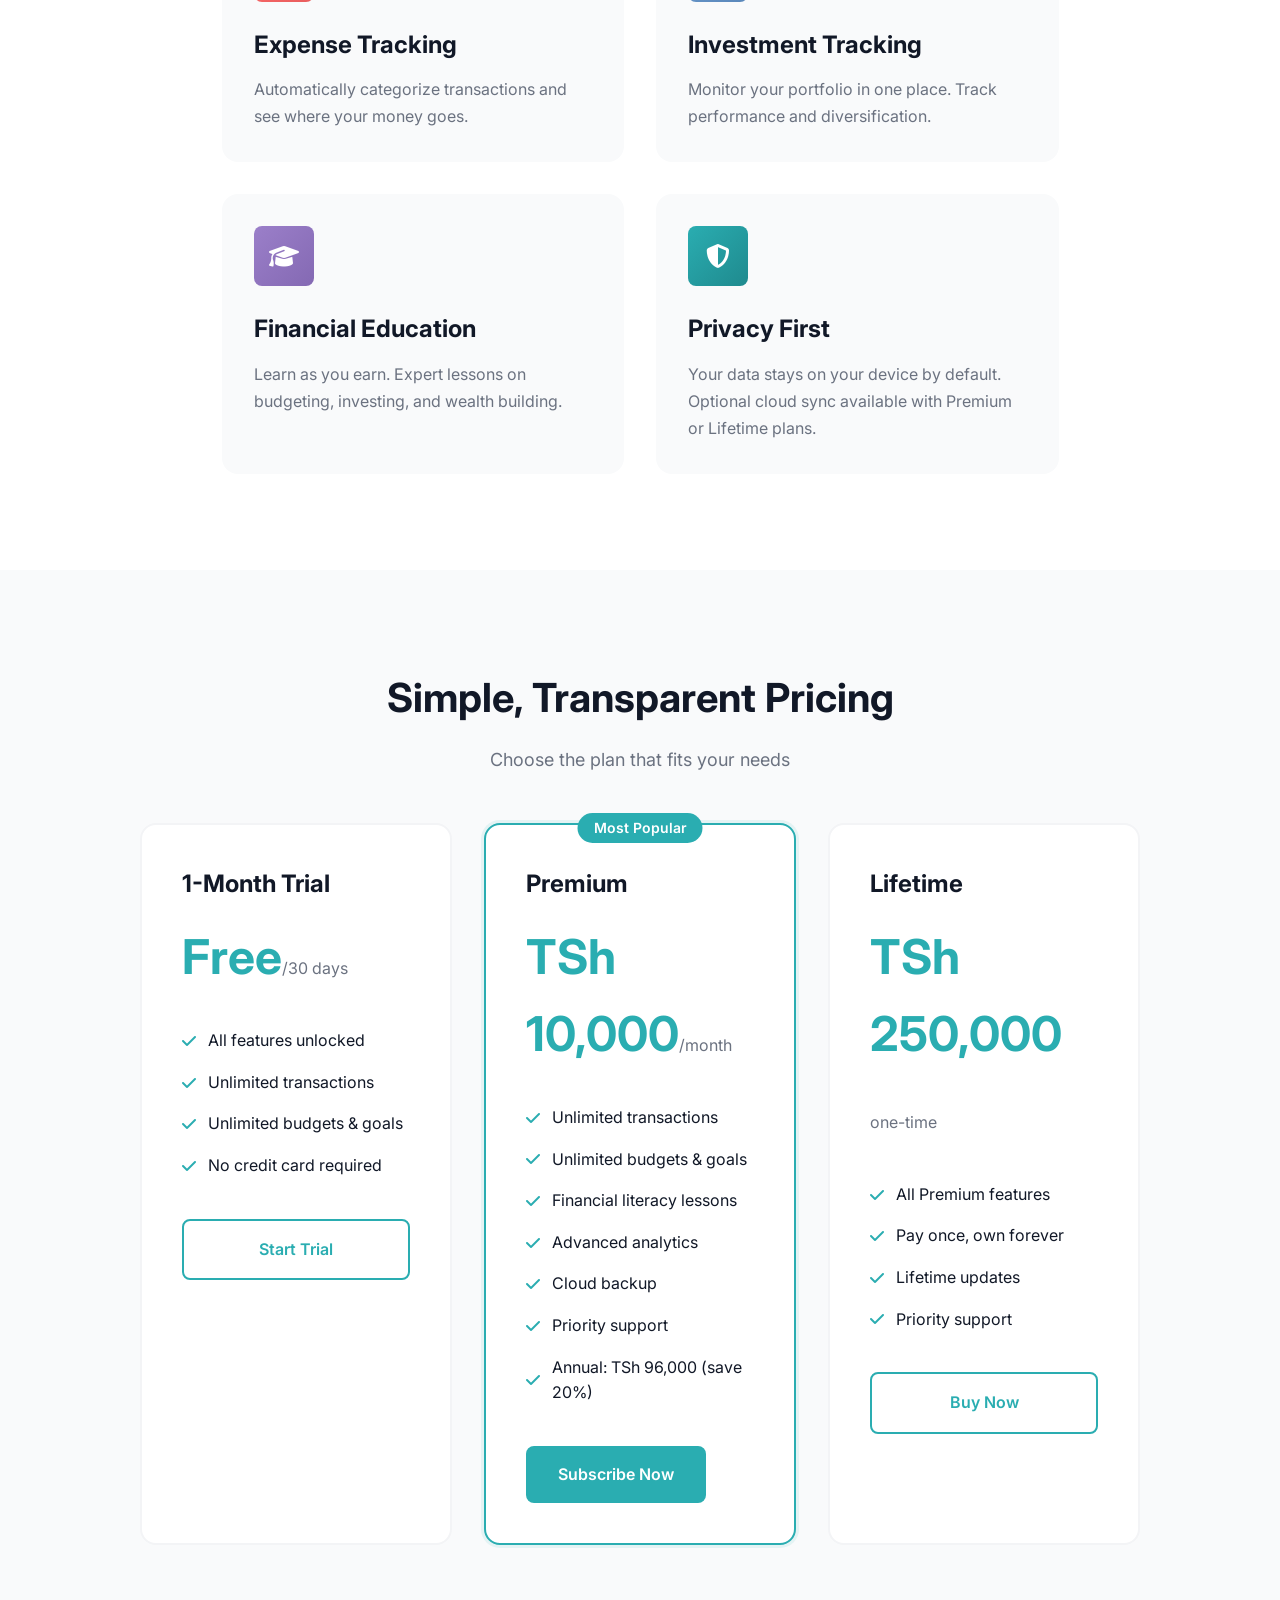
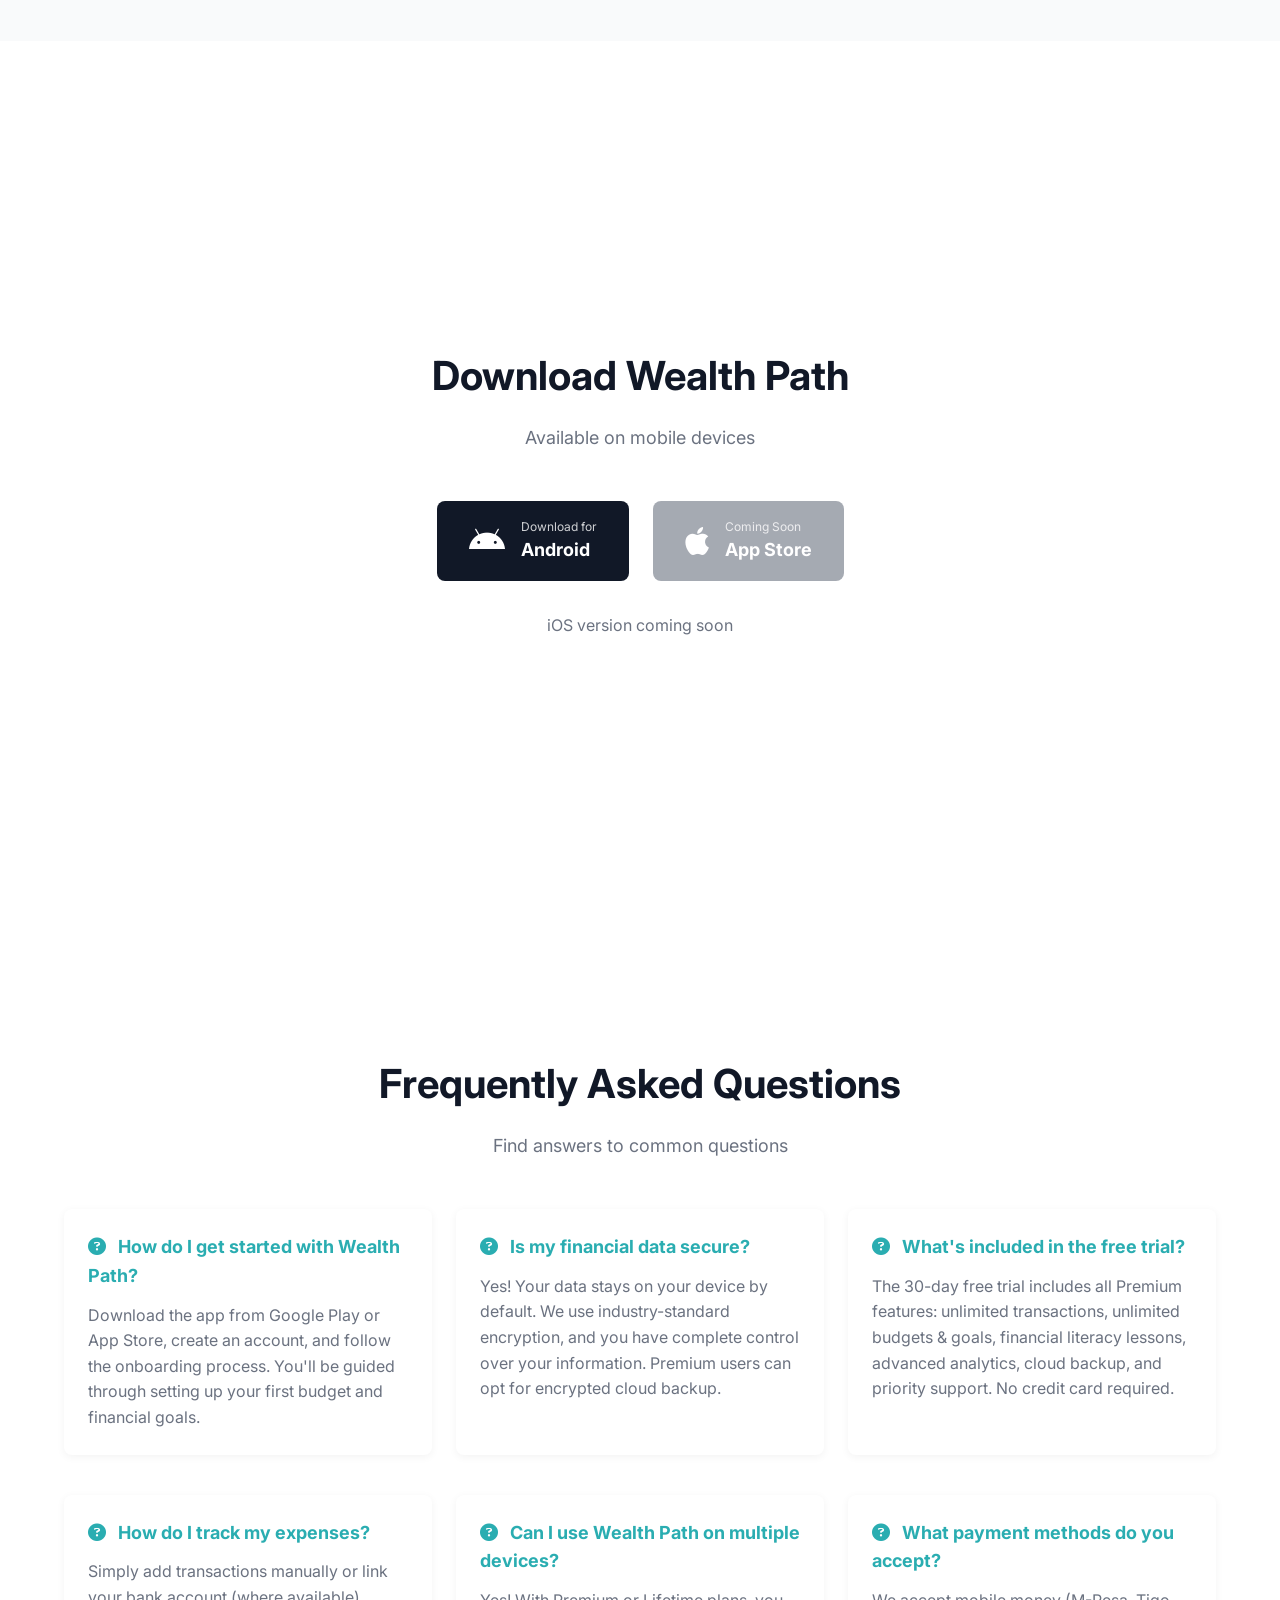
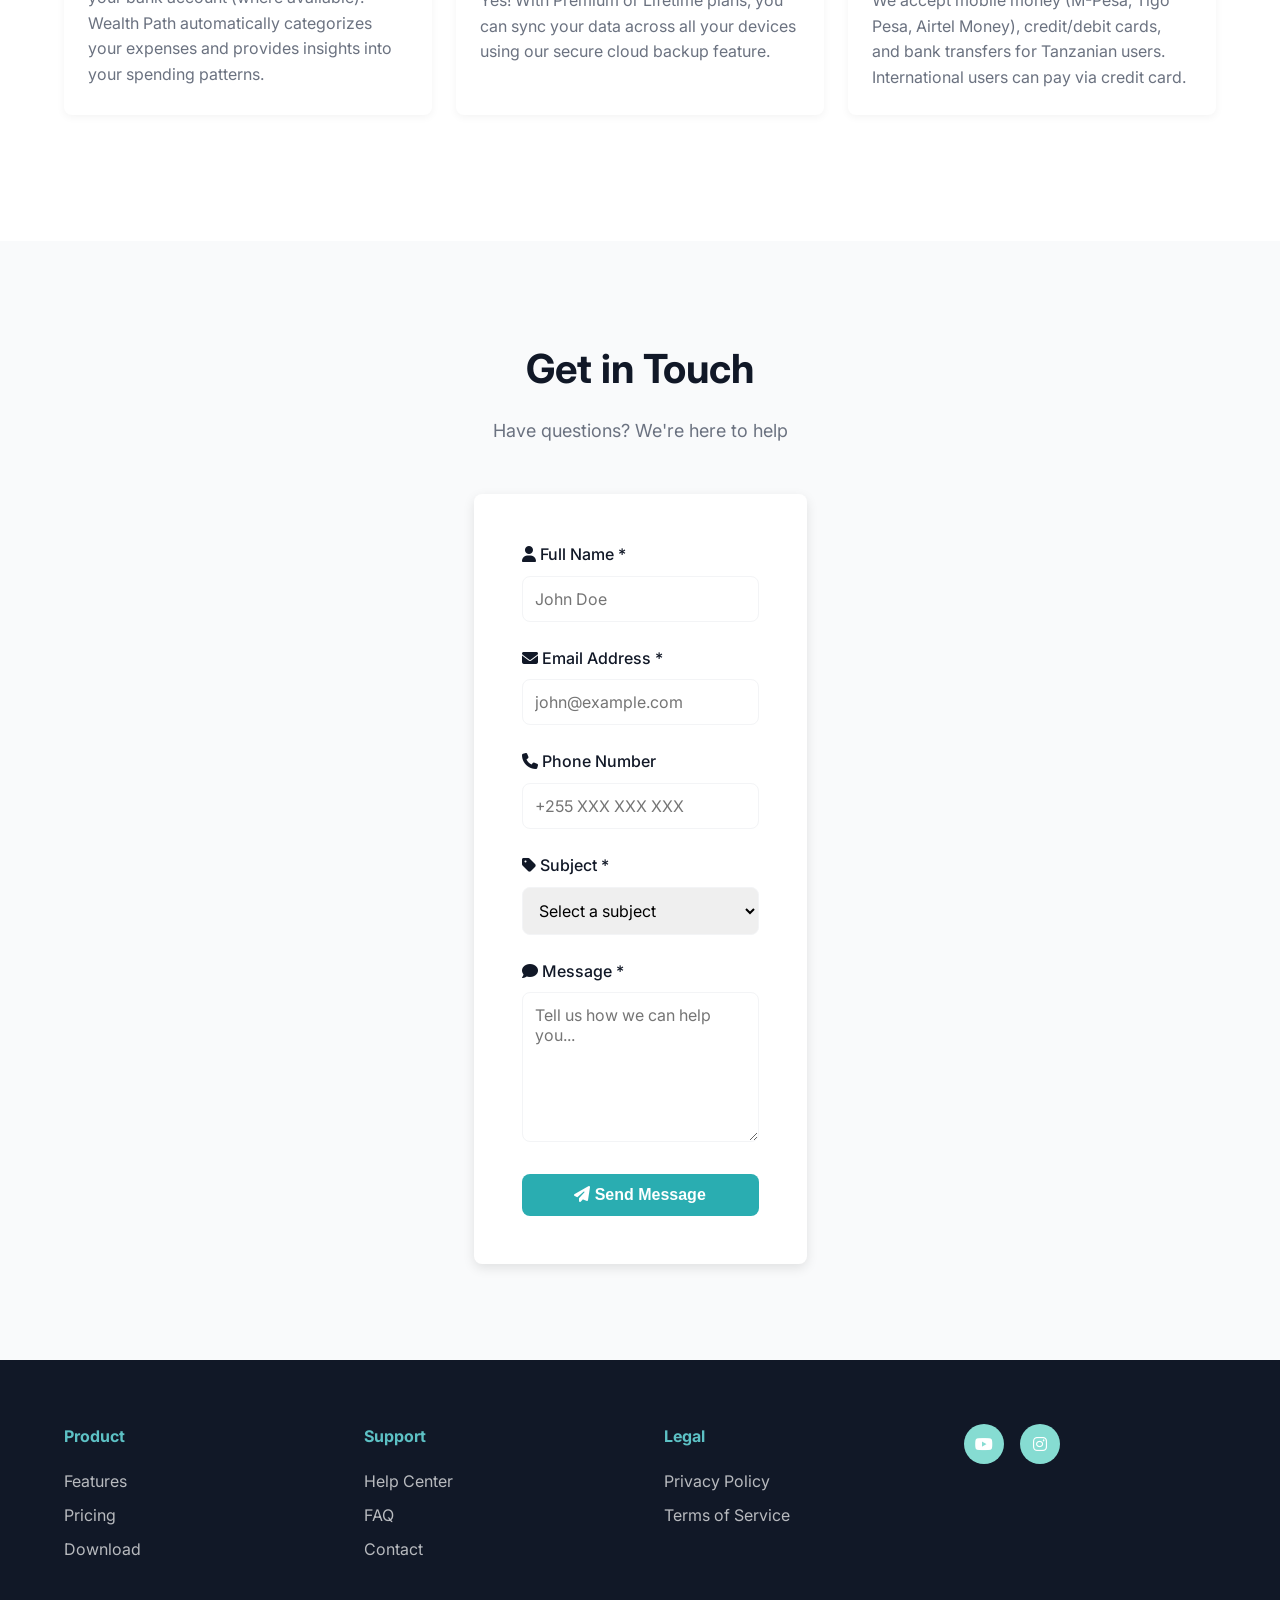
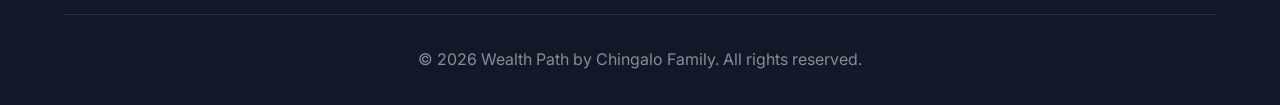
==== commit 63f7d4fb: "chore: updating footer across pages" ====
--- a/index.html
+++ b/index.html
@@ -51,20 +51,6 @@
                         Learn More <i class="fas fa-arrow-right"></i>
                     </a>
                 </div>
-                <div class="stats">
-                    <div class="stat-item">
-                        <strong>10K+</strong>
-                        <span>Active Users</span>
-                    </div>
-                    <div class="stat-item">
-                        <strong>4.8★</strong>
-                        <span>Rating</span>
-                    </div>
-                    <div class="stat-item">
-                        <strong>Free</strong>
-                        <span>Forever</span>
-                    </div>
-                </div>
             </div>
         </div>
     </header>
@@ -301,23 +287,19 @@
         <div class="container">
             <div class="footer-content">
                 <div class="footer-col">
-                    <h4>Contact Us</h4>
-                    <ul class="contact-info-footer">
-                        <li>
-                            <i class="fas fa-envelope"></i>
-                            <strong>Email</strong>
-                            <a href="mailto:chingalo.family@gmail.com">chingalo.family@gmail.com</a>
-                        </li>
-                        <li>
-                            <i class="fas fa-phone"></i>
-                            <strong>Phone</strong>
-                            <a href="tel:+255687168637">+255 687 168 637</a>
-                        </li>
-                        <li>
-                            <i class="fas fa-clock"></i>
-                            <strong>Business Hours</strong>
-                            <span>Mon-Sat, 8:00 AM - 5:00 PM (EAT)</span>
-                        </li>
+                    <h4>Product</h4>
+                    <ul>
+                        <li><a href="index.html#features">Features</a></li>
+                        <li><a href="index.html#pricing">Pricing</a></li>
+                        <li><a href="index.html#download">Download</a></li>
+                    </ul>
+                </div>
+                <div class="footer-col">
+                    <h4>Support</h4>
+                    <ul>
+                        <li><a href="index.html#support">Help Center</a></li>
+                        <li><a href="index.html#support">FAQ</a></li>
+                        <li><a href="index.html#contact">Contact</a></li>
                     </ul>
                 </div>
                 <div class="footer-col">
